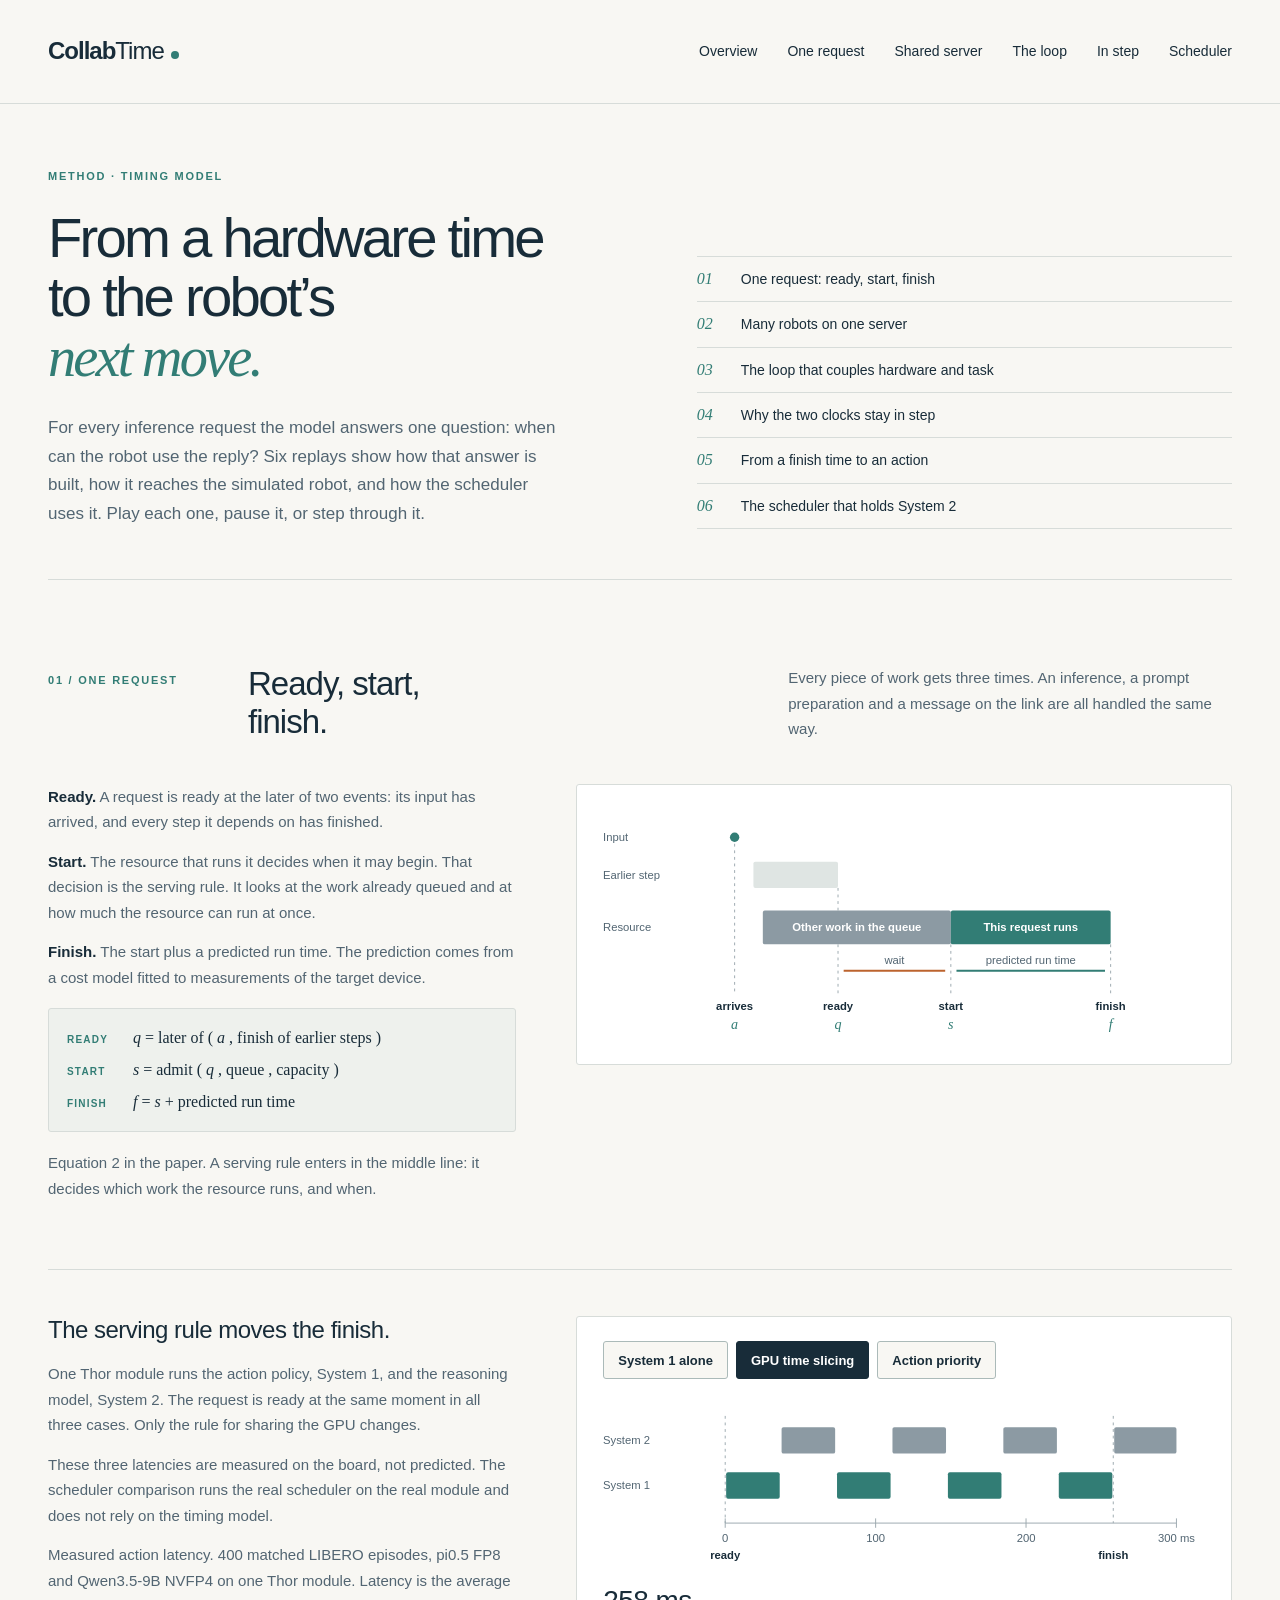
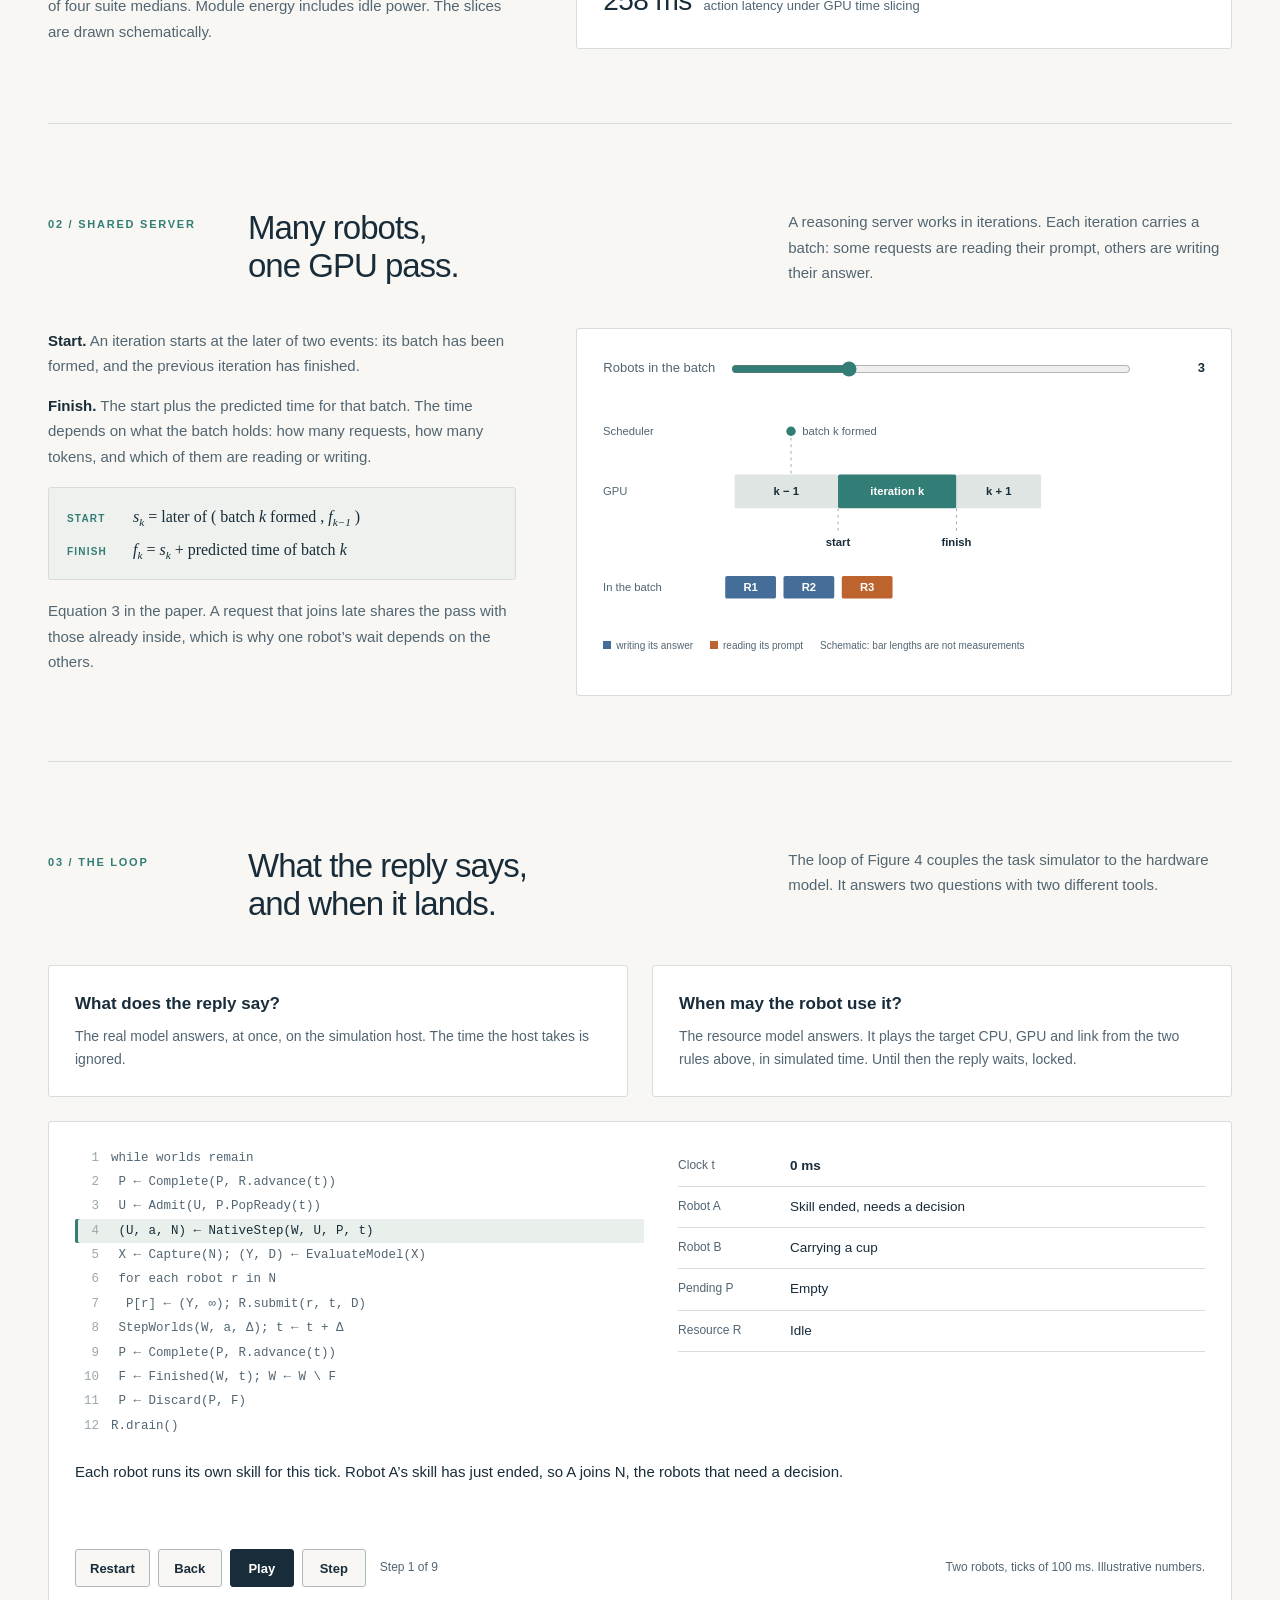
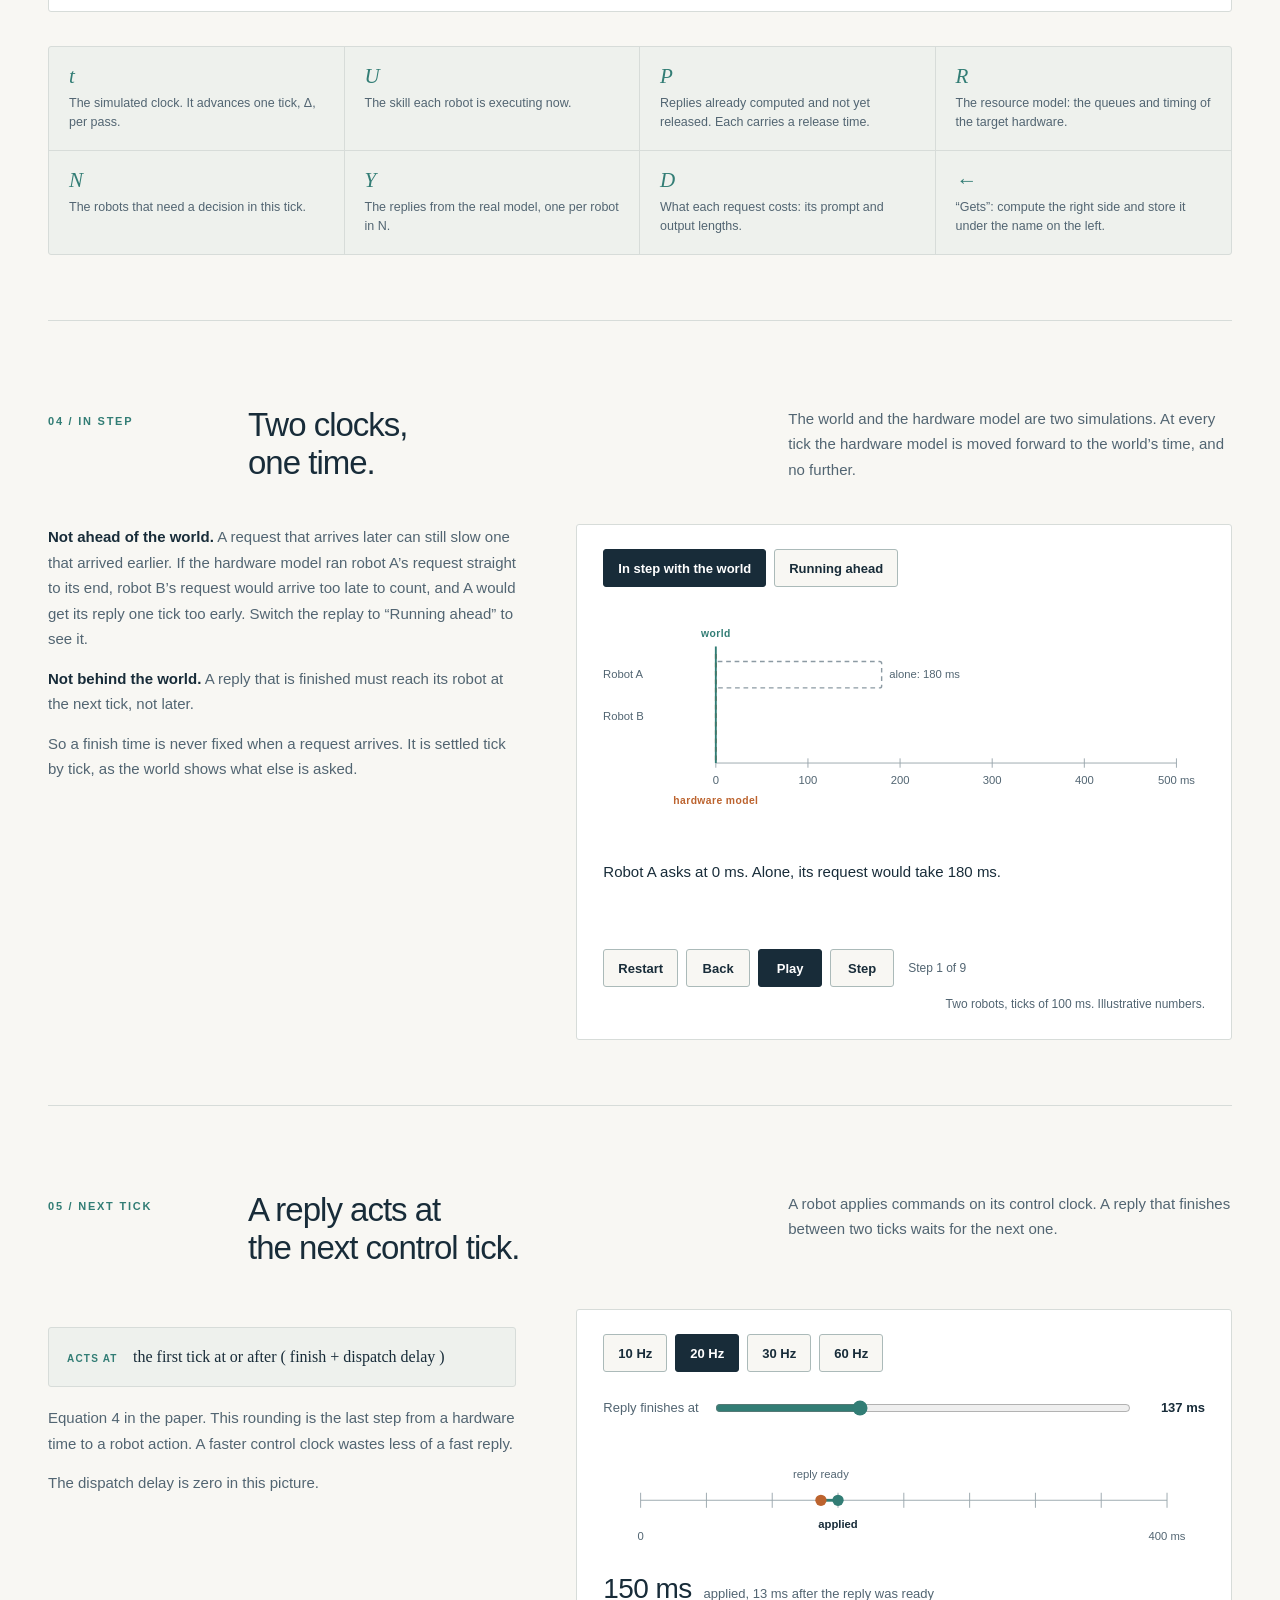
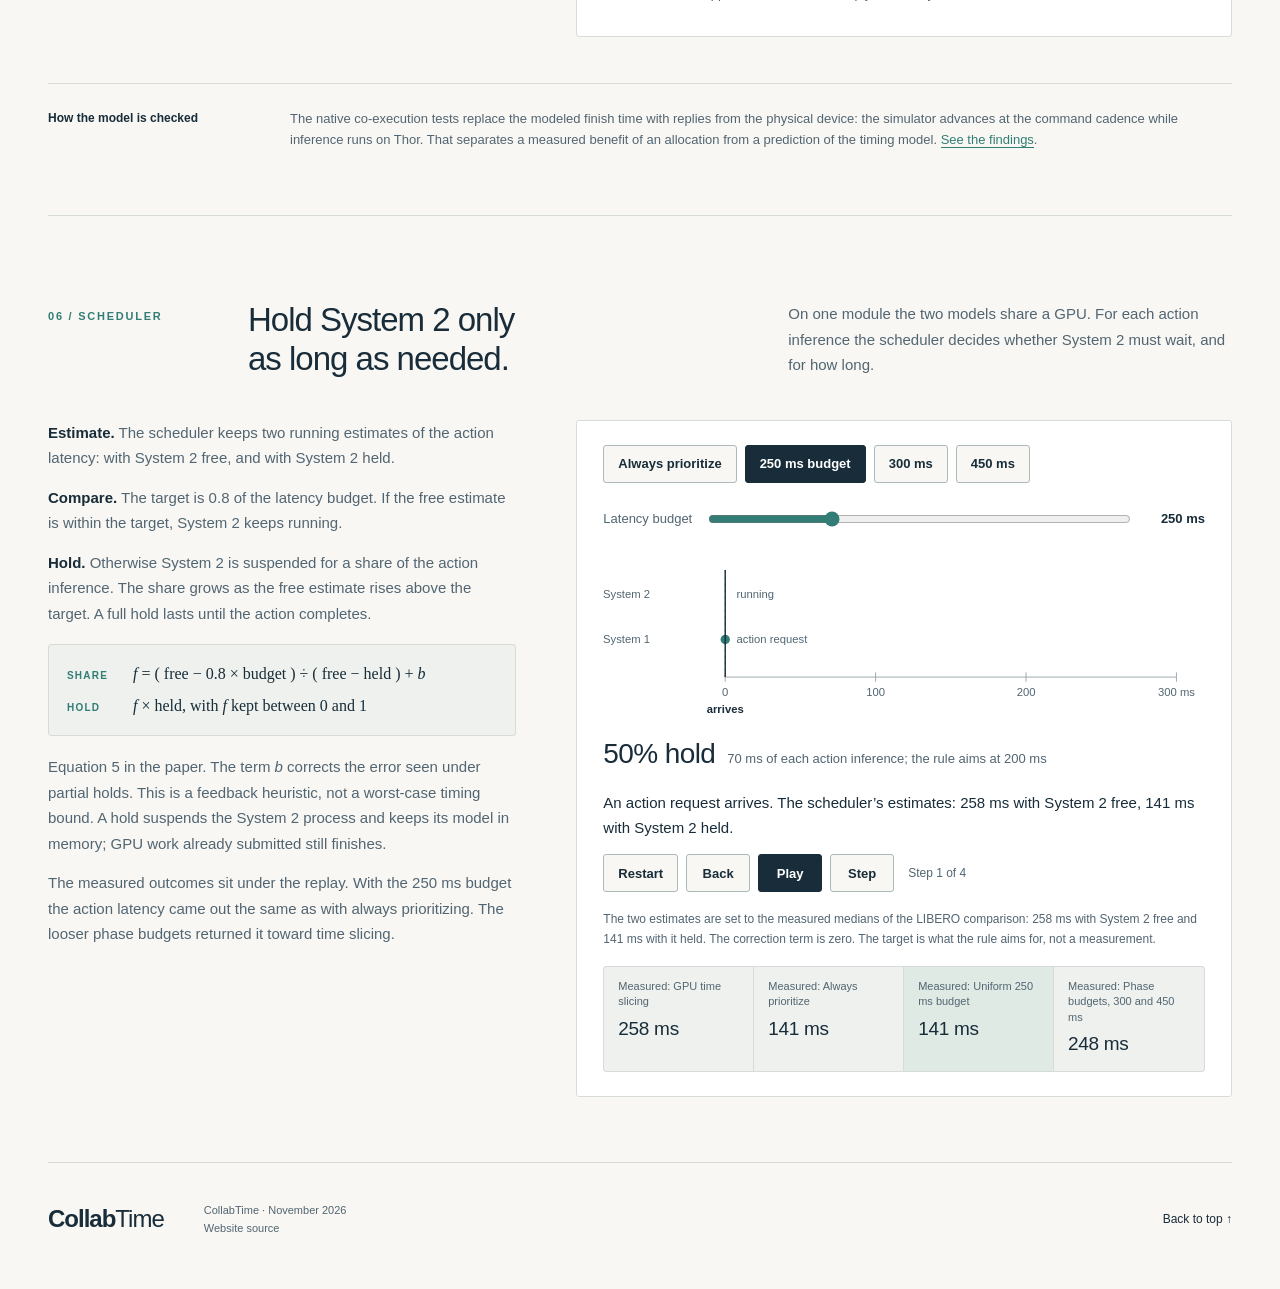
==== model.html @ 49582f73 "Publish action delay responsiveness and updated workload demonstrations" ====
<!doctype html>
<html lang="en">
<head>
  <meta charset="utf-8">
  <meta name="viewport" content="width=device-width,initial-scale=1">
  <meta name="description" content="How the CollabTime timing model turns a hardware time into the moment a robot can act.">
  <title>Timing model · CollabTime</title>
  <link rel="stylesheet" href="style.css">
  <link rel="stylesheet" href="model.css">
  <script src="model.js" defer></script>
</head>
<body>
<a class="skip" href="#main">Skip to content</a>
<header class="masthead"><a class="wordmark" href="index.html">Collab<span>Time</span><i aria-hidden="true"></i></a><nav aria-label="Main navigation"><a href="index.html">Overview</a><a href="#request">One request</a><a href="#shared">Shared server</a><a href="#loop">The loop</a><a href="#step">In step</a><a href="#scheduler">Scheduler</a></nav></header>
<main id="main">
<section class="page-hero">
  <div><p class="eyebrow">Method · Timing model</p><h1>From a hardware time<br>to the robot’s<br><em>next move.</em></h1><p class="lead">For every inference request the model answers one question: when can the robot use the reply? Six replays show how that answer is built, how it reaches the simulated robot, and how the scheduler uses it. Play each one, pause it, or step through it.</p></div>
  <ol class="toc" aria-label="On this page"><li><a href="#request"><span>01</span>One request: ready, start, finish</a></li><li><a href="#shared"><span>02</span>Many robots on one server</a></li><li><a href="#loop"><span>03</span>The loop that couples hardware and task</a></li><li><a href="#step"><span>04</span>Why the two clocks stay in step</a></li><li><a href="#tick"><span>05</span>From a finish time to an action</a></li><li><a href="#scheduler"><span>06</span>The scheduler that holds System 2</a></li></ol>
</section>

<section id="request" class="section">
  <div class="section-heading"><p class="eyebrow">01 / One request</p><h2>Ready, start,<br>finish.</h2><p>Every piece of work gets three times. An inference, a prompt preparation and a message on the link are all handled the same way.</p></div>
  <div class="explain">
    <div class="prose">
      <p><strong>Ready.</strong> A request is ready at the later of two events: its input has arrived, and every step it depends on has finished.</p>
      <p><strong>Start.</strong> The resource that runs it decides when it may begin. That decision is the serving rule. It looks at the work already queued and at how much the resource can run at once.</p>
      <p><strong>Finish.</strong> The start plus a predicted run time. The prediction comes from a cost model fitted to measurements of the target device.</p>
      <div class="eq" role="group" aria-label="Equation 2 in words">
        <div><span class="lab">ready</span> <var>q</var> = later of ( <var>a</var> , finish of earlier steps )</div>
        <div><span class="lab">start</span> <var>s</var> = admit ( <var>q</var> , queue , capacity )</div>
        <div><span class="lab">finish</span> <var>f</var> = <var>s</var> + predicted run time</div>
      </div>
      <p class="note">Equation 2 in the paper. A serving rule enters in the middle line: it decides which work the resource runs, and when.</p>
    </div>
    <figure class="panel">
      <svg viewBox="0 0 640 246" role="img"><title>One request on a timeline: its input arrives, an earlier step finishes and makes it ready, it waits while the resource does other work, then it starts, runs and finishes.</title>
        <text class="d-lab" x="0" y="34">Input</text><circle cx="140" cy="30" r="5" fill="var(--teal)"/>
        <text class="d-lab" x="0" y="74">Earlier step</text><rect class="f-old" x="160" y="56" width="90" height="28" rx="2"/>
        <text class="d-lab" x="0" y="130">Resource</text>
        <rect class="f-s2" x="170" y="108" width="200" height="36" rx="2"/><text class="d-in" x="270" y="130" text-anchor="middle">Other work in the queue</text>
        <rect class="f-s1" x="370" y="108" width="170" height="36" rx="2"/><text class="d-in" x="455" y="130" text-anchor="middle">This request runs</text>
        <line class="d-guide" x1="140" y1="37" x2="140" y2="196"/><line class="d-guide" x1="250" y1="84" x2="250" y2="108"/><line class="d-guide" x1="250" y1="144" x2="250" y2="196"/><line class="d-guide" x1="370" y1="144" x2="370" y2="196"/><line class="d-guide" x1="540" y1="144" x2="540" y2="196"/>
        <line x1="256" y1="172" x2="364" y2="172" stroke="var(--orange)" stroke-width="2"/><text class="d-lab" x="310" y="165" text-anchor="middle">wait</text>
        <line x1="376" y1="172" x2="534" y2="172" stroke="var(--teal)" stroke-width="2"/><text class="d-lab" x="455" y="165" text-anchor="middle">predicted run time</text>
        <text class="d-strong" x="140" y="214" text-anchor="middle">arrives</text><text class="d-sym" x="140" y="234" text-anchor="middle">a</text>
        <text class="d-strong" x="250" y="214" text-anchor="middle">ready</text><text class="d-sym" x="250" y="234" text-anchor="middle">q</text>
        <text class="d-strong" x="370" y="214" text-anchor="middle">start</text><text class="d-sym" x="370" y="234" text-anchor="middle">s</text>
        <text class="d-strong" x="540" y="214" text-anchor="middle">finish</text><text class="d-sym" x="540" y="234" text-anchor="middle">f</text>
      </svg>
    </figure>
  </div>
  <div class="explain second">
    <div class="prose">
      <h3>The serving rule moves the finish.</h3>
      <p>One Thor module runs the action policy, System 1, and the reasoning model, System 2. The request is ready at the same moment in all three cases. Only the rule for sharing the GPU changes.</p>
      <p>These three latencies are measured on the board, not predicted. The scheduler comparison runs the real scheduler on the real module and does not rely on the timing model.</p>
      <p class="note" id="rule-scope">Measured action latency in the LIBERO comparison on one Thor module. The slices are drawn schematically.</p>
    </div>
    <div class="panel">
      <div class="seg" role="group" aria-label="Serving rule">
        <button type="button" data-rule="solo" aria-pressed="false">System 1 alone</button>
        <button type="button" data-rule="timeslicing" aria-pressed="true">GPU time slicing</button>
        <button type="button" data-rule="priority" aria-pressed="false">Action priority</button>
      </div>
      <svg id="rule-svg" viewBox="0 0 640 176" role="img" aria-labelledby="rule-title"><title id="rule-title">Timeline of one action request under the selected serving rule.</title>
        <text class="d-lab" x="0" y="48">System 2</text><text class="d-lab" x="0" y="96">System 1</text>
        <g id="rule-marks"></g>
        <line class="d-axis" x1="130" y1="132" x2="610" y2="132"/>
        <g id="rule-axis"></g>
      </svg>
      <p class="readout" aria-live="polite"><strong id="rule-ms">258 ms</strong><span id="rule-text">action latency under GPU time slicing</span></p>
    </div>
  </div>
</section>

<section id="shared" class="section">
  <div class="section-heading"><p class="eyebrow">02 / Shared server</p><h2>Many robots,<br>one GPU pass.</h2><p>A reasoning server works in iterations. Each iteration carries a batch: some requests are reading their prompt, others are writing their answer.</p></div>
  <div class="explain">
    <div class="prose">
      <p><strong>Start.</strong> An iteration starts at the later of two events: its batch has been formed, and the previous iteration has finished.</p>
      <p><strong>Finish.</strong> The start plus the predicted time for that batch. The time depends on what the batch holds: how many requests, how many tokens, and which of them are reading or writing.</p>
      <div class="eq" role="group" aria-label="Equation 3 in words">
        <div><span class="lab">start</span> <var>s<sub>k</sub></var> = later of ( batch <var>k</var> formed , <var>f<sub>k−1</sub></var> )</div>
        <div><span class="lab">finish</span> <var>f<sub>k</sub></var> = <var>s<sub>k</sub></var> + predicted time of batch <var>k</var></div>
      </div>
      <p class="note">Equation 3 in the paper. A request that joins late shares the pass with those already inside, which is why one robot’s wait depends on the others.</p>
    </div>
    <div class="panel">
      <label class="slider" for="robots"><span>Robots in the batch</span><input id="robots" type="range" min="1" max="8" step="1" value="3"><output id="robots-out" for="robots">3</output></label>
      <svg id="batch-svg" viewBox="0 0 640 232" role="img" aria-labelledby="batch-title"><title id="batch-title">Three GPU iterations in a row. The middle one grows with the number of robots in its batch.</title>
        <text class="d-lab" x="0" y="34">Scheduler</text><circle cx="200" cy="30" r="5" fill="var(--teal)"/><text class="d-lab" x="212" y="34">batch k formed</text>
        <text class="d-lab" x="0" y="98">GPU</text>
        <rect class="f-old" x="140" y="76" width="110" height="36" rx="2"/><text class="d-strong" x="195" y="98" text-anchor="middle">k − 1</text>
        <rect id="it-k" class="f-s1" x="250" y="76" width="126" height="36" rx="2"/><text id="it-k-t" class="d-in" x="313" y="98" text-anchor="middle">iteration k</text>
        <rect id="it-n" class="f-old" x="376" y="76" width="90" height="36" rx="2"/><text id="it-n-t" class="d-strong" x="421" y="98" text-anchor="middle">k + 1</text>
        <line class="d-guide" x1="200" y1="37" x2="200" y2="76"/><line class="d-guide" x1="250" y1="112" x2="250" y2="136"/><line id="it-end" class="d-guide" x1="376" y1="112" x2="376" y2="136"/>
        <text class="d-strong" x="250" y="152" text-anchor="middle">start</text><text id="it-end-t" class="d-strong" x="376" y="152" text-anchor="middle">finish</text>
        <text class="d-lab" x="0" y="200">In the batch</text><g id="chips"></g>
      </svg>
      <p class="chart-key"><span><i class="base-dot" style="background:var(--blue)"></i>writing its answer</span><span><i class="base-dot" style="background:var(--orange)"></i>reading its prompt</span><span>Schematic: bar lengths are not measurements</span></p>
    </div>
  </div>
</section>

<section id="loop" class="section">
  <div class="section-heading"><p class="eyebrow">03 / The loop</p><h2>What the reply says,<br>and when it lands.</h2><p>The loop of Figure 4 couples the task simulator to the hardware model. It answers two questions with two different tools.</p></div>
  <div class="two">
    <div class="panel"><h3>What does the reply say?</h3><p>The real model answers, at once, on the simulation host. The time the host takes is ignored.</p></div>
    <div class="panel"><h3>When may the robot use it?</h3><p>The resource model answers. It plays the target CPU, GPU and link from the two rules above, in simulated time. Until then the reply waits, locked.</p></div>
  </div>
  <div class="panel">
    <div class="stepper">
      <ol class="code" id="code" aria-label="Pseudocode of the loop">
        <li>while worlds remain</li>
        <li> P ← Complete(P, R.advance(t))</li>
        <li> U ← Admit(U, P.PopReady(t))</li>
        <li class="on"> (U, a, N) ← NativeStep(W, U, P, t)</li>
        <li> X ← Capture(N); (Y, D) ← EvaluateModel(X)</li>
        <li> for each robot r in N</li>
        <li>  P[r] ← (Y, ∞); R.submit(r, t, D)</li>
        <li> StepWorlds(W, a, Δ); t ← t + Δ</li>
        <li> P ← Complete(P, R.advance(t))</li>
        <li> F ← Finished(W, t); W ← W \ F</li>
        <li> P ← Discard(P, F)</li>
        <li>R.drain()</li>
      </ol>
      <dl class="state">
        <div><dt>Clock t</dt><dd id="s-t"><strong>0 ms</strong></dd></div>
        <div><dt>Robot A</dt><dd id="s-a">Skill ended, needs a decision</dd></div>
        <div><dt>Robot B</dt><dd id="s-b">Carrying a cup</dd></div>
        <div><dt>Pending P</dt><dd id="s-p">Empty</dd></div>
        <div><dt>Resource R</dt><dd id="s-r">Idle</dd></div>
      </dl>
    </div>
    <p class="step-note" id="step-note" aria-live="polite">Each robot runs its own skill for this tick. Robot A’s skill has just ended, so A joins N, the robots that need a decision.</p>
    <div class="replay" id="loop-replay"><button type="button" data-act="restart">Restart</button><button type="button" data-act="back">Back</button><button type="button" data-act="play" class="primary">Play</button><button type="button" data-act="next">Step</button><span class="replay-pos">Step 1 of 9</span><span class="illus">Two robots, ticks of 100 ms. Illustrative numbers.</span></div>
  </div>
  <dl class="glossary">
    <div><dt>t</dt><dd>The simulated clock. It advances one tick, Δ, per pass.</dd></div>
    <div><dt>U</dt><dd>The skill each robot is executing now.</dd></div>
    <div><dt>P</dt><dd>Replies already computed and not yet released. Each carries a release time.</dd></div>
    <div><dt>R</dt><dd>The resource model: the queues and timing of the target hardware.</dd></div>
    <div><dt>N</dt><dd>The robots that need a decision in this tick.</dd></div>
    <div><dt>Y</dt><dd>The replies from the real model, one per robot in N.</dd></div>
    <div><dt>D</dt><dd>What each request costs: its prompt and output lengths.</dd></div>
    <div><dt>←</dt><dd>“Gets”: compute the right side and store it under the name on the left.</dd></div>
  </dl>
</section>

<section id="step" class="section">
  <div class="section-heading"><p class="eyebrow">04 / In step</p><h2>Two clocks,<br>one time.</h2><p>The world and the hardware model are two simulations. At every tick the hardware model is moved forward to the world’s time, and no further.</p></div>
  <div class="explain">
    <div class="prose">
      <p><strong>Not ahead of the world.</strong> A request that arrives later can still slow one that arrived earlier. If the hardware model ran robot A’s request straight to its end, robot B’s request would arrive too late to count, and A would get its reply one tick too early. Switch the replay to “Running ahead” to see it.</p>
      <p><strong>Not behind the world.</strong> A reply that is finished must reach its robot at the next tick, not later.</p>
      <p>So a finish time is never fixed when a request arrives. It is settled tick by tick, as the world shows what else is asked.</p>
    </div>
    <div class="panel">
      <div class="seg" role="group" aria-label="How the hardware model is driven">
        <button type="button" data-mode="step" aria-pressed="true">In step with the world</button>
        <button type="button" data-mode="ahead" aria-pressed="false">Running ahead</button>
      </div>
      <svg id="sync-svg" viewBox="0 0 640 246" role="img" aria-labelledby="sync-title"><title id="sync-title">Replay of two requests on a shared GPU, with the world clock and the hardware model clock.</title>
        <text class="d-lab" x="0" y="76">Robot A</text><text class="d-lab" x="0" y="120">Robot B</text>
        <rect id="a-proj" class="f-proj" x="120" y="58" width="176" height="28" rx="2"/>
        <rect id="a-done" class="f-s1 grow" x="120" y="58" width="490" height="28"/>
        <text id="a-end" class="d-lab halo" x="304" y="76">alone: 180 ms</text>
        <rect id="b-proj" class="f-proj" x="218" y="102" width="245" height="28" rx="2"/>
        <rect id="b-done" class="f-s1 grow" x="218" y="102" width="392" height="28"/>
        <text id="b-end" class="d-lab halo" x="471" y="120">350 ms</text>
        <line class="d-axis" x1="120" y1="166" x2="610" y2="166"/><g id="sync-axis"></g>
        <g id="clock-model" class="slide"><line x1="0" y1="50" x2="0" y2="166" stroke="var(--orange)" stroke-width="2" stroke-dasharray="5 4"/><text x="0" y="210" text-anchor="middle" class="d-clock" fill="var(--orange)">hardware model</text></g>
        <g id="clock-world" class="slide"><line x1="0" y1="42" x2="0" y2="166" stroke="var(--teal)" stroke-width="2"/><text x="0" y="32" text-anchor="middle" class="d-clock" fill="var(--teal)">world</text></g>
        <g id="sync-released"></g>
      </svg>
      <p class="step-note" id="sync-note" aria-live="polite">Robot A asks at 0 ms. Alone, its request would take 180 ms.</p>
      <div class="replay" id="sync-replay"><button type="button" data-act="restart">Restart</button><button type="button" data-act="back">Back</button><button type="button" data-act="play" class="primary">Play</button><button type="button" data-act="next">Step</button><span class="replay-pos">Step 1 of 9</span><span class="illus">Two robots, ticks of 100 ms. Illustrative numbers.</span></div>
    </div>
  </div>
</section>

<section id="tick" class="section">
  <div class="section-heading"><p class="eyebrow">05 / Next tick</p><h2>A reply acts at<br>the next control tick.</h2><p>A robot applies commands on its control clock. A reply that finishes between two ticks waits for the next one.</p></div>
  <div class="explain">
    <div class="prose">
      <div class="eq" role="group" aria-label="Equation 4 in words">
        <div><span class="lab">acts at</span> the first tick at or after ( finish + dispatch delay )</div>
      </div>
      <p>Equation 4 in the paper. This rounding is the last step from a hardware time to a robot action. A faster control clock wastes less of a fast reply.</p>
      <p class="note">The dispatch delay is zero in this picture.</p>
    </div>
    <div class="panel">
      <div class="seg" role="group" aria-label="Control rate">
        <button type="button" data-hz="10" aria-pressed="false">10 Hz</button>
        <button type="button" data-hz="20" aria-pressed="true">20 Hz</button>
        <button type="button" data-hz="30" aria-pressed="false">30 Hz</button>
        <button type="button" data-hz="60" aria-pressed="false">60 Hz</button>
      </div>
      <label class="slider" for="finish"><span>Reply finishes at</span><input id="finish" type="range" min="0" max="400" step="1" value="137"><output id="finish-out" for="finish">137 ms</output></label>
      <svg id="tick-svg" viewBox="0 0 640 118" role="img" aria-labelledby="tick-title"><title id="tick-title">A time axis with control ticks. The reply finishes between two ticks and is applied at the next one.</title>
        <line class="d-axis" x1="40" y1="62" x2="600" y2="62"/><g id="tick-marks"></g>
        <text class="d-lab" x="40" y="104" text-anchor="middle">0</text><text class="d-lab" x="600" y="104" text-anchor="middle">400 ms</text>
      </svg>
      <p class="readout" aria-live="polite"><strong id="tick-ms">150 ms</strong><span id="tick-text">applied, 13 ms after the reply was ready</span></p>
    </div>
  </div>
  <aside class="interpretation"><strong>How the model is checked</strong><p>The native co-execution tests replace the modeled finish time with replies from the physical device: the simulator advances at the command cadence while inference runs on Thor. That separates a measured benefit of an allocation from a prediction of the timing model. <a class="inline" href="index.html#findings">See the findings</a>.</p></aside>
</section>
<section id="scheduler" class="section">
  <div class="section-heading"><p class="eyebrow">06 / Scheduler</p><h2>Hold System 2 only<br>as long as needed.</h2><p>On one module the two models share a GPU. For each action inference the scheduler decides whether System 2 must wait, and for how long.</p></div>
  <div class="explain">
    <div class="prose">
      <p><strong>Estimate.</strong> The scheduler keeps two running estimates of the action latency: with System 2 free, and with System 2 held.</p>
      <p><strong>Compare.</strong> The target is 0.8 of the latency budget. If the free estimate is within the target, System 2 keeps running.</p>
      <p><strong>Hold.</strong> Otherwise System 2 is suspended for a share of the action inference. The share grows as the free estimate rises above the target. A full hold lasts until the action completes.</p>
      <div class="eq" role="group" aria-label="Equation 5 in words">
        <div><span class="lab">share</span> <var>f</var> = ( free − 0.8 × budget ) ÷ ( free − held ) + <var>b</var></div>
        <div><span class="lab">hold</span> <var>f</var> × held, with <var>f</var> kept between 0 and 1</div>
      </div>
      <p class="note">Equation 5 in the paper. The term <var>b</var> corrects the error seen under partial holds. This is a feedback heuristic, not a worst-case timing bound. A hold suspends the System 2 process and keeps its model in memory; GPU work already submitted still finishes.</p>
      <p>The measured outcomes sit under the replay. With the 250 ms budget the action latency came out the same as with always prioritizing. The looser phase budgets returned it toward time slicing.</p>
    </div>
    <div class="panel">
      <div class="seg" role="group" aria-label="Budget">
        <button type="button" data-budget="always" aria-pressed="false">Always prioritize</button>
        <button type="button" data-budget="250" aria-pressed="true">250 ms budget</button>
        <button type="button" data-budget="300" aria-pressed="false">300 ms</button>
        <button type="button" data-budget="450" aria-pressed="false">450 ms</button>
      </div>
      <label class="slider" for="budget"><span>Latency budget</span><input id="budget" type="range" min="150" max="500" step="5" value="250"><output id="budget-out" for="budget">250 ms</output></label>
      <svg id="sched-svg" viewBox="0 0 640 176" role="img" aria-labelledby="sched-title"><title id="sched-title">Replay of one action inference under the scheduler.</title>
        <text class="d-lab" x="0" y="48">System 2</text><text class="d-lab" x="0" y="96">System 1</text>
        <g id="sched-marks"></g>
        <line class="d-axis" x1="130" y1="132" x2="610" y2="132"/><g id="sched-axis"></g>
        <g id="sched-head" class="slide"><line x1="0" y1="18" x2="0" y2="132" stroke="var(--ink)" stroke-width="1.5"/></g>
      </svg>
      <p class="readout" aria-live="polite"><strong id="sched-f">50% hold</strong><span id="sched-text">70 ms of each action inference; the rule aims at 200 ms</span></p>
      <p class="step-note short" id="sched-note" aria-live="polite">An action request arrives.</p>
      <div class="replay" id="sched-replay"><button type="button" data-act="restart">Restart</button><button type="button" data-act="back">Back</button><button type="button" data-act="play" class="primary">Play</button><button type="button" data-act="next">Step</button><span class="replay-pos">Step 1 of 4</span></div>
      <p class="note" id="sched-scope">The two estimates are set to the measured medians of the LIBERO comparison, and the correction term is zero. The target is what the rule aims for, not a measurement.</p>
      <dl class="measured" id="sched-measured" aria-label="Measured action latency in the LIBERO comparison"></dl>
    </div>
  </div>
</section>
<footer><a class="wordmark" href="index.html">Collab<span>Time</span></a><p>CollabTime · November 2026<br><a href="https://github.com/edge-inference/collabtime">Website source</a></p><a href="#main">Back to top ↑</a></footer>
</main>
</body></html>
---- style.css ----
:root{--ink:#182c39;--muted:#526572;--blue:#446e97;--teal:#327d75;--orange:#bc632e;--paper:#f8f7f3;--line:#d7dcd9}*{box-sizing:border-box}html{scroll-behavior:smooth;scroll-padding-top:35px}body{margin:0;background:var(--paper);color:var(--ink);font-family:Arial,Helvetica,sans-serif;font-size:16px;line-height:1.6}a{color:inherit;text-decoration:none}a:focus-visible,select:focus-visible,summary:focus-visible{outline:3px solid var(--orange);outline-offset:5px}.skip{position:absolute;left:12px;top:-80px;background:white;padding:8px;z-index:10}.skip:focus{top:12px}.masthead,main{max-width:1280px;margin:auto;padding:0 48px}.masthead{height:104px;display:flex;align-items:center;gap:30px;border-bottom:1px solid var(--line)}.wordmark{font-size:24px;letter-spacing:-1px;font-weight:700;white-space:nowrap}.wordmark span{font-weight:400}.wordmark i{display:inline-block;background:var(--teal);width:8px;height:8px;border-radius:50%;margin-left:7px}nav{display:flex;gap:30px;margin-left:auto;font-size:14px}nav a:hover,footer a:hover{color:var(--teal)}.private{font-size:11px;letter-spacing:.08em;text-transform:uppercase;border:1px solid #b9c9c0;padding:5px 10px;color:#3c6654;border-radius:3px}.hero{display:grid;grid-template-columns:1fr 1.12fr;gap:55px;padding:72px 0 54px;align-items:center}.eyebrow{font-size:11px;text-transform:uppercase;letter-spacing:.16em;font-weight:700;color:var(--teal);margin:0 0 22px}h1,h2,h3,p,figure{margin:0}h1{font-size:clamp(44px,4.4vw,65px);font-weight:500;letter-spacing:-2.8px;line-height:1.06}h1 em{font-family:Georgia,serif;font-weight:400;color:var(--teal)}.lead{color:var(--muted);font-size:17px;max-width:430px;line-height:1.7;margin:26px 0}.button{display:inline-flex;align-items:center;gap:42px;padding:12px 19px;background:var(--ink);color:white;font-size:13px;border-radius:2px}.button:hover{background:var(--teal)}.button span{font-size:21px}.hero-image{position:relative}.hero-image img{width:100%;height:430px;object-fit:cover;border-radius:2px;display:block}.hero-image figcaption{display:flex;justify-content:space-between;gap:15px;margin-top:13px;font-size:10px;letter-spacing:.02em;color:var(--muted)}.hero-image figcaption span:first-child{font-weight:700;color:var(--ink)}.intro-band{display:flex;align-items:center;border-top:1px solid var(--line);border-bottom:1px solid var(--line);padding:24px 0;gap:28px}.intro-band p{font-size:13px;color:var(--muted)}.intro-band strong{font-size:15px;color:var(--ink)}.join{color:var(--teal);font-size:25px}.band-rule{width:1px;align-self:stretch;background:var(--line);margin:0 24px}.band-question{font-family:Georgia,serif;font-size:20px!important;line-height:1.4}.section{padding:85px 0 65px;border-bottom:1px solid var(--line)}.section-heading{display:grid;grid-template-columns:170px 1.15fr 1fr;gap:30px;align-items:start;margin-bottom:42px}.section-heading .eyebrow{padding-top:7px}.section-heading h2{font-size:33px;line-height:1.16;letter-spacing:-1px;font-weight:500}.section-heading>p:last-child{color:var(--muted);font-size:15px;line-height:1.7}.flow{list-style:none;display:grid;grid-template-columns:repeat(4,1fr);gap:0;padding:0;margin:20px 0 0;background:#eef1ed;border:1px solid var(--line);border-radius:3px}.flow li{padding:25px 23px 26px;position:relative}.flow li+li{border-left:1px solid var(--line)}.step{font:italic 23px Georgia,serif;color:var(--teal);display:block;margin-bottom:17px}.flow h3{font-size:16px;font-weight:600;margin-bottom:9px}.flow p{font-size:13px;line-height:1.65;color:var(--muted)}.flow-foot{text-align:center;font-size:11px;letter-spacing:.03em;margin:16px;color:var(--muted)}.finding{display:grid;grid-template-columns:1fr 1.13fr;gap:85px;padding:35px 0 45px}.finding+.finding{border-top:1px solid var(--line);padding-top:45px}.number{font:italic 23px Georgia,serif;color:var(--teal);border-bottom:1px solid var(--teal);display:inline-block;margin-bottom:15px}.finding h3{font-size:29px;font-weight:500;line-height:1.2;letter-spacing:-.6px;margin-bottom:18px}.finding p{font-size:15px;color:var(--muted);line-height:1.7}.finding .note,.note{font-size:12px;color:var(--muted);line-height:1.65;margin-top:18px}.loss-chart{align-self:center;padding:28px;background:white;border:1px solid var(--line);border-radius:3px}.loss-chart figcaption{font-size:14px;font-weight:600;margin-bottom:28px}.loss-chart figcaption span{display:block;color:var(--muted);font-size:11px;font-weight:400}.loss-row{margin:19px 0}.loss-row>span{display:block;font-size:13px;margin-bottom:6px}.loss-track{height:38px;width:100%;border-bottom:1px solid var(--line)}.loss-track>div{height:100%;min-width:45px;color:white;text-align:right;padding:5px 9px;font-size:16px}.replay-bar{background:var(--blue)}.closed-bar{background:var(--orange)}.chart-foot{font-size:11px!important;margin-top:25px}.comparison{background:white;padding:25px 28px;border:1px solid var(--line);border-radius:3px}.comparison label{display:block;font-size:12px;margin-bottom:8px;color:var(--muted)}select{font:600 14px Arial,sans-serif;color:var(--ink);background:var(--paper);border:1px solid #abbab9;border-radius:3px;width:100%;padding:12px 10px}.chart-key{display:flex;gap:17px;font-size:10px;line-height:1.4;color:var(--muted);margin:18px 0}.chart-key i{display:inline-block;width:8px;height:8px;margin-right:5px}.base-dot{background:#a8b4bb}.selected-dot{background:var(--teal)}.metric{margin:16px 0 24px}.metric-label{font-size:12px;display:flex;justify-content:space-between;margin-bottom:7px}.metric-label strong{color:var(--teal);font-size:11px}.metric-bar{height:25px;display:flex;align-items:center;margin:4px 0;gap:9px}.metric-bar .bar{height:20px;min-width:3px;background:#a8b4bb;flex-shrink:0}.metric-bar.selected .bar{background:var(--teal)}.metric-bar .value{font-size:12px;white-space:nowrap;color:var(--ink)}.data-details{border-top:1px solid var(--line);border-bottom:1px solid var(--line);padding:16px 0}summary{cursor:pointer;font-size:14px;font-weight:600}.table-scroll{overflow-x:auto}table{border-collapse:collapse;width:100%;margin:16px 0;font-size:12px;text-align:right}caption{text-align:left;font-size:11px;color:var(--muted);padding:10px 0}td,th{padding:11px;border-bottom:1px solid var(--line)}th:first-child,td:first-child{text-align:left}th{font-weight:600}tr.highlight{background:#e9f0eb}.interpretation{display:grid;grid-template-columns:210px 1fr;gap:32px;padding:25px 0 0;font-size:13px}.interpretation p{color:var(--muted)}.interpretation strong{font-size:12px}.workload-grid{display:grid;grid-template-columns:repeat(3,1fr);gap:24px}.workload-grid img{display:block;width:100%;aspect-ratio:1.6;object-fit:cover;border-radius:2px}.workload-grid figcaption{padding-top:14px}.workload-grid h3{font-size:17px;font-weight:600}.workload-grid p{font-size:12px;color:var(--muted)}.workload-note{max-width:760px;font-size:12px;color:var(--muted);margin:28px 0 0}footer{display:flex;align-items:center;gap:40px;padding:37px 0 50px}footer p{font-size:11px;color:var(--muted)}footer>a:last-child{font-size:12px;margin-left:auto}@media(min-width:1500px){.hero{gap:75px}}@media(max-width:900px){.masthead,main{padding-left:25px;padding-right:25px}.hero{gap:25px;grid-template-columns:1fr 1fr}.hero-image img{height:365px}h1{font-size:47px}.section-heading{grid-template-columns:125px 1fr}.section-heading>p:last-child{grid-column:2}.finding{gap:35px}.flow{grid-template-columns:repeat(2,1fr)}.flow li:nth-child(3){border-left:0;border-top:1px solid var(--line)}.flow li:nth-child(4){border-top:1px solid var(--line)}.hero-image figcaption{display:block}}@media(max-width:600px){.masthead{height:78px;gap:12px}.wordmark{font-size:22px}nav{display:none}.private{margin-left:auto;font-size:10px}.hero{grid-template-columns:1fr;padding:40px 0 30px;gap:30px}h1{font-size:52px;letter-spacing:-2px}.lead{font-size:16px}.hero-image img{height:310px}.hero-image figcaption{display:flex}.intro-band{flex-wrap:wrap;gap:20px;padding:22px 0}.band-rule{display:none}.band-question{flex-basis:100%;padding-top:7px;font-size:19px!important}.section{padding:48px 0 40px}.section-heading{display:block;margin-bottom:25px}.section-heading .eyebrow{margin-bottom:14px}.section-heading h2{font-size:30px;margin-bottom:20px}.flow li{padding:20px 17px}.flow h3{font-size:15px}.flow-foot{line-height:1.6}.finding{grid-template-columns:1fr;gap:26px;padding-top:15px}.finding h3{font-size:27px}.comparison,.loss-chart{padding:22px}.interpretation{grid-template-columns:1fr;gap:10px}.workload-grid{grid-template-columns:1fr;gap:30px}.workload-grid img{aspect-ratio:1.65}.workload-note{margin-top:20px}footer{flex-wrap:wrap;gap:20px}footer p{flex-basis:100%;order:2}footer>a:last-child{margin-left:auto}}@media(prefers-reduced-motion:reduce){html{scroll-behavior:auto}}

.paper-header{text-align:center;padding:65px 0 55px;border-bottom:1px solid var(--line)}.review-status{display:inline-block;border:1px solid #b9c9c0;border-radius:30px;padding:5px 15px;font-size:11px;letter-spacing:.12em;text-transform:uppercase;color:var(--teal)}.project-name{font-size:clamp(50px,7vw,90px);font-weight:700;letter-spacing:-4px;line-height:1.2;margin:22px 0;color:var(--teal)}.paper-header h1{font-size:clamp(26px,3vw,40px);letter-spacing:-1px;line-height:1.2;max-width:1000px;margin:auto;font-weight:600}.authors{list-style:none;padding:0;display:flex;justify-content:center;flex-wrap:wrap;gap:14px 30px;margin:28px 0 12px;font-size:18px;font-weight:600}sup{font-size:.65em;margin-left:3px;color:var(--muted)}.affiliations{display:flex;justify-content:center;flex-wrap:wrap;gap:8px 25px;color:var(--muted);font-size:14px}.paper-links{display:flex;flex-wrap:wrap;justify-content:center;gap:12px;margin-top:25px}.secondary{background:transparent;color:var(--ink);border:1px solid var(--line)}.secondary:hover{color:white}.hero-copy h2{font-size:clamp(38px,4.1vw,58px);font-weight:500;letter-spacing:-2px;line-height:1.08}.hero-copy h2 em{font-family:Georgia,serif;font-weight:400;color:var(--teal)}.video-grid{display:grid;grid-template-columns:1fr 1fr;gap:28px}.featured-video{grid-column:1/-1}.video-card{min-width:0;background:white;border:1px solid var(--line);border-radius:3px;overflow:hidden}.video-card video{display:block;width:100%;aspect-ratio:16/9;background:#14212b;object-fit:contain}.featured-video video{max-height:520px}.video-card figcaption{padding:20px 24px}.video-card h3{font-size:18px;margin-bottom:8px}.video-card p,.video-card a{font-size:13px;color:var(--muted);line-height:1.6}.video-card a{display:inline-block;margin-top:10px;text-decoration:none}video:focus-visible{outline:3px solid var(--orange);outline-offset:-3px}@media(max-width:650px){.paper-header{padding:35px 0}.project-name{letter-spacing:-2px}.authors{font-size:16px;gap:10px 20px}.affiliations{font-size:13px}.video-grid{grid-template-columns:1fr}.featured-video{grid-column:auto}.hero-copy h2{font-size:42px}.video-card figcaption{padding:18px}}
.more{color:var(--teal);border-bottom:1px solid currentColor;font-size:13px;letter-spacing:0}

.paper-header .review-status{margin-bottom:26px}





/* Resource links use official brand assets and accessible text labels. */
.button{gap:10px}.brand-icon,.link-icon{width:20px;height:20px;flex-shrink:0;vertical-align:middle}.link-icon{fill:none;stroke:currentColor;stroke-width:1.8;stroke-linecap:round;stroke-linejoin:round}.video-card a .brand-icon{margin-right:7px}

.video-card:not(.featured-video) video{width:100%;height:auto;aspect-ratio:16/9;max-height:none}.playback-control{display:flex;align-items:center;flex-wrap:wrap;gap:10px;margin-top:15px;font-size:14px}.playback-control select{font:inherit;padding:7px 10px;border:1px solid var(--line);border-radius:3px;background:white;color:var(--ink)}

/* Compact humanoid: visor, tapered torso and articulated limbs. */
.wordmark .humanoid-icon{display:inline-block;width:29px;height:36px;margin-left:10px;vertical-align:-8px;fill:none;stroke:none}
.humanoid-icon .robot-shell{fill:var(--teal)}
.humanoid-icon .robot-visor{fill:var(--ink)}
.humanoid-icon .robot-chest{stroke:var(--paper);stroke-width:1.5;stroke-linecap:round}
.humanoid-icon .robot-limb{stroke:var(--teal);stroke-width:4;stroke-linecap:round;stroke-linejoin:round}
.humanoid-icon .robot-joint{fill:var(--ink)}
.humanoid-icon .robot-neck{stroke:var(--ink);stroke-width:2;stroke-linecap:round}

/* The manuscript figure keeps its original axes and values at a readable size. */
.tolerance-finding{border-top:1px solid var(--line);border-bottom:1px solid var(--line);padding:45px 0;margin-bottom:10px;scroll-margin-top:30px}
.tolerance-heading{display:grid;grid-template-columns:1fr 1.13fr;gap:85px;align-items:center;margin-bottom:28px}
.tolerance-heading h3{font-size:29px;font-weight:500;line-height:1.2;letter-spacing:-.6px}
.tolerance-heading p{font-size:15px;line-height:1.7;color:var(--muted)}
.tolerance-chart{background:#fff;border:1px solid var(--line);border-radius:3px;padding:24px 20px 18px}
.tolerance-scroll{overflow-x:auto}.tolerance-scroll a{display:block;min-width:880px}.tolerance-scroll img{display:block;width:100%;height:auto}
.tolerance-scroll:focus-visible{outline:3px solid var(--orange);outline-offset:3px}
.tolerance-chart figcaption{margin:18px 4px 0;font-size:12px;line-height:1.7;color:var(--muted)}
.tolerance-chart figcaption strong{color:var(--ink)}.tolerance-chart figcaption a{color:var(--teal);white-space:nowrap;margin-left:6px}
.tolerance-details{padding-top:16px;font-size:12px;color:var(--muted)}.tolerance-details summary{font-size:12px;color:var(--ink)}.tolerance-details p{margin-top:10px;max-width:950px;line-height:1.7}
@media(max-width:900px){.tolerance-heading{gap:35px}.tolerance-chart{padding:20px 12px}}
@media(max-width:600px){.tolerance-heading{grid-template-columns:1fr;gap:18px}.tolerance-finding{padding:30px 0}.tolerance-chart figcaption{margin-top:14px}}

.figure-scroll-hint{display:none}@media(max-width:900px){.figure-scroll-hint{display:block;font-size:12px;color:var(--muted);margin:0 4px 14px}}
---- model.css ----
/* Timing-model page. Loaded after style.css and uses its colour variables. */
.page-hero{display:grid;grid-template-columns:1.1fr 1fr;gap:60px;align-items:end;padding:64px 0 50px;border-bottom:1px solid var(--line)}
.page-hero .lead{max-width:520px;margin-bottom:0}
.toc{list-style:none;margin:0;padding:0;border-top:1px solid var(--line)}
.toc li{border-bottom:1px solid var(--line)}
.toc a{display:flex;gap:18px;align-items:baseline;padding:11px 0;font-size:14px}
.toc a:hover{color:var(--teal)}
.toc span{font:italic 16px Georgia,serif;color:var(--teal);min-width:26px}

.explain{display:grid;grid-template-columns:1fr 1.4fr;gap:60px;align-items:start}
.explain.second{margin-top:54px;padding-top:46px;border-top:1px solid var(--line)}
.prose p{font-size:15px;color:var(--muted);line-height:1.7;margin-bottom:14px}
.prose p strong{color:var(--ink)}
.prose h3{font-size:24px;font-weight:500;letter-spacing:-.5px;line-height:1.2;margin-bottom:16px}
.prose .note{margin-top:0}

.panel{background:white;border:1px solid var(--line);border-radius:3px;padding:24px 26px}
.panel svg{display:block;width:100%;height:auto;overflow:visible}
figure.panel figcaption{margin-top:12px}

.eq{font-family:Georgia,serif;font-size:16px;line-height:2;margin:18px 0;padding:13px 18px;background:#eef1ed;border:1px solid var(--line);border-radius:3px;color:var(--ink)}
.eq .lab{font:700 10px Arial,Helvetica,sans-serif;color:var(--teal);letter-spacing:.12em;text-transform:uppercase;display:inline-block;min-width:62px}
.eq var{font-style:italic}
.eq sub{font-size:.7em}

.seg{display:flex;flex-wrap:wrap;gap:8px;margin-bottom:20px}
.seg button,.step-controls button{font:600 13px Arial,Helvetica,sans-serif;color:var(--ink);background:var(--paper);border:1px solid #abbab9;border-radius:3px;padding:9px 14px;min-block-size:38px;cursor:pointer}
.seg button:hover,.step-controls button:hover{border-color:var(--teal);color:var(--teal)}
.seg button[aria-pressed="true"]{background:var(--ink);border-color:var(--ink);color:white}
button:focus-visible,input:focus-visible{outline:3px solid var(--orange);outline-offset:3px}

.slider{display:flex;align-items:center;gap:14px;margin:0 0 18px;font-size:13px;color:var(--muted)}
.slider input{flex:1;min-block-size:28px;accent-color:var(--teal)}
.slider output{font-weight:700;color:var(--ink);min-width:58px;text-align:right}

.readout{display:flex;align-items:baseline;gap:12px;margin-top:14px;font-size:13px;color:var(--muted)}
.readout strong{font-size:28px;font-weight:500;letter-spacing:-.6px;color:var(--ink);white-space:nowrap}

.d-lab{font:12px Arial,Helvetica,sans-serif;fill:var(--muted)}
.d-strong{font:700 12px Arial,Helvetica,sans-serif;fill:var(--ink)}
.d-in{font:700 12px Arial,Helvetica,sans-serif;fill:white}
.d-sym{font:italic 15px Georgia,serif;fill:var(--teal)}
.d-axis{stroke:#9aa7ad;stroke-width:1}
.d-guide{stroke:#9aa7ad;stroke-width:1;stroke-dasharray:3 4}
.f-s1{fill:var(--teal)}
.f-s2{fill:#8c9aa3}
.f-old{fill:#dfe5e3}
.f-held{fill:none;stroke:#8c9aa3;stroke-width:1.5;stroke-dasharray:5 4}

.two{display:grid;grid-template-columns:1fr 1fr;gap:24px;margin-bottom:24px}
.two h3{font-size:17px;font-weight:600;margin-bottom:8px}
.two p{font-size:14px;color:var(--muted);line-height:1.65}

.stepper{display:grid;grid-template-columns:1.08fr 1fr;gap:34px;align-items:start}
.code{list-style:none;margin:0;padding:0;counter-reset:ln;font:12.5px/1.95 ui-monospace,SFMono-Regular,Menlo,Consolas,monospace;overflow-x:auto}
.code li{counter-increment:ln;white-space:pre;color:var(--muted);padding-right:10px;border-radius:2px}
.code li::before{content:counter(ln);display:inline-block;width:24px;margin-right:12px;text-align:right;color:#9aa7ad}
.code li.on{background:#e9f0eb;color:var(--ink);box-shadow:inset 3px 0 0 var(--teal)}
.state{margin:0}
.state div{display:grid;grid-template-columns:100px 1fr;gap:12px;padding:10px 0;border-bottom:1px solid var(--line);font-size:13.5px;line-height:1.5}
.state dt{font-size:12px;color:var(--muted)}
.state dd{margin:0}
.step-note{font-size:15px;line-height:1.65;min-height:5em;margin:22px 0 14px;max-width:820px}
.step-controls{display:flex;flex-wrap:wrap;align-items:center;gap:12px;font-size:12px;color:var(--muted)}
.step-controls .illus{margin-left:auto}

.glossary{display:grid;grid-template-columns:repeat(4,1fr);margin:34px 0 0;background:#eef1ed;border:1px solid var(--line);border-radius:3px}
.glossary div{padding:17px 20px;border-right:1px solid var(--line);border-bottom:1px solid var(--line)}
.glossary div:nth-child(4n){border-right:0}
.glossary div:nth-last-child(-n+4){border-bottom:0}
.glossary dt{font:italic 21px Georgia,serif;color:var(--teal)}
.glossary dd{margin:5px 0 0;font-size:12.5px;line-height:1.55;color:var(--muted)}

a.inline{color:var(--teal);border-bottom:1px solid currentColor}
#tick .interpretation{margin-top:46px;border-top:1px solid var(--line)}

@media(max-width:900px){
  .page-hero,.explain,.stepper{grid-template-columns:1fr;gap:28px}
  .glossary{grid-template-columns:repeat(2,1fr)}
  .glossary div:nth-child(4n){border-right:1px solid var(--line)}
  .glossary div:nth-child(2n){border-right:0}
  .glossary div:nth-last-child(-n+4){border-bottom:1px solid var(--line)}
  .glossary div:nth-last-child(-n+2){border-bottom:0}
}
@media(max-width:600px){
  .page-hero{padding:40px 0 34px}
  .two{grid-template-columns:1fr}
  .panel{padding:18px;overflow-x:auto}
  .panel svg{min-width:540px}
  .readout{flex-wrap:wrap;gap:4px 12px}
  .step-controls .illus{margin-left:0;flex-basis:100%}
}
@media(pointer:coarse){.seg button,.step-controls button{min-block-size:44px}}

/* Replays: play, pause and step. */
.replay{display:flex;flex-wrap:wrap;align-items:center;gap:8px;font-size:12px;color:var(--muted)}
.replay button{font:600 13px Arial,Helvetica,sans-serif;color:var(--ink);background:var(--paper);border:1px solid #abbab9;border-radius:3px;padding:9px 14px;min-block-size:38px;min-inline-size:64px;cursor:pointer}
.replay button:hover{border-color:var(--teal);color:var(--teal)}
.replay button.primary{background:var(--ink);border-color:var(--ink);color:white}
.replay button.primary:hover{background:var(--teal);border-color:var(--teal);color:white}
.replay .replay-pos{margin-left:6px}
.replay .illus{margin-left:auto}
.step-note.short{min-height:3.4em;margin:14px 0 12px}
.f-proj{fill:none;stroke:#8c9aa3;stroke-width:1.5;stroke-dasharray:5 4}
.d-clock{font:700 11px Arial,Helvetica,sans-serif;letter-spacing:.04em}
.grow{transform-box:fill-box;transform-origin:left center}
.measured{display:grid;grid-template-columns:repeat(4,1fr);margin:16px 0 0;border:1px solid var(--line);border-radius:3px;background:#eef1ed}
.measured div{padding:12px 14px;border-right:1px solid var(--line)}
.measured div:last-child{border-right:0}
.measured dt{font-size:11px;color:var(--muted);line-height:1.4}
.measured dd{margin:4px 0 0;font-size:19px;font-weight:500;letter-spacing:-.3px}
.measured div.on{background:#dfeae4}
@media(prefers-reduced-motion:no-preference){.slide{transition:transform .45s ease}.grow{transition:transform .45s ease}}
@media(max-width:600px){.replay .illus{margin-left:0;flex-basis:100%}.measured{grid-template-columns:repeat(2,1fr)}.measured div:nth-child(2n){border-right:0}.measured div:nth-child(-n+2){border-bottom:1px solid var(--line)}}
@media(pointer:coarse){.replay button{min-block-size:44px}}
.halo{paint-order:stroke;stroke:white;stroke-width:5px;stroke-linejoin:round}
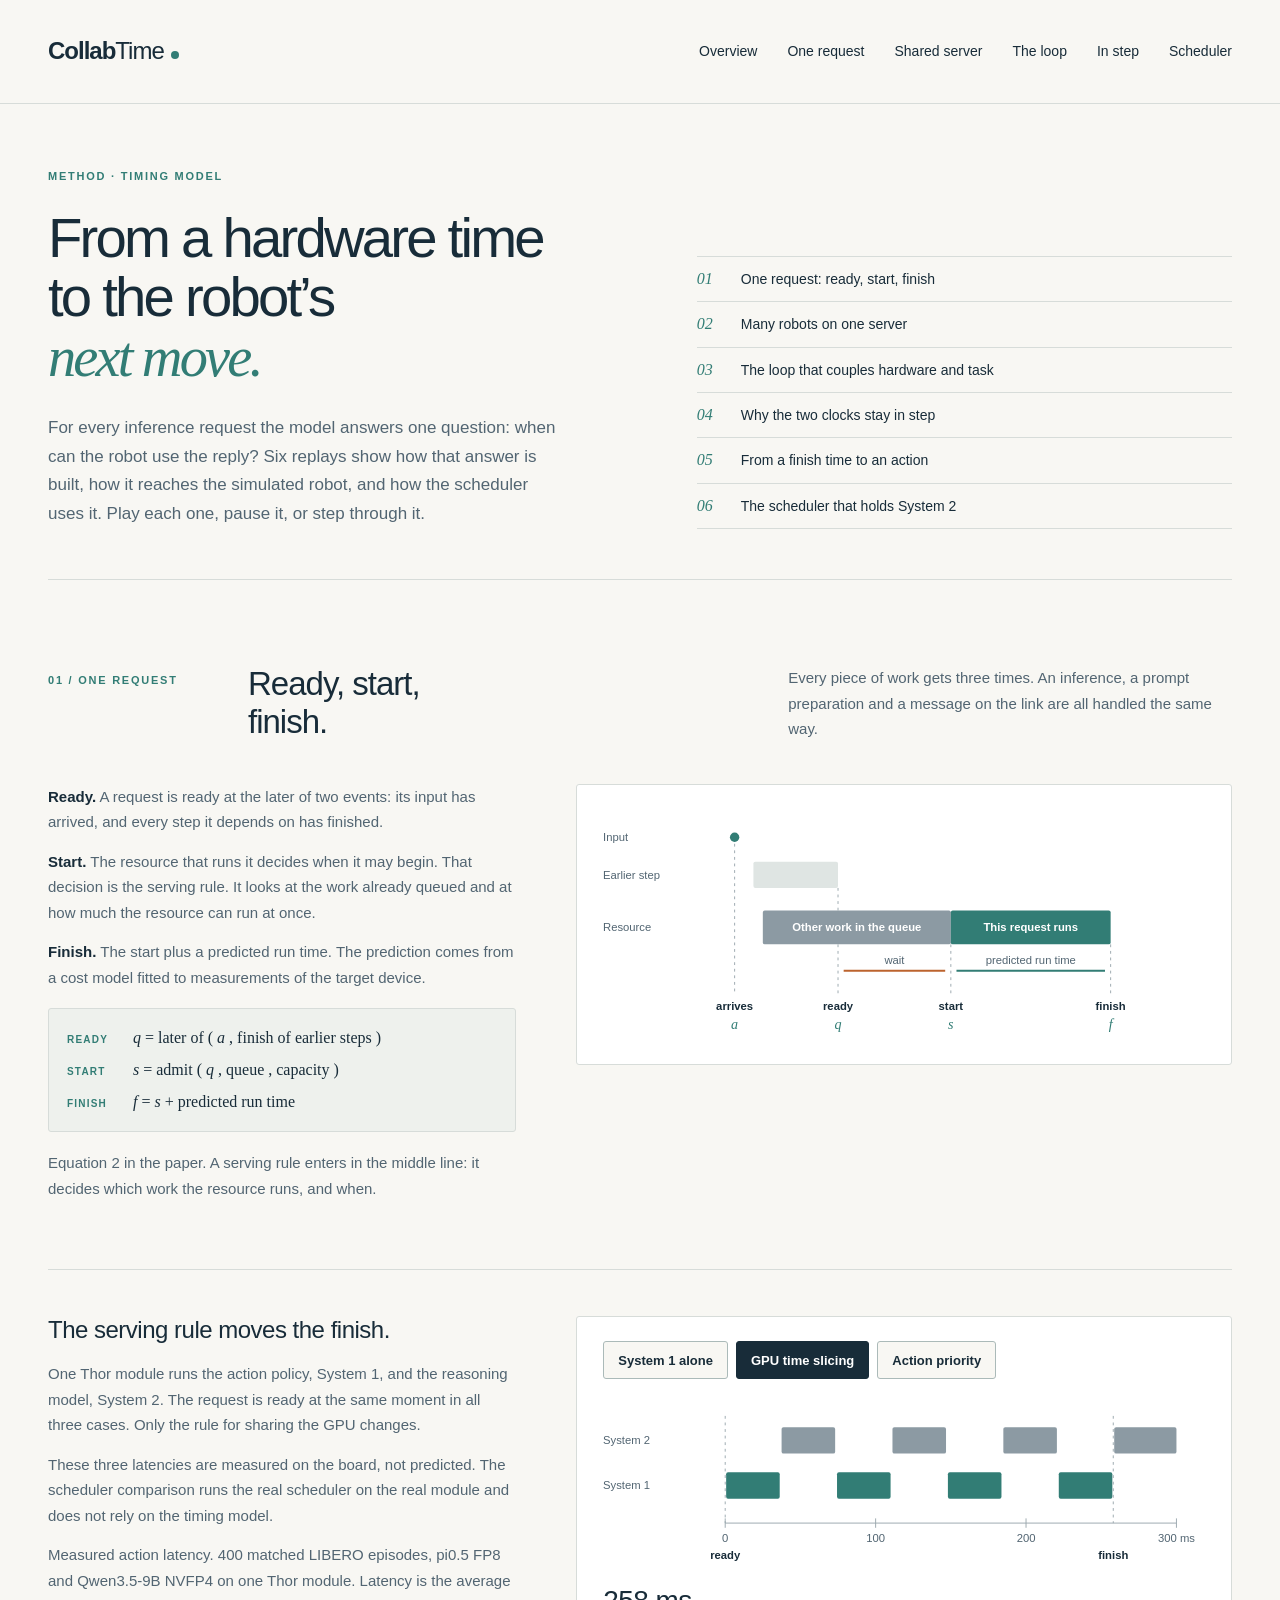
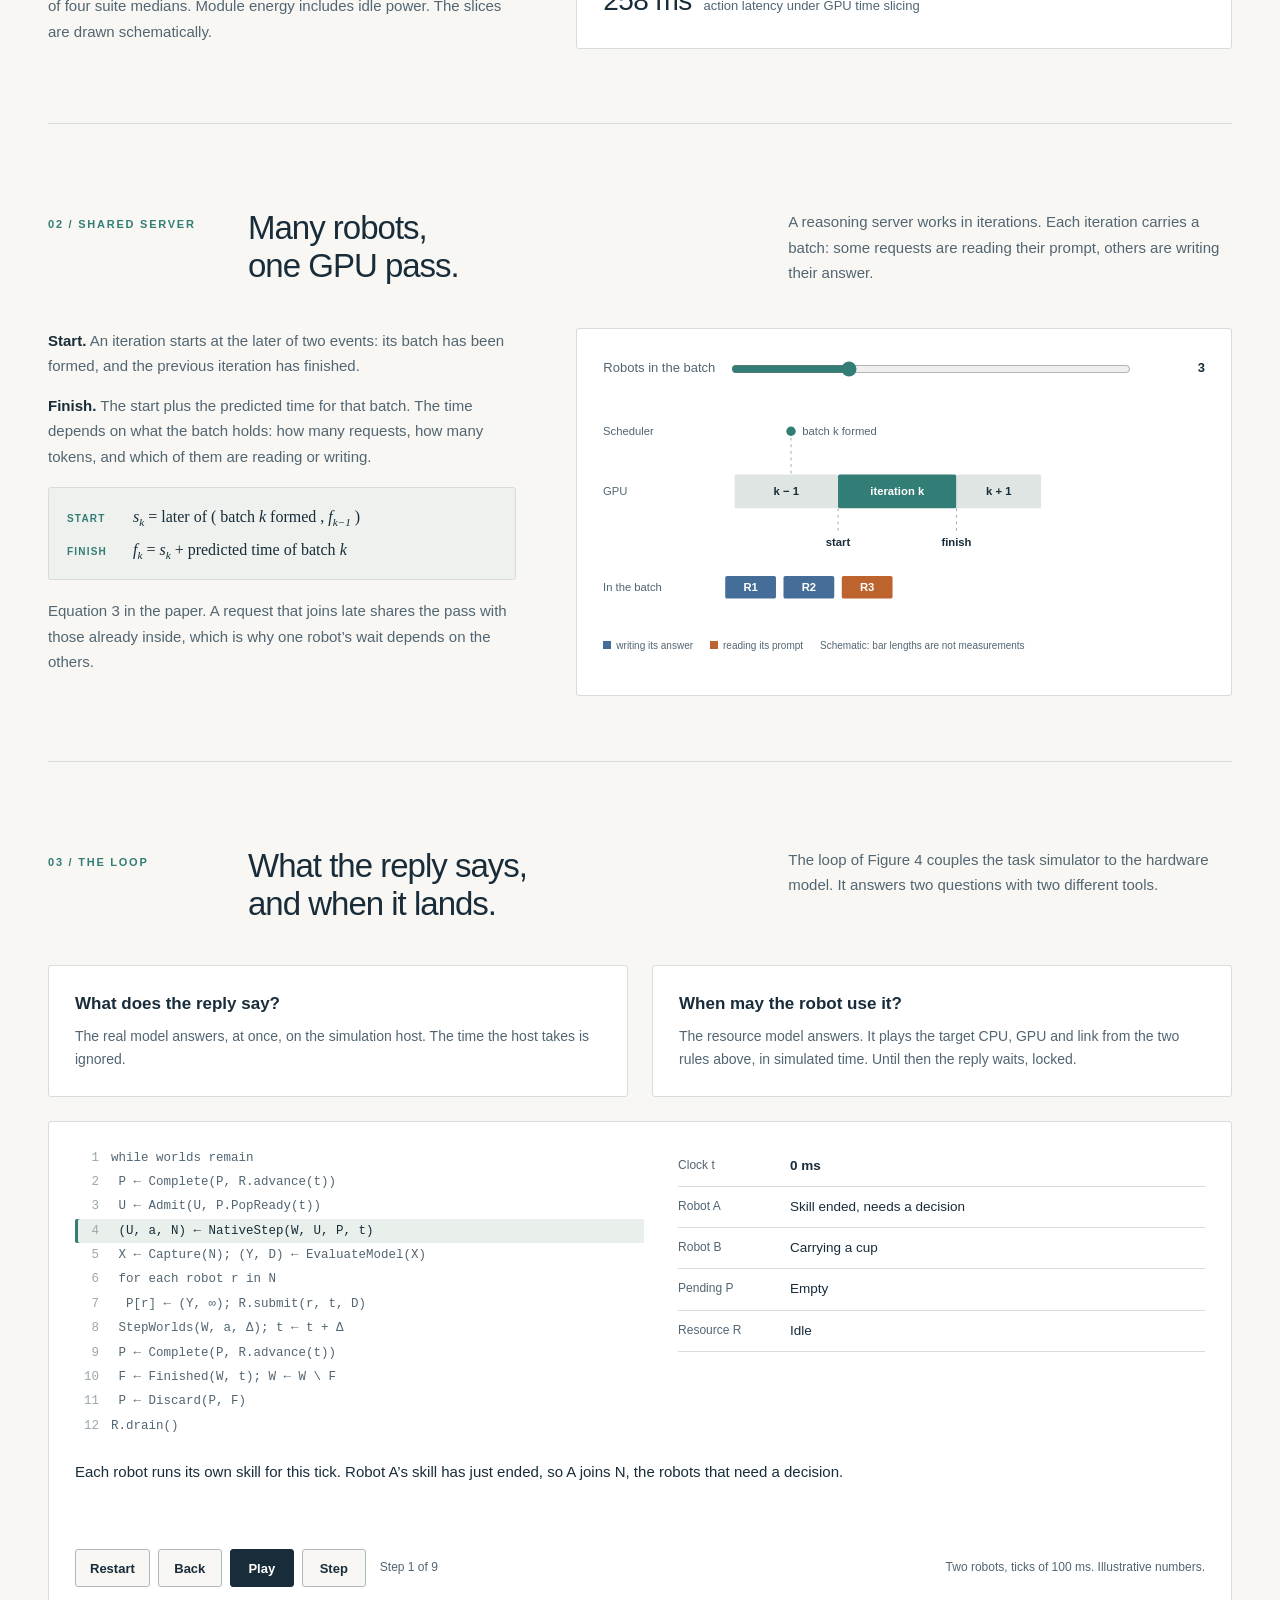
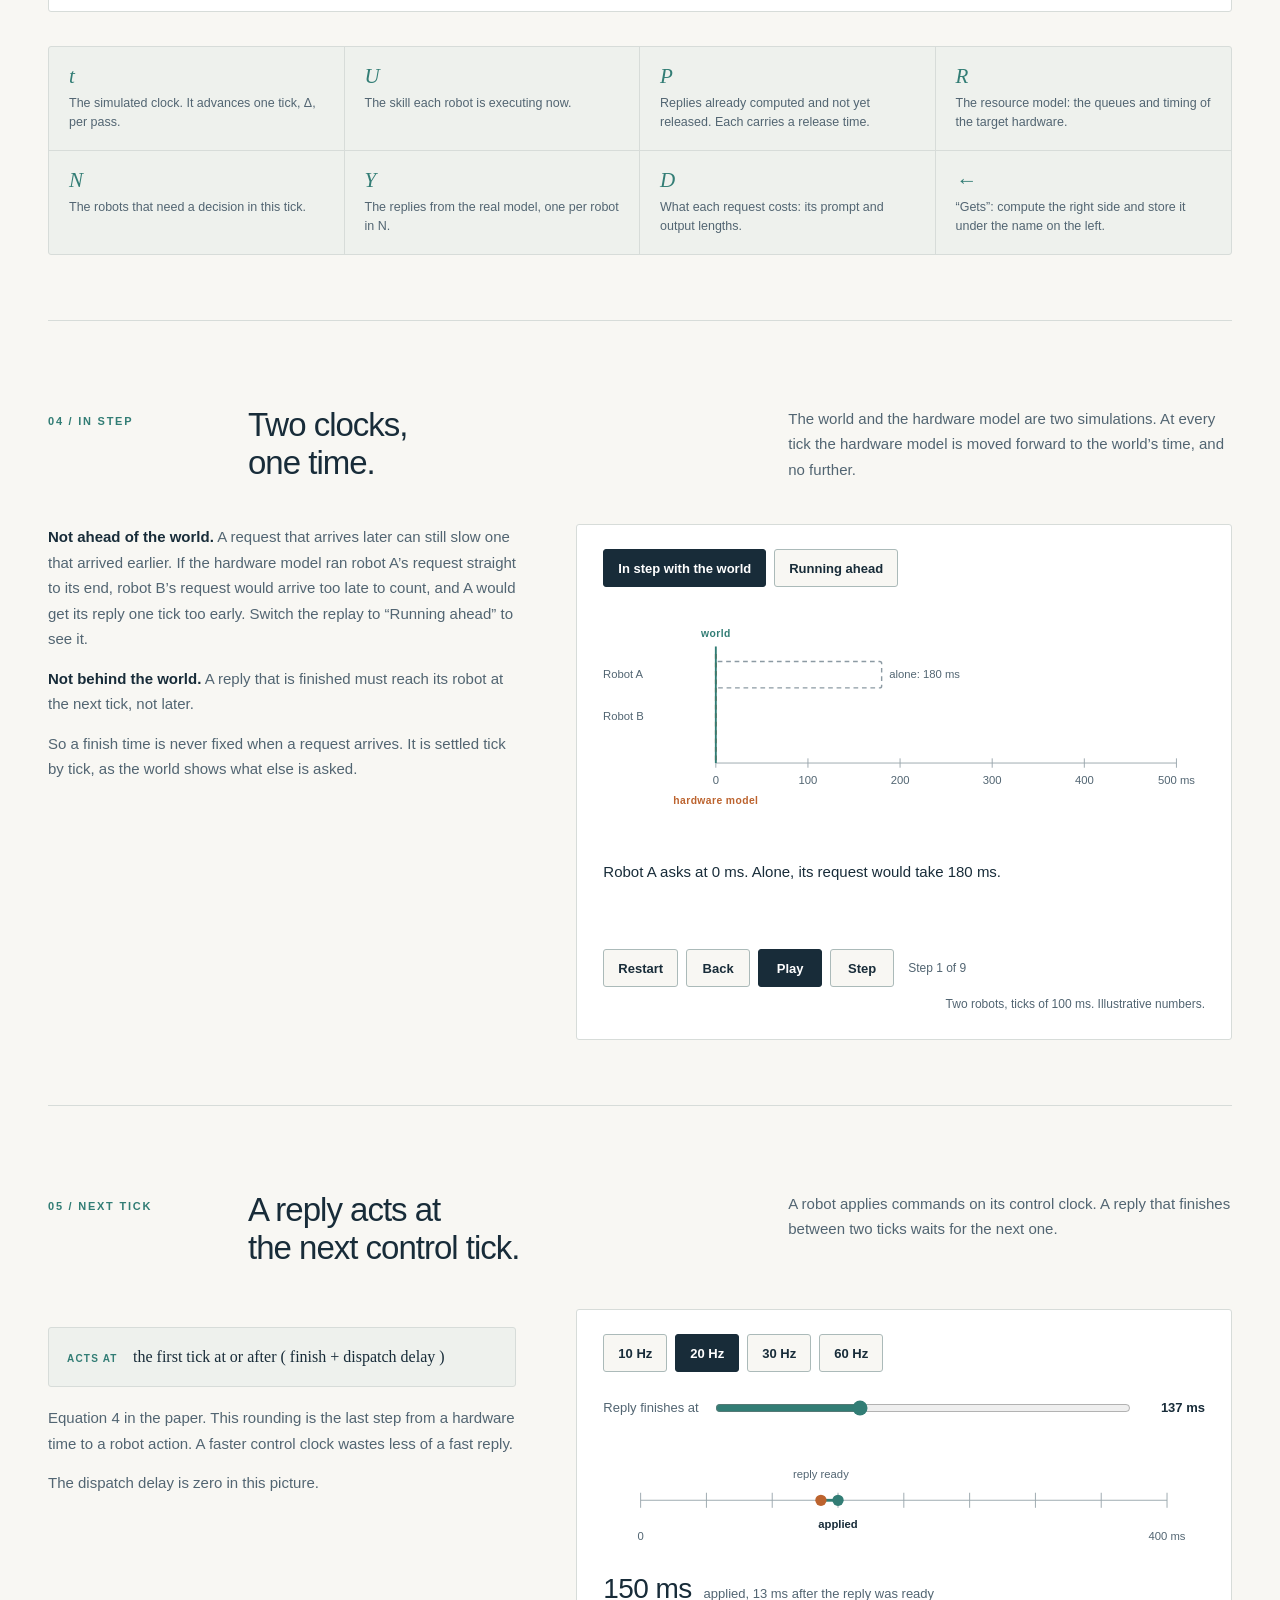
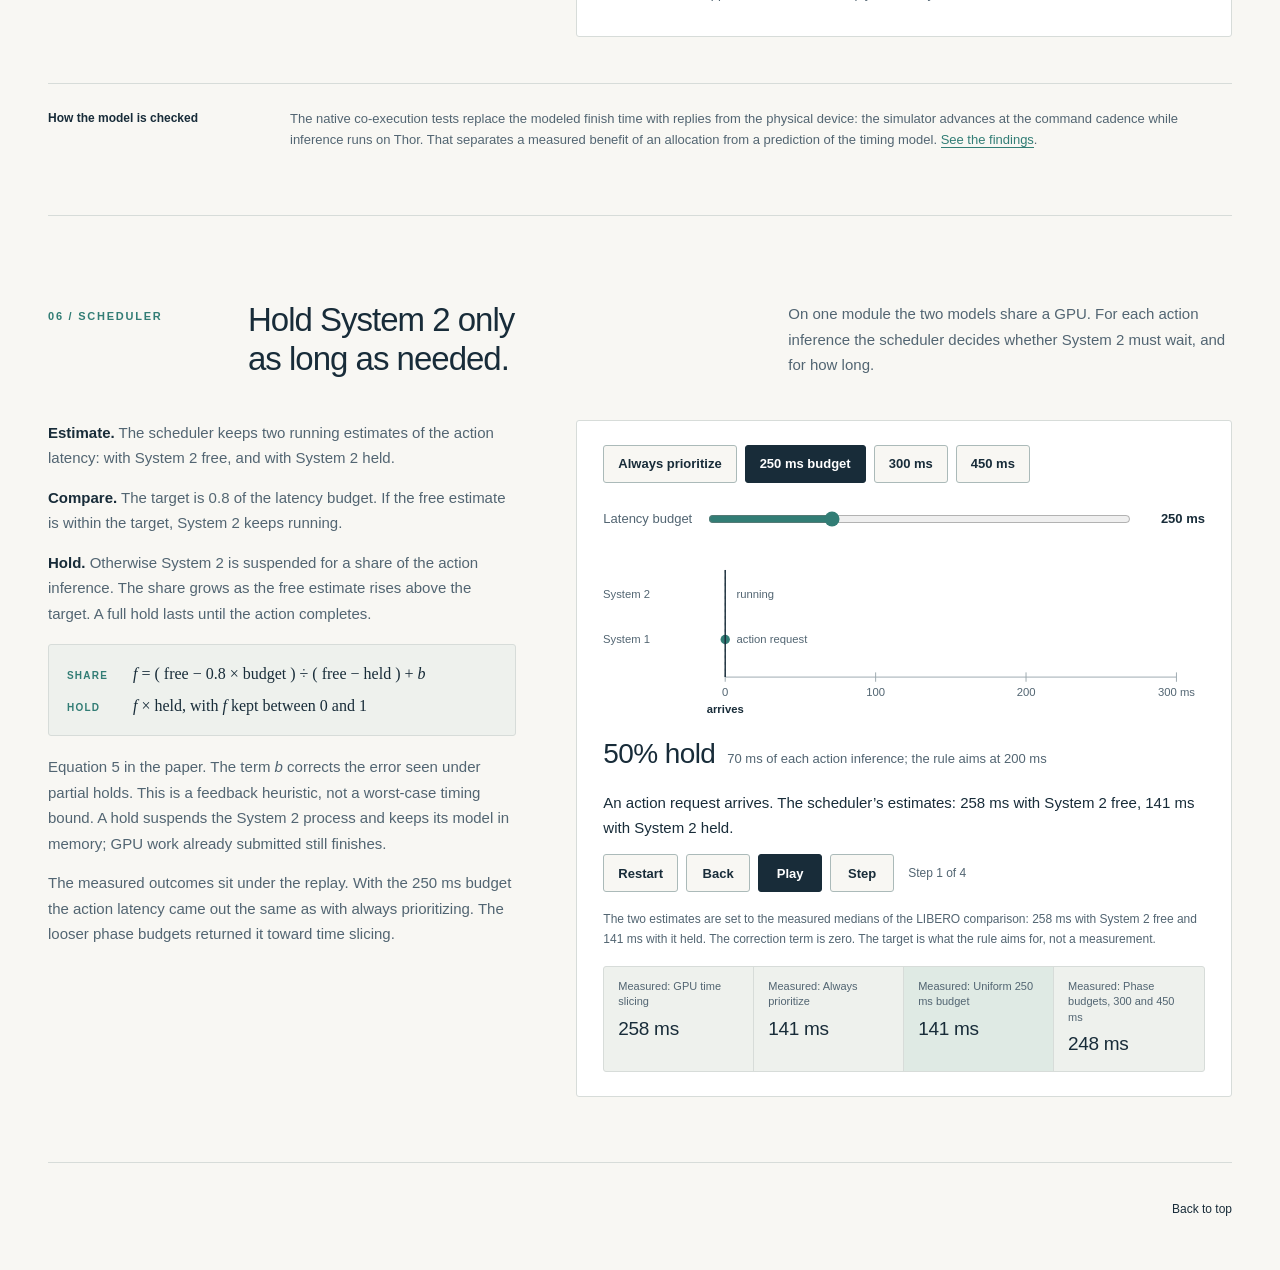
==== commit 105a6b3b: "Publish action delay responsiveness and updated workload demonstrations" ====
--- a/model.html
+++ b/model.html
@@ -242,6 +242,6 @@
     </div>
   </div>
 </section>
-<footer><a class="wordmark" href="index.html">Collab<span>Time</span></a><p>CollabTime · November 2026<br><a href="https://github.com/edge-inference/collabtime">Website source</a></p><a href="#main">Back to top ↑</a></footer>
+<footer><a href="#main">Back to top</a></footer>
 </main>
 </body></html>
--- a/style.css
+++ b/style.css
@@ -1,4 +1,4 @@
-:root{--ink:#182c39;--muted:#526572;--blue:#446e97;--teal:#327d75;--orange:#bc632e;--paper:#f8f7f3;--line:#d7dcd9}*{box-sizing:border-box}html{scroll-behavior:smooth;scroll-padding-top:35px}body{margin:0;background:var(--paper);color:var(--ink);font-family:Arial,Helvetica,sans-serif;font-size:16px;line-height:1.6}a{color:inherit;text-decoration:none}a:focus-visible,select:focus-visible,summary:focus-visible{outline:3px solid var(--orange);outline-offset:5px}.skip{position:absolute;left:12px;top:-80px;background:white;padding:8px;z-index:10}.skip:focus{top:12px}.masthead,main{max-width:1280px;margin:auto;padding:0 48px}.masthead{height:104px;display:flex;align-items:center;gap:30px;border-bottom:1px solid var(--line)}.wordmark{font-size:24px;letter-spacing:-1px;font-weight:700;white-space:nowrap}.wordmark span{font-weight:400}.wordmark i{display:inline-block;background:var(--teal);width:8px;height:8px;border-radius:50%;margin-left:7px}nav{display:flex;gap:30px;margin-left:auto;font-size:14px}nav a:hover,footer a:hover{color:var(--teal)}.private{font-size:11px;letter-spacing:.08em;text-transform:uppercase;border:1px solid #b9c9c0;padding:5px 10px;color:#3c6654;border-radius:3px}.hero{display:grid;grid-template-columns:1fr 1.12fr;gap:55px;padding:72px 0 54px;align-items:center}.eyebrow{font-size:11px;text-transform:uppercase;letter-spacing:.16em;font-weight:700;color:var(--teal);margin:0 0 22px}h1,h2,h3,p,figure{margin:0}h1{font-size:clamp(44px,4.4vw,65px);font-weight:500;letter-spacing:-2.8px;line-height:1.06}h1 em{font-family:Georgia,serif;font-weight:400;color:var(--teal)}.lead{color:var(--muted);font-size:17px;max-width:430px;line-height:1.7;margin:26px 0}.button{display:inline-flex;align-items:center;gap:42px;padding:12px 19px;background:var(--ink);color:white;font-size:13px;border-radius:2px}.button:hover{background:var(--teal)}.button span{font-size:21px}.hero-image{position:relative}.hero-image img{width:100%;height:430px;object-fit:cover;border-radius:2px;display:block}.hero-image figcaption{display:flex;justify-content:space-between;gap:15px;margin-top:13px;font-size:10px;letter-spacing:.02em;color:var(--muted)}.hero-image figcaption span:first-child{font-weight:700;color:var(--ink)}.intro-band{display:flex;align-items:center;border-top:1px solid var(--line);border-bottom:1px solid var(--line);padding:24px 0;gap:28px}.intro-band p{font-size:13px;color:var(--muted)}.intro-band strong{font-size:15px;color:var(--ink)}.join{color:var(--teal);font-size:25px}.band-rule{width:1px;align-self:stretch;background:var(--line);margin:0 24px}.band-question{font-family:Georgia,serif;font-size:20px!important;line-height:1.4}.section{padding:85px 0 65px;border-bottom:1px solid var(--line)}.section-heading{display:grid;grid-template-columns:170px 1.15fr 1fr;gap:30px;align-items:start;margin-bottom:42px}.section-heading .eyebrow{padding-top:7px}.section-heading h2{font-size:33px;line-height:1.16;letter-spacing:-1px;font-weight:500}.section-heading>p:last-child{color:var(--muted);font-size:15px;line-height:1.7}.flow{list-style:none;display:grid;grid-template-columns:repeat(4,1fr);gap:0;padding:0;margin:20px 0 0;background:#eef1ed;border:1px solid var(--line);border-radius:3px}.flow li{padding:25px 23px 26px;position:relative}.flow li+li{border-left:1px solid var(--line)}.step{font:italic 23px Georgia,serif;color:var(--teal);display:block;margin-bottom:17px}.flow h3{font-size:16px;font-weight:600;margin-bottom:9px}.flow p{font-size:13px;line-height:1.65;color:var(--muted)}.flow-foot{text-align:center;font-size:11px;letter-spacing:.03em;margin:16px;color:var(--muted)}.finding{display:grid;grid-template-columns:1fr 1.13fr;gap:85px;padding:35px 0 45px}.finding+.finding{border-top:1px solid var(--line);padding-top:45px}.number{font:italic 23px Georgia,serif;color:var(--teal);border-bottom:1px solid var(--teal);display:inline-block;margin-bottom:15px}.finding h3{font-size:29px;font-weight:500;line-height:1.2;letter-spacing:-.6px;margin-bottom:18px}.finding p{font-size:15px;color:var(--muted);line-height:1.7}.finding .note,.note{font-size:12px;color:var(--muted);line-height:1.65;margin-top:18px}.loss-chart{align-self:center;padding:28px;background:white;border:1px solid var(--line);border-radius:3px}.loss-chart figcaption{font-size:14px;font-weight:600;margin-bottom:28px}.loss-chart figcaption span{display:block;color:var(--muted);font-size:11px;font-weight:400}.loss-row{margin:19px 0}.loss-row>span{display:block;font-size:13px;margin-bottom:6px}.loss-track{height:38px;width:100%;border-bottom:1px solid var(--line)}.loss-track>div{height:100%;min-width:45px;color:white;text-align:right;padding:5px 9px;font-size:16px}.replay-bar{background:var(--blue)}.closed-bar{background:var(--orange)}.chart-foot{font-size:11px!important;margin-top:25px}.comparison{background:white;padding:25px 28px;border:1px solid var(--line);border-radius:3px}.comparison label{display:block;font-size:12px;margin-bottom:8px;color:var(--muted)}select{font:600 14px Arial,sans-serif;color:var(--ink);background:var(--paper);border:1px solid #abbab9;border-radius:3px;width:100%;padding:12px 10px}.chart-key{display:flex;gap:17px;font-size:10px;line-height:1.4;color:var(--muted);margin:18px 0}.chart-key i{display:inline-block;width:8px;height:8px;margin-right:5px}.base-dot{background:#a8b4bb}.selected-dot{background:var(--teal)}.metric{margin:16px 0 24px}.metric-label{font-size:12px;display:flex;justify-content:space-between;margin-bottom:7px}.metric-label strong{color:var(--teal);font-size:11px}.metric-bar{height:25px;display:flex;align-items:center;margin:4px 0;gap:9px}.metric-bar .bar{height:20px;min-width:3px;background:#a8b4bb;flex-shrink:0}.metric-bar.selected .bar{background:var(--teal)}.metric-bar .value{font-size:12px;white-space:nowrap;color:var(--ink)}.data-details{border-top:1px solid var(--line);border-bottom:1px solid var(--line);padding:16px 0}summary{cursor:pointer;font-size:14px;font-weight:600}.table-scroll{overflow-x:auto}table{border-collapse:collapse;width:100%;margin:16px 0;font-size:12px;text-align:right}caption{text-align:left;font-size:11px;color:var(--muted);padding:10px 0}td,th{padding:11px;border-bottom:1px solid var(--line)}th:first-child,td:first-child{text-align:left}th{font-weight:600}tr.highlight{background:#e9f0eb}.interpretation{display:grid;grid-template-columns:210px 1fr;gap:32px;padding:25px 0 0;font-size:13px}.interpretation p{color:var(--muted)}.interpretation strong{font-size:12px}.workload-grid{display:grid;grid-template-columns:repeat(3,1fr);gap:24px}.workload-grid img{display:block;width:100%;aspect-ratio:1.6;object-fit:cover;border-radius:2px}.workload-grid figcaption{padding-top:14px}.workload-grid h3{font-size:17px;font-weight:600}.workload-grid p{font-size:12px;color:var(--muted)}.workload-note{max-width:760px;font-size:12px;color:var(--muted);margin:28px 0 0}footer{display:flex;align-items:center;gap:40px;padding:37px 0 50px}footer p{font-size:11px;color:var(--muted)}footer>a:last-child{font-size:12px;margin-left:auto}@media(min-width:1500px){.hero{gap:75px}}@media(max-width:900px){.masthead,main{padding-left:25px;padding-right:25px}.hero{gap:25px;grid-template-columns:1fr 1fr}.hero-image img{height:365px}h1{font-size:47px}.section-heading{grid-template-columns:125px 1fr}.section-heading>p:last-child{grid-column:2}.finding{gap:35px}.flow{grid-template-columns:repeat(2,1fr)}.flow li:nth-child(3){border-left:0;border-top:1px solid var(--line)}.flow li:nth-child(4){border-top:1px solid var(--line)}.hero-image figcaption{display:block}}@media(max-width:600px){.masthead{height:78px;gap:12px}.wordmark{font-size:22px}nav{display:none}.private{margin-left:auto;font-size:10px}.hero{grid-template-columns:1fr;padding:40px 0 30px;gap:30px}h1{font-size:52px;letter-spacing:-2px}.lead{font-size:16px}.hero-image img{height:310px}.hero-image figcaption{display:flex}.intro-band{flex-wrap:wrap;gap:20px;padding:22px 0}.band-rule{display:none}.band-question{flex-basis:100%;padding-top:7px;font-size:19px!important}.section{padding:48px 0 40px}.section-heading{display:block;margin-bottom:25px}.section-heading .eyebrow{margin-bottom:14px}.section-heading h2{font-size:30px;margin-bottom:20px}.flow li{padding:20px 17px}.flow h3{font-size:15px}.flow-foot{line-height:1.6}.finding{grid-template-columns:1fr;gap:26px;padding-top:15px}.finding h3{font-size:27px}.comparison,.loss-chart{padding:22px}.interpretation{grid-template-columns:1fr;gap:10px}.workload-grid{grid-template-columns:1fr;gap:30px}.workload-grid img{aspect-ratio:1.65}.workload-note{margin-top:20px}footer{flex-wrap:wrap;gap:20px}footer p{flex-basis:100%;order:2}footer>a:last-child{margin-left:auto}}@media(prefers-reduced-motion:reduce){html{scroll-behavior:auto}}
+:root{--ink:#182c39;--muted:#526572;--blue:#446e97;--teal:#327d75;--orange:#bc632e;--paper:#f8f7f3;--line:#d7dcd9}*{box-sizing:border-box}html{scroll-behavior:smooth;scroll-padding-top:35px}body{margin:0;background:var(--paper);color:var(--ink);font-family:Arial,Helvetica,sans-serif;font-size:16px;line-height:1.6}a{color:inherit;text-decoration:none}a:focus-visible,button:focus-visible,select:focus-visible,summary:focus-visible{outline:3px solid var(--orange);outline-offset:5px}.skip{position:absolute;left:12px;top:-80px;background:white;padding:8px;z-index:10}.skip:focus{top:12px}.masthead,main{max-width:1280px;margin:auto;padding:0 48px}.masthead{height:104px;display:flex;align-items:center;gap:30px;border-bottom:1px solid var(--line)}.wordmark{font-size:24px;letter-spacing:-1px;font-weight:700;white-space:nowrap}.wordmark span{font-weight:400}.wordmark i{display:inline-block;background:var(--teal);width:8px;height:8px;border-radius:50%;margin-left:7px}nav{display:flex;gap:30px;margin-left:auto;font-size:14px}nav a:hover,footer a:hover{color:var(--teal)}.private{font-size:11px;letter-spacing:.08em;text-transform:uppercase;border:1px solid #b9c9c0;padding:5px 10px;color:#3c6654;border-radius:3px}.hero{display:grid;grid-template-columns:1fr 1.12fr;gap:55px;padding:72px 0 54px;align-items:center}.eyebrow{font-size:11px;text-transform:uppercase;letter-spacing:.16em;font-weight:700;color:var(--teal);margin:0 0 22px}h1,h2,h3,p,figure{margin:0}h1{font-size:clamp(44px,4.4vw,65px);font-weight:500;letter-spacing:-2.8px;line-height:1.06}h1 em{font-family:Georgia,serif;font-weight:400;color:var(--teal)}.lead{color:var(--muted);font-size:17px;max-width:430px;line-height:1.7;margin:26px 0}.button{display:inline-flex;align-items:center;gap:42px;padding:12px 19px;background:var(--ink);color:white;font-size:13px;border-radius:2px}.button:hover{background:var(--teal)}.button span{font-size:21px}.hero-image{position:relative}.hero-image img{width:100%;height:430px;object-fit:cover;border-radius:2px;display:block}.hero-image figcaption{display:flex;justify-content:space-between;gap:15px;margin-top:13px;font-size:10px;letter-spacing:.02em;color:var(--muted)}.hero-image figcaption span:first-child{font-weight:700;color:var(--ink)}.intro-band{display:flex;align-items:center;border-top:1px solid var(--line);border-bottom:1px solid var(--line);padding:24px 0;gap:28px}.intro-band p{font-size:13px;color:var(--muted)}.intro-band strong{font-size:15px;color:var(--ink)}.join{color:var(--teal);font-size:25px}.band-rule{width:1px;align-self:stretch;background:var(--line);margin:0 24px}.band-question{font-family:Georgia,serif;font-size:20px!important;line-height:1.4}.section{padding:85px 0 65px;border-bottom:1px solid var(--line)}.section-heading{display:grid;grid-template-columns:170px 1.15fr 1fr;gap:30px;align-items:start;margin-bottom:42px}.section-heading .eyebrow{padding-top:7px}.section-heading h2{font-size:33px;line-height:1.16;letter-spacing:-1px;font-weight:500}.section-heading>p:last-child{color:var(--muted);font-size:15px;line-height:1.7}.flow{list-style:none;display:grid;grid-template-columns:repeat(4,1fr);gap:0;padding:0;margin:20px 0 0;background:#eef1ed;border:1px solid var(--line);border-radius:3px}.flow li{padding:25px 23px 26px;position:relative}.flow li+li{border-left:1px solid var(--line)}.step{font:italic 23px Georgia,serif;color:var(--teal);display:block;margin-bottom:17px}.flow h3{font-size:16px;font-weight:600;margin-bottom:9px}.flow p{font-size:13px;line-height:1.65;color:var(--muted)}.flow-foot{text-align:center;font-size:11px;letter-spacing:.03em;margin:16px;color:var(--muted)}.finding{display:grid;grid-template-columns:1fr 1.13fr;gap:85px;padding:35px 0 45px}.finding+.finding{border-top:1px solid var(--line);padding-top:45px}.number{font:italic 23px Georgia,serif;color:var(--teal);border-bottom:1px solid var(--teal);display:inline-block;margin-bottom:15px}.finding h3{font-size:29px;font-weight:500;line-height:1.2;letter-spacing:-.6px;margin-bottom:18px}.finding p{font-size:15px;color:var(--muted);line-height:1.7}.finding .note,.note{font-size:12px;color:var(--muted);line-height:1.65;margin-top:18px}.loss-chart{align-self:center;padding:28px;background:white;border:1px solid var(--line);border-radius:3px}.loss-chart figcaption{font-size:14px;font-weight:600;margin-bottom:28px}.loss-chart figcaption span{display:block;color:var(--muted);font-size:11px;font-weight:400}.loss-row{margin:19px 0}.loss-row>span{display:block;font-size:13px;margin-bottom:6px}.loss-track{height:38px;width:100%;border-bottom:1px solid var(--line)}.loss-track>div{height:100%;min-width:45px;color:white;text-align:right;padding:5px 9px;font-size:16px}.replay-bar{background:var(--blue)}.closed-bar{background:var(--orange)}.chart-foot{font-size:11px!important;margin-top:25px}.comparison{background:white;padding:25px 28px;border:1px solid var(--line);border-radius:3px}.comparison label{display:block;font-size:12px;margin-bottom:8px;color:var(--muted)}select{font:600 14px Arial,sans-serif;color:var(--ink);background:var(--paper);border:1px solid #abbab9;border-radius:3px;width:100%;padding:12px 10px}.chart-key{display:flex;gap:17px;font-size:10px;line-height:1.4;color:var(--muted);margin:18px 0}.chart-key i{display:inline-block;width:8px;height:8px;margin-right:5px}.base-dot{background:#a8b4bb}.selected-dot{background:var(--teal)}.metric{margin:16px 0 24px}.metric-label{font-size:12px;display:flex;justify-content:space-between;margin-bottom:7px}.metric-label strong{color:var(--teal);font-size:11px}.metric-bar{height:25px;display:flex;align-items:center;margin:4px 0;gap:9px}.metric-bar .bar{height:20px;min-width:3px;background:#a8b4bb;flex-shrink:0}.metric-bar.selected .bar{background:var(--teal)}.metric-bar .value{font-size:12px;white-space:nowrap;color:var(--ink)}.data-details{border-top:1px solid var(--line);border-bottom:1px solid var(--line);padding:16px 0}summary{cursor:pointer;font-size:14px;font-weight:600}.table-scroll{overflow-x:auto}table{border-collapse:collapse;width:100%;margin:16px 0;font-size:12px;text-align:right}caption{text-align:left;font-size:11px;color:var(--muted);padding:10px 0}td,th{padding:11px;border-bottom:1px solid var(--line)}th:first-child,td:first-child{text-align:left}th{font-weight:600}tr.highlight{background:#e9f0eb}.interpretation{display:grid;grid-template-columns:210px 1fr;gap:32px;padding:25px 0 0;font-size:13px}.interpretation p{color:var(--muted)}.interpretation strong{font-size:12px}.workload-grid{display:grid;grid-template-columns:repeat(3,1fr);gap:24px}.workload-grid img{display:block;width:100%;aspect-ratio:1.6;object-fit:cover;border-radius:2px}.workload-grid figcaption{padding-top:14px}.workload-grid h3{font-size:17px;font-weight:600}.workload-grid p{font-size:12px;color:var(--muted)}.workload-note{max-width:760px;font-size:12px;color:var(--muted);margin:28px 0 0}footer{display:flex;align-items:center;gap:40px;padding:37px 0 50px}footer p{font-size:11px;color:var(--muted)}footer>a:last-child{font-size:12px;margin-left:auto}@media(min-width:1500px){.hero{gap:75px}}@media(max-width:900px){.masthead,main{padding-left:25px;padding-right:25px}.hero{gap:25px;grid-template-columns:1fr 1fr}.hero-image img{height:365px}h1{font-size:47px}.section-heading{grid-template-columns:125px 1fr}.section-heading>p:last-child{grid-column:2}.finding{gap:35px}.flow{grid-template-columns:repeat(2,1fr)}.flow li:nth-child(3){border-left:0;border-top:1px solid var(--line)}.flow li:nth-child(4){border-top:1px solid var(--line)}.hero-image figcaption{display:block}}@media(max-width:600px){.masthead{height:78px;gap:12px}.wordmark{font-size:22px}nav{display:none}.private{margin-left:auto;font-size:10px}.hero{grid-template-columns:1fr;padding:40px 0 30px;gap:30px}h1{font-size:52px;letter-spacing:-2px}.lead{font-size:16px}.hero-image img{height:310px}.hero-image figcaption{display:flex}.intro-band{flex-wrap:wrap;gap:20px;padding:22px 0}.band-rule{display:none}.band-question{flex-basis:100%;padding-top:7px;font-size:19px!important}.section{padding:48px 0 40px}.section-heading{display:block;margin-bottom:25px}.section-heading .eyebrow{margin-bottom:14px}.section-heading h2{font-size:30px;margin-bottom:20px}.flow li{padding:20px 17px}.flow h3{font-size:15px}.flow-foot{line-height:1.6}.finding{grid-template-columns:1fr;gap:26px;padding-top:15px}.finding h3{font-size:27px}.comparison,.loss-chart{padding:22px}.interpretation{grid-template-columns:1fr;gap:10px}.workload-grid{grid-template-columns:1fr;gap:30px}.workload-grid img{aspect-ratio:1.65}.workload-note{margin-top:20px}footer{flex-wrap:wrap;gap:20px}footer p{flex-basis:100%;order:2}footer>a:last-child{margin-left:auto}}@media(prefers-reduced-motion:reduce){html{scroll-behavior:auto}}
 
 .paper-header{text-align:center;padding:65px 0 55px;border-bottom:1px solid var(--line)}.review-status{display:inline-block;border:1px solid #b9c9c0;border-radius:30px;padding:5px 15px;font-size:11px;letter-spacing:.12em;text-transform:uppercase;color:var(--teal)}.project-name{font-size:clamp(50px,7vw,90px);font-weight:700;letter-spacing:-4px;line-height:1.2;margin:22px 0;color:var(--teal)}.paper-header h1{font-size:clamp(26px,3vw,40px);letter-spacing:-1px;line-height:1.2;max-width:1000px;margin:auto;font-weight:600}.authors{list-style:none;padding:0;display:flex;justify-content:center;flex-wrap:wrap;gap:14px 30px;margin:28px 0 12px;font-size:18px;font-weight:600}sup{font-size:.65em;margin-left:3px;color:var(--muted)}.affiliations{display:flex;justify-content:center;flex-wrap:wrap;gap:8px 25px;color:var(--muted);font-size:14px}.paper-links{display:flex;flex-wrap:wrap;justify-content:center;gap:12px;margin-top:25px}.secondary{background:transparent;color:var(--ink);border:1px solid var(--line)}.secondary:hover{color:white}.hero-copy h2{font-size:clamp(38px,4.1vw,58px);font-weight:500;letter-spacing:-2px;line-height:1.08}.hero-copy h2 em{font-family:Georgia,serif;font-weight:400;color:var(--teal)}.video-grid{display:grid;grid-template-columns:1fr 1fr;gap:28px}.featured-video{grid-column:1/-1}.video-card{min-width:0;background:white;border:1px solid var(--line);border-radius:3px;overflow:hidden}.video-card video{display:block;width:100%;aspect-ratio:16/9;background:#14212b;object-fit:contain}.featured-video video{max-height:520px}.video-card figcaption{padding:20px 24px}.video-card h3{font-size:18px;margin-bottom:8px}.video-card p,.video-card a{font-size:13px;color:var(--muted);line-height:1.6}.video-card a{display:inline-block;margin-top:10px;text-decoration:none}video:focus-visible{outline:3px solid var(--orange);outline-offset:-3px}@media(max-width:650px){.paper-header{padding:35px 0}.project-name{letter-spacing:-2px}.authors{font-size:16px;gap:10px 20px}.affiliations{font-size:13px}.video-grid{grid-template-columns:1fr}.featured-video{grid-column:auto}.hero-copy h2{font-size:42px}.video-card figcaption{padding:18px}}
 .more{color:var(--teal);border-bottom:1px solid currentColor;font-size:13px;letter-spacing:0}
@@ -38,3 +38,12 @@
 @media(max-width:600px){.tolerance-heading{grid-template-columns:1fr;gap:18px}.tolerance-finding{padding:30px 0}.tolerance-chart figcaption{margin-top:14px}}
 
 .figure-scroll-hint{display:none}@media(max-width:900px){.figure-scroll-hint{display:block;font-size:12px;color:var(--muted);margin:0 4px 14px}}
+
+/* Inline choices keep every configuration visible. */
+.choice-control{border:0;padding:0;margin:0;min-width:0}
+.choice-control legend{padding:0;margin-bottom:10px;font-size:12px;line-height:1.5;color:var(--muted)}
+.choice-buttons{display:flex;flex-wrap:wrap;gap:8px}
+.choice-buttons button{font:600 13px/1.4 Arial,Helvetica,sans-serif;min-height:40px;max-width:100%;padding:8px 12px;border:1px solid #abbab9;border-radius:4px;background:var(--paper);color:var(--ink);cursor:pointer}
+.choice-buttons button:hover{border-color:var(--teal);background:#edf3f1}
+.choice-buttons button[aria-pressed="true"]{background:var(--teal);border-color:var(--teal);color:white}
+.choice-control.playback-control{display:block;margin-top:15px}
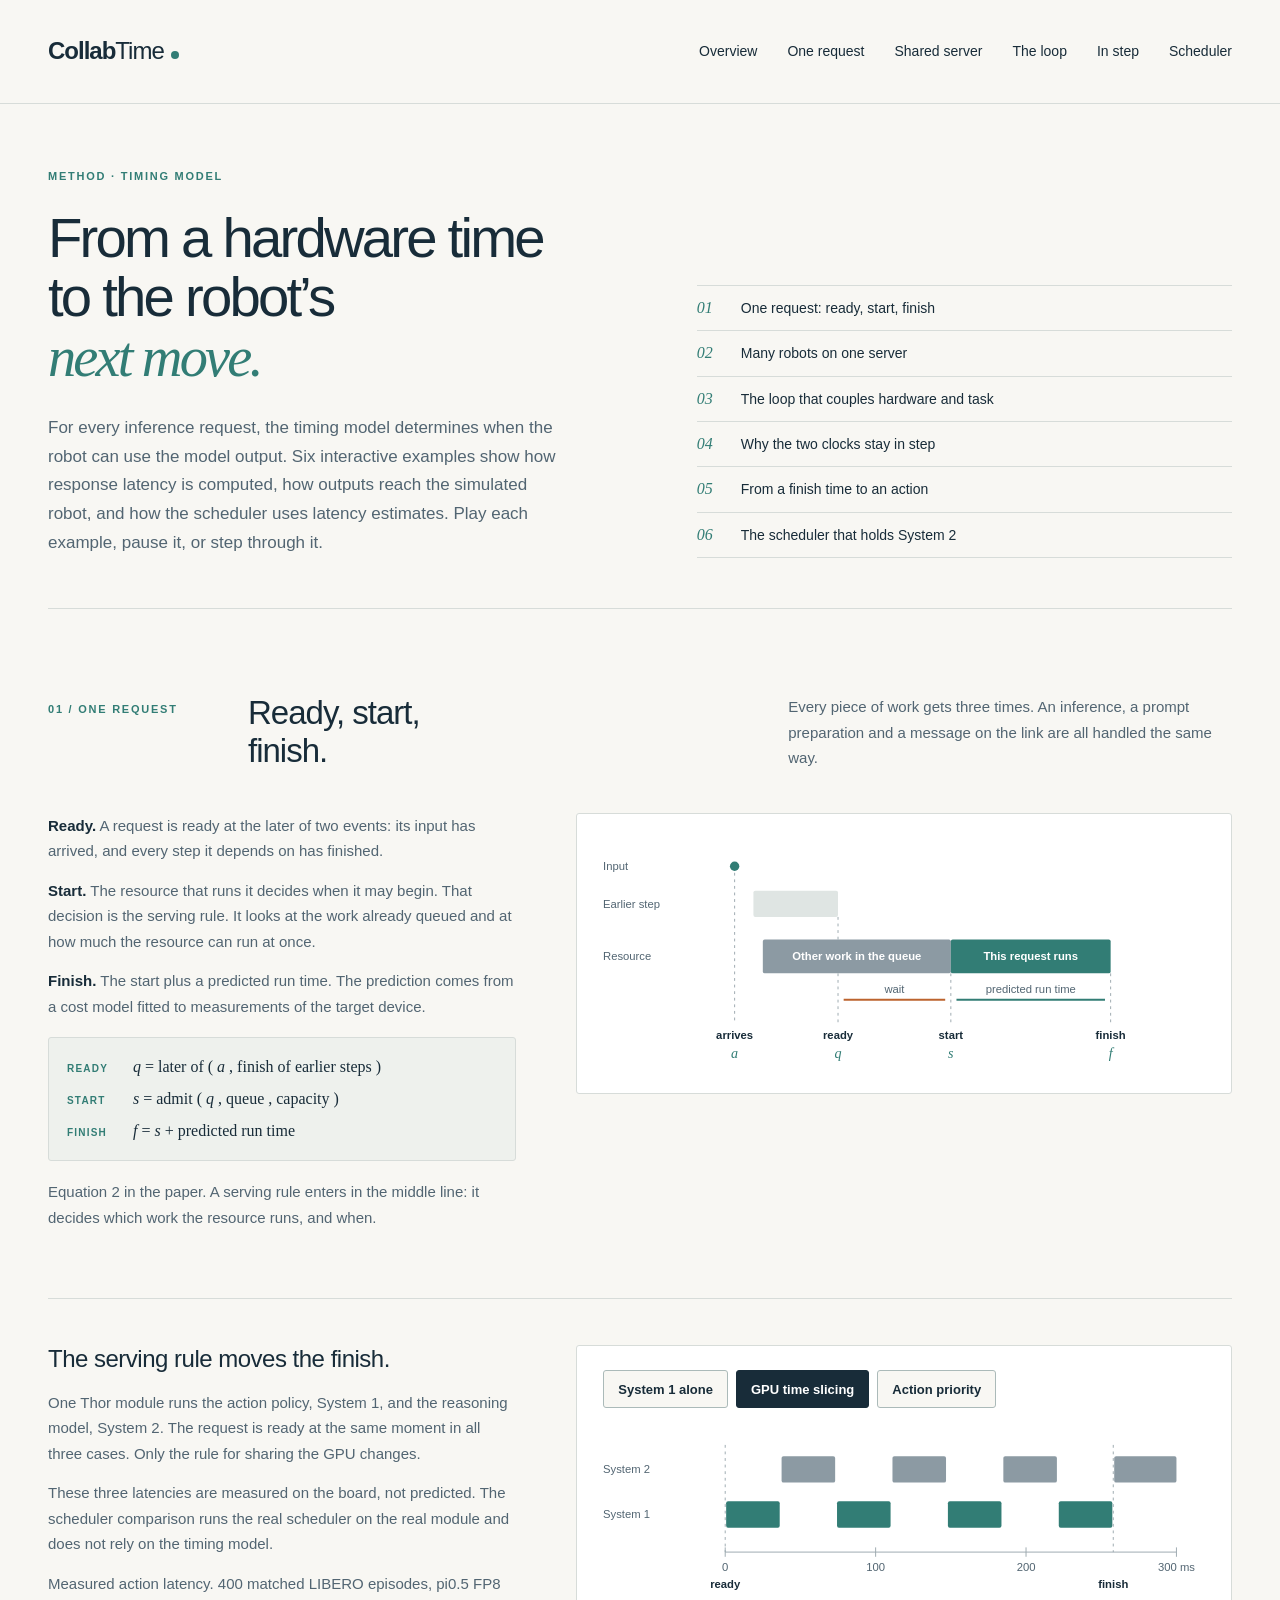
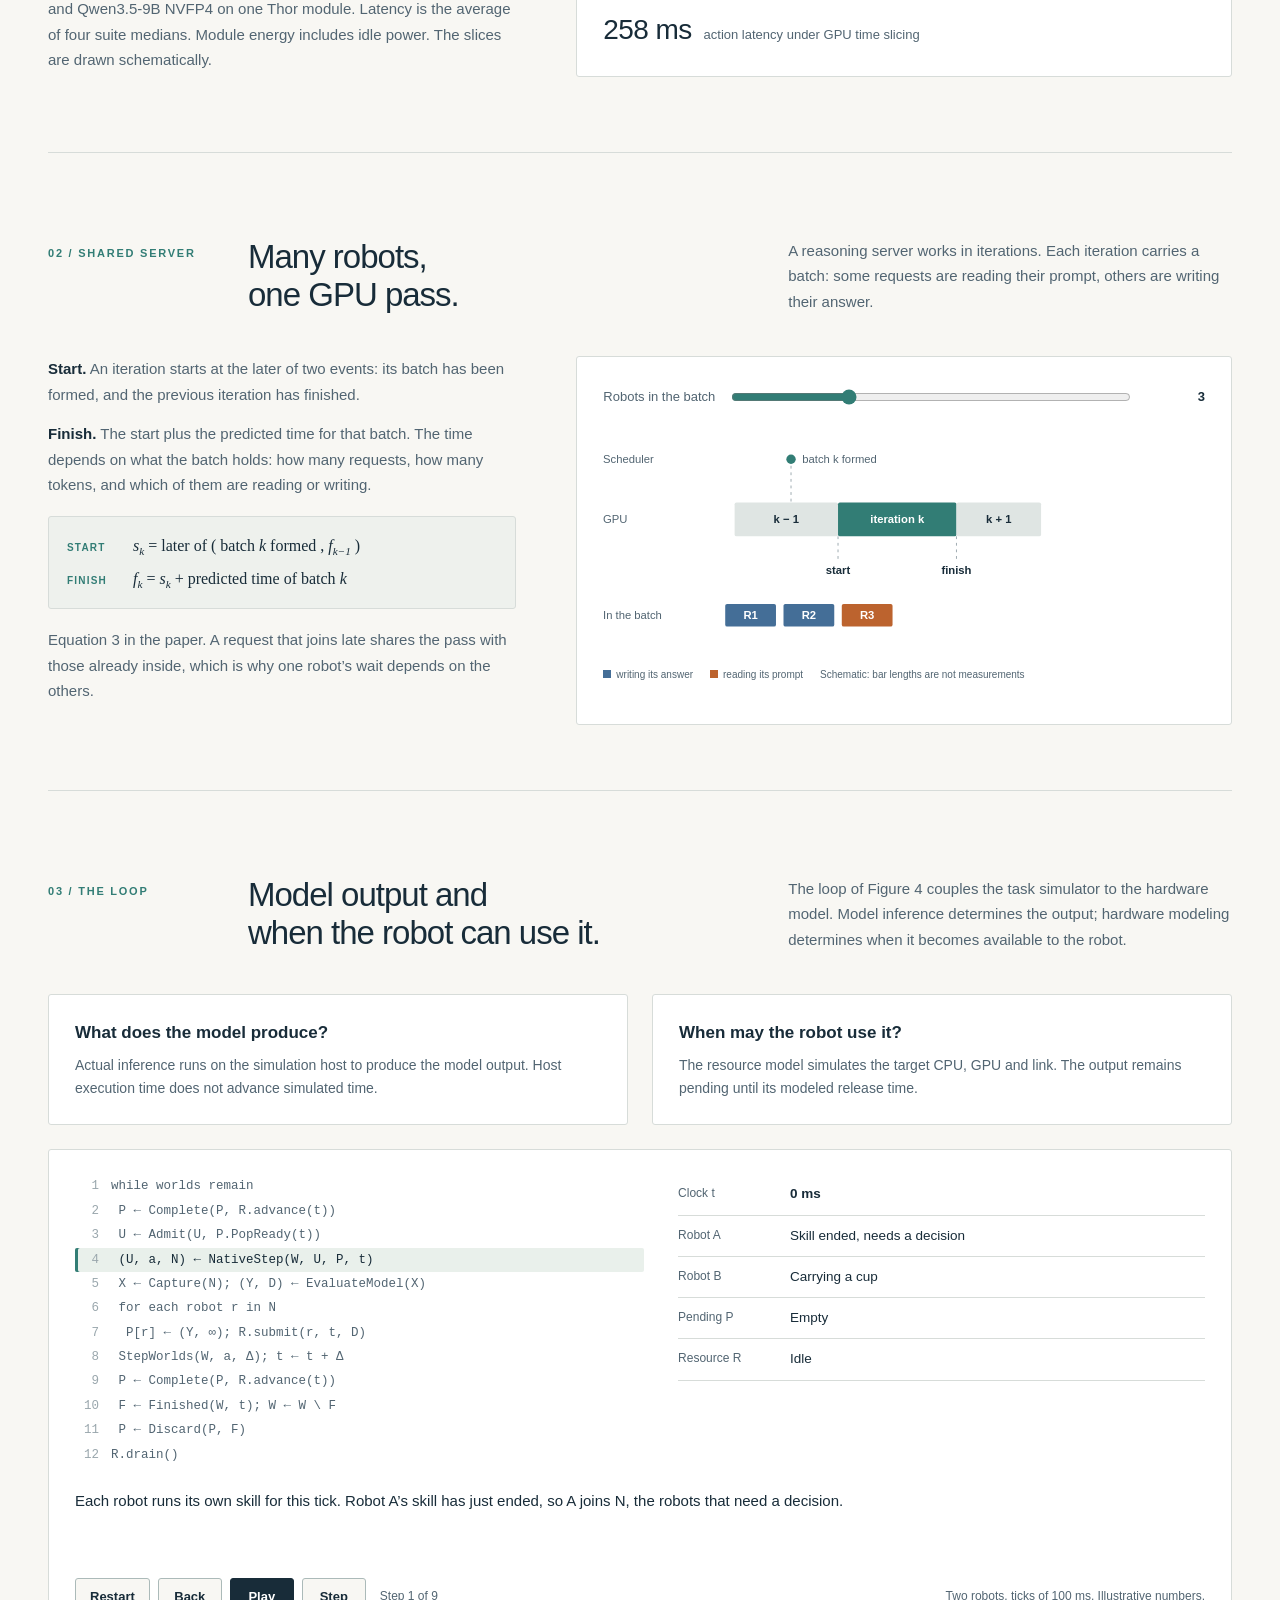
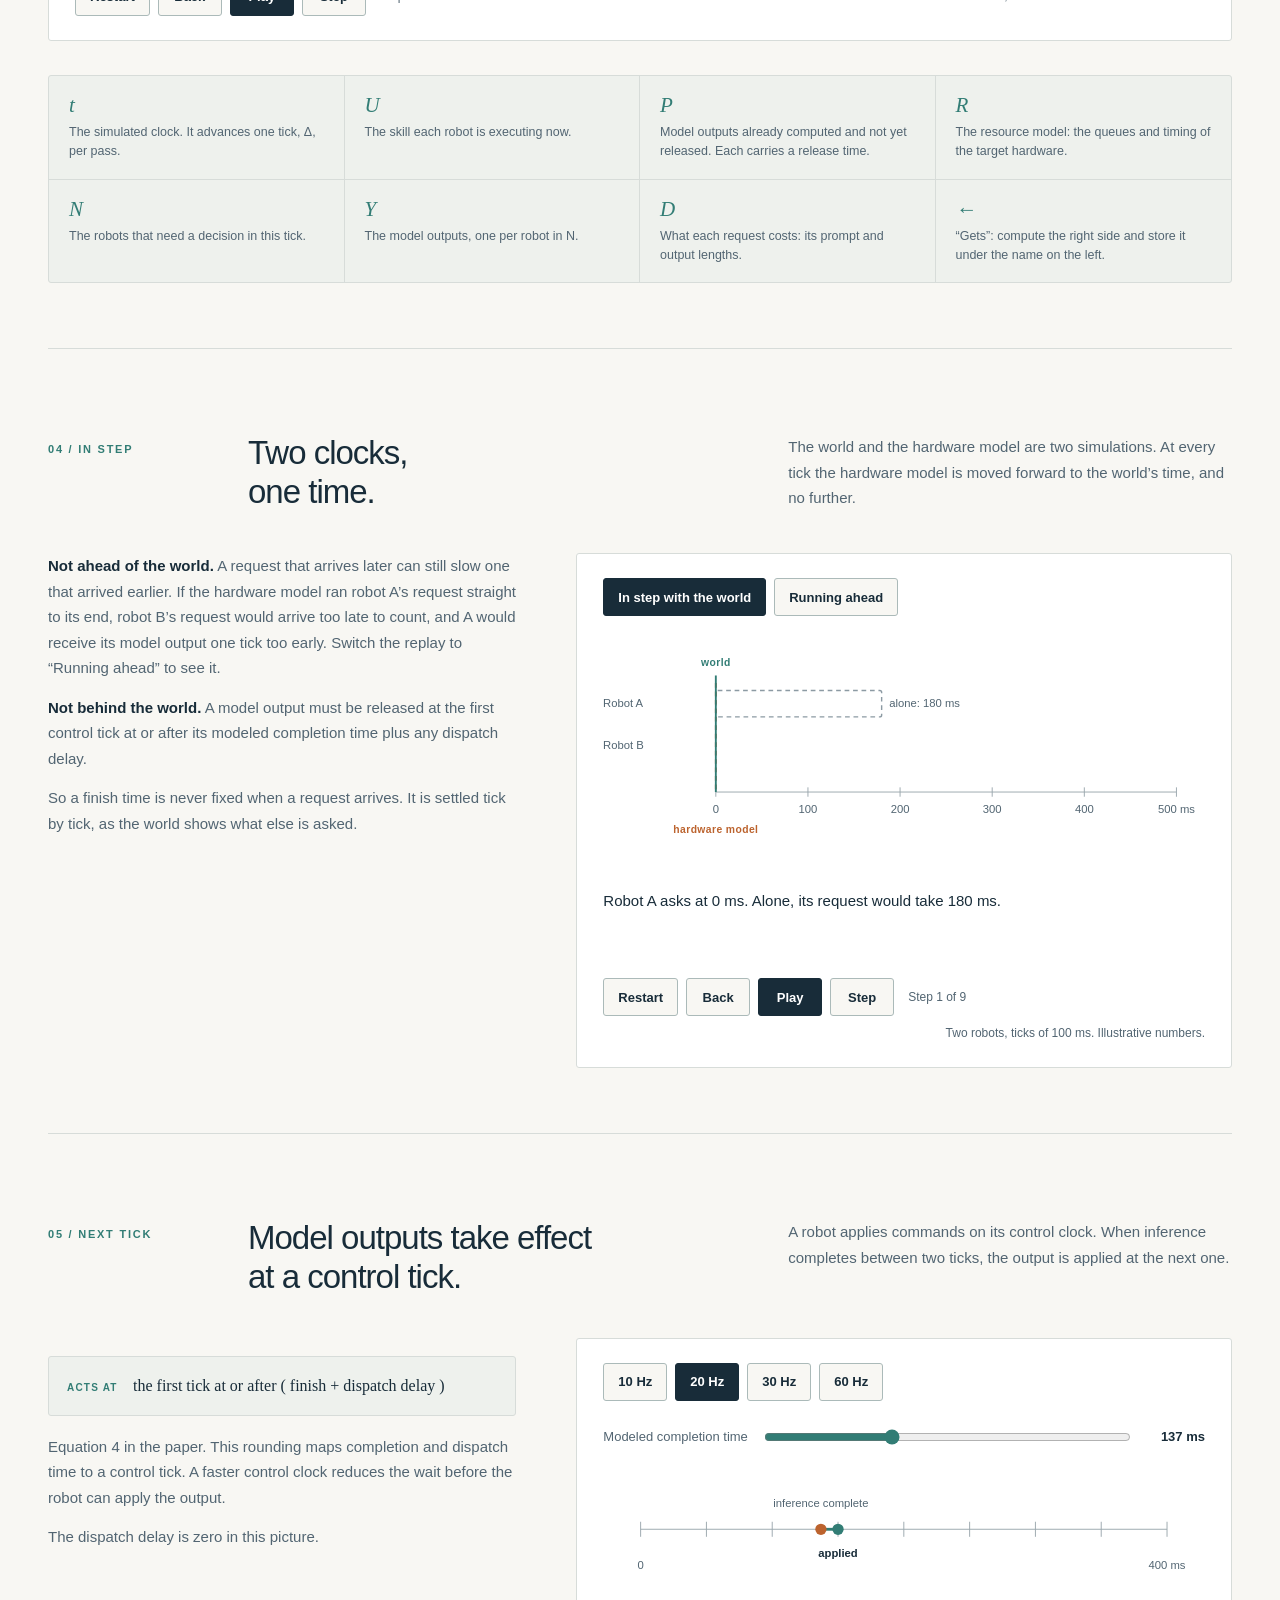
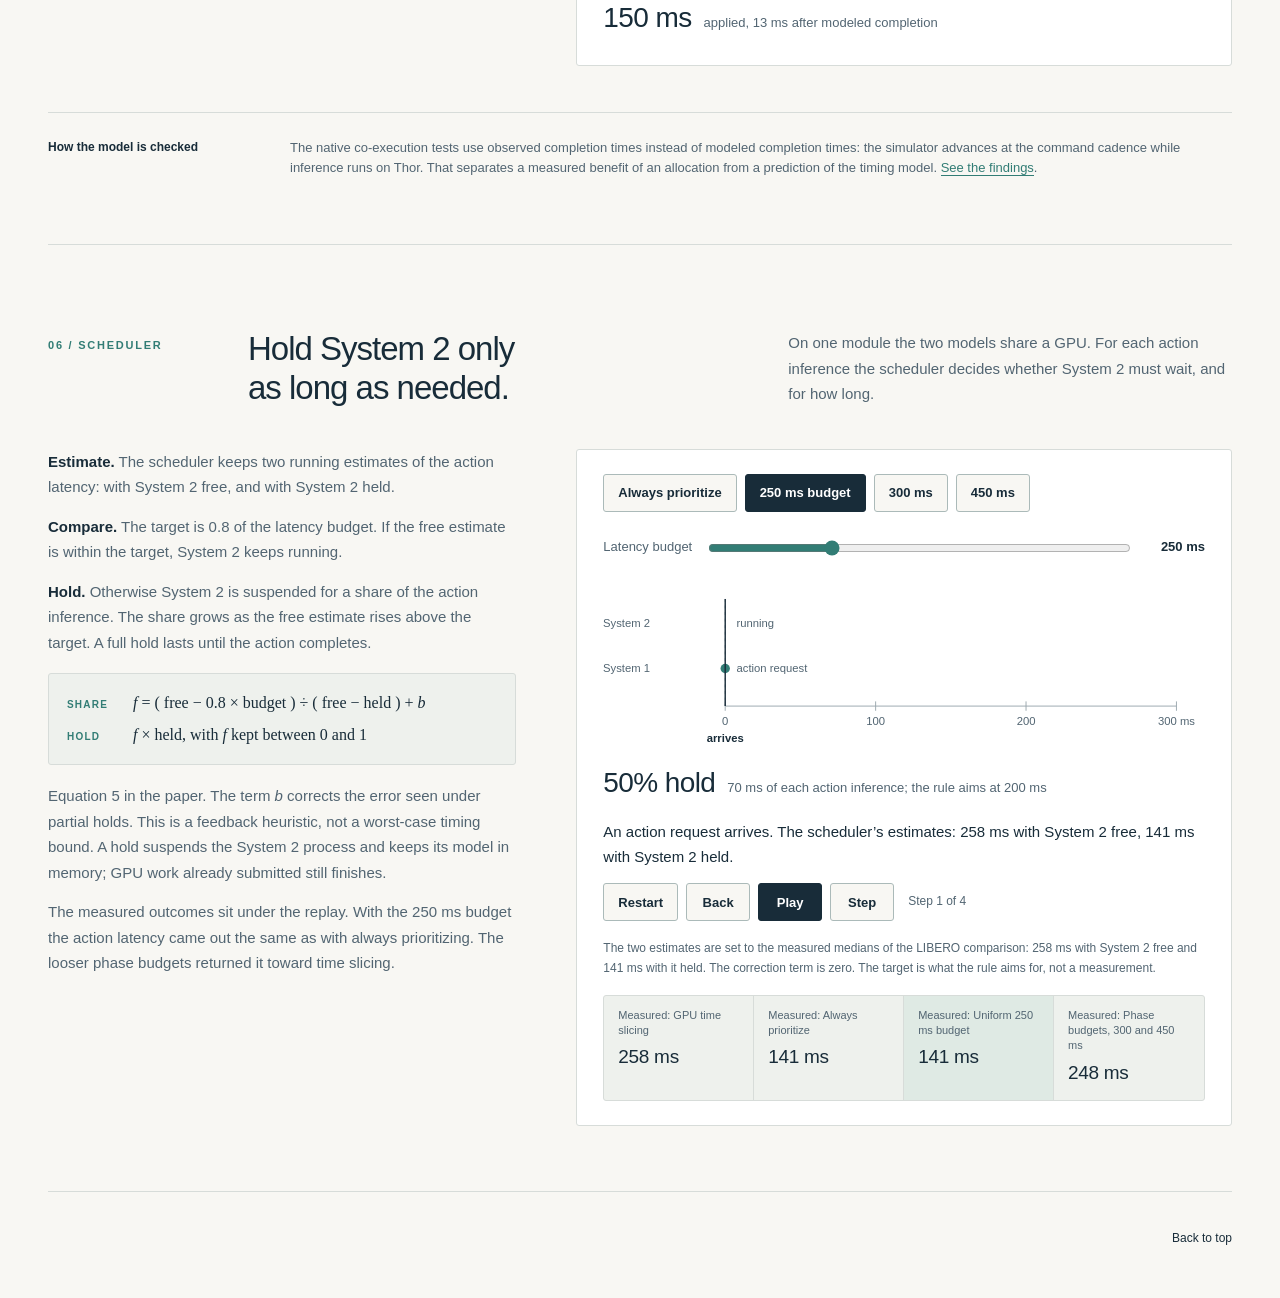
==== commit 1233dd3b: "Publish action delay responsiveness and updated workload demonstrations" ====
--- a/model.html
+++ b/model.html
@@ -14,7 +14,7 @@
 <header class="masthead"><a class="wordmark" href="index.html">Collab<span>Time</span><i aria-hidden="true"></i></a><nav aria-label="Main navigation"><a href="index.html">Overview</a><a href="#request">One request</a><a href="#shared">Shared server</a><a href="#loop">The loop</a><a href="#step">In step</a><a href="#scheduler">Scheduler</a></nav></header>
 <main id="main">
 <section class="page-hero">
-  <div><p class="eyebrow">Method · Timing model</p><h1>From a hardware time<br>to the robot’s<br><em>next move.</em></h1><p class="lead">For every inference request the model answers one question: when can the robot use the reply? Six replays show how that answer is built, how it reaches the simulated robot, and how the scheduler uses it. Play each one, pause it, or step through it.</p></div>
+  <div><p class="eyebrow">Method · Timing model</p><h1>From a hardware time<br>to the robot’s<br><em>next move.</em></h1><p class="lead">For every inference request, the timing model determines when the robot can use the model output. Six interactive examples show how response latency is computed, how outputs reach the simulated robot, and how the scheduler uses latency estimates. Play each example, pause it, or step through it.</p></div>
   <ol class="toc" aria-label="On this page"><li><a href="#request"><span>01</span>One request: ready, start, finish</a></li><li><a href="#shared"><span>02</span>Many robots on one server</a></li><li><a href="#loop"><span>03</span>The loop that couples hardware and task</a></li><li><a href="#step"><span>04</span>Why the two clocks stay in step</a></li><li><a href="#tick"><span>05</span>From a finish time to an action</a></li><li><a href="#scheduler"><span>06</span>The scheduler that holds System 2</a></li></ol>
 </section>
 
@@ -103,10 +103,10 @@
 </section>
 
 <section id="loop" class="section">
-  <div class="section-heading"><p class="eyebrow">03 / The loop</p><h2>What the reply says,<br>and when it lands.</h2><p>The loop of Figure 4 couples the task simulator to the hardware model. It answers two questions with two different tools.</p></div>
+  <div class="section-heading"><p class="eyebrow">03 / The loop</p><h2>Model output and<br>when the robot can use it.</h2><p>The loop of Figure 4 couples the task simulator to the hardware model. Model inference determines the output; hardware modeling determines when it becomes available to the robot.</p></div>
   <div class="two">
-    <div class="panel"><h3>What does the reply say?</h3><p>The real model answers, at once, on the simulation host. The time the host takes is ignored.</p></div>
-    <div class="panel"><h3>When may the robot use it?</h3><p>The resource model answers. It plays the target CPU, GPU and link from the two rules above, in simulated time. Until then the reply waits, locked.</p></div>
+    <div class="panel"><h3>What does the model produce?</h3><p>Actual inference runs on the simulation host to produce the model output. Host execution time does not advance simulated time.</p></div>
+    <div class="panel"><h3>When may the robot use it?</h3><p>The resource model simulates the target CPU, GPU and link. The output remains pending until its modeled release time.</p></div>
   </div>
   <div class="panel">
     <div class="stepper">
@@ -138,10 +138,10 @@
   <dl class="glossary">
     <div><dt>t</dt><dd>The simulated clock. It advances one tick, Δ, per pass.</dd></div>
     <div><dt>U</dt><dd>The skill each robot is executing now.</dd></div>
-    <div><dt>P</dt><dd>Replies already computed and not yet released. Each carries a release time.</dd></div>
+    <div><dt>P</dt><dd>Model outputs already computed and not yet released. Each carries a release time.</dd></div>
     <div><dt>R</dt><dd>The resource model: the queues and timing of the target hardware.</dd></div>
     <div><dt>N</dt><dd>The robots that need a decision in this tick.</dd></div>
-    <div><dt>Y</dt><dd>The replies from the real model, one per robot in N.</dd></div>
+    <div><dt>Y</dt><dd>The model outputs, one per robot in N.</dd></div>
     <div><dt>D</dt><dd>What each request costs: its prompt and output lengths.</dd></div>
     <div><dt>←</dt><dd>“Gets”: compute the right side and store it under the name on the left.</dd></div>
   </dl>
@@ -151,8 +151,8 @@
   <div class="section-heading"><p class="eyebrow">04 / In step</p><h2>Two clocks,<br>one time.</h2><p>The world and the hardware model are two simulations. At every tick the hardware model is moved forward to the world’s time, and no further.</p></div>
   <div class="explain">
     <div class="prose">
-      <p><strong>Not ahead of the world.</strong> A request that arrives later can still slow one that arrived earlier. If the hardware model ran robot A’s request straight to its end, robot B’s request would arrive too late to count, and A would get its reply one tick too early. Switch the replay to “Running ahead” to see it.</p>
-      <p><strong>Not behind the world.</strong> A reply that is finished must reach its robot at the next tick, not later.</p>
+      <p><strong>Not ahead of the world.</strong> A request that arrives later can still slow one that arrived earlier. If the hardware model ran robot A’s request straight to its end, robot B’s request would arrive too late to count, and A would receive its model output one tick too early. Switch the replay to “Running ahead” to see it.</p>
+      <p><strong>Not behind the world.</strong> A model output must be released at the first control tick at or after its modeled completion time plus any dispatch delay.</p>
       <p>So a finish time is never fixed when a request arrives. It is settled tick by tick, as the world shows what else is asked.</p>
     </div>
     <div class="panel">
@@ -180,13 +180,13 @@
 </section>
 
 <section id="tick" class="section">
-  <div class="section-heading"><p class="eyebrow">05 / Next tick</p><h2>A reply acts at<br>the next control tick.</h2><p>A robot applies commands on its control clock. A reply that finishes between two ticks waits for the next one.</p></div>
+  <div class="section-heading"><p class="eyebrow">05 / Next tick</p><h2>Model outputs take effect<br>at a control tick.</h2><p>A robot applies commands on its control clock. When inference completes between two ticks, the output is applied at the next one.</p></div>
   <div class="explain">
     <div class="prose">
       <div class="eq" role="group" aria-label="Equation 4 in words">
         <div><span class="lab">acts at</span> the first tick at or after ( finish + dispatch delay )</div>
       </div>
-      <p>Equation 4 in the paper. This rounding is the last step from a hardware time to a robot action. A faster control clock wastes less of a fast reply.</p>
+      <p>Equation 4 in the paper. This rounding maps completion and dispatch time to a control tick. A faster control clock reduces the wait before the robot can apply the output.</p>
       <p class="note">The dispatch delay is zero in this picture.</p>
     </div>
     <div class="panel">
@@ -196,15 +196,15 @@
         <button type="button" data-hz="30" aria-pressed="false">30 Hz</button>
         <button type="button" data-hz="60" aria-pressed="false">60 Hz</button>
       </div>
-      <label class="slider" for="finish"><span>Reply finishes at</span><input id="finish" type="range" min="0" max="400" step="1" value="137"><output id="finish-out" for="finish">137 ms</output></label>
-      <svg id="tick-svg" viewBox="0 0 640 118" role="img" aria-labelledby="tick-title"><title id="tick-title">A time axis with control ticks. The reply finishes between two ticks and is applied at the next one.</title>
+      <label class="slider" for="finish"><span>Modeled completion time</span><input id="finish" type="range" min="0" max="400" step="1" value="137"><output id="finish-out" for="finish">137 ms</output></label>
+      <svg id="tick-svg" viewBox="0 0 640 118" role="img" aria-labelledby="tick-title"><title id="tick-title">A time axis with control ticks. Modeled inference completes between two ticks; the output is applied at the next one.</title>
         <line class="d-axis" x1="40" y1="62" x2="600" y2="62"/><g id="tick-marks"></g>
         <text class="d-lab" x="40" y="104" text-anchor="middle">0</text><text class="d-lab" x="600" y="104" text-anchor="middle">400 ms</text>
       </svg>
-      <p class="readout" aria-live="polite"><strong id="tick-ms">150 ms</strong><span id="tick-text">applied, 13 ms after the reply was ready</span></p>
-    </div>
-  </div>
-  <aside class="interpretation"><strong>How the model is checked</strong><p>The native co-execution tests replace the modeled finish time with replies from the physical device: the simulator advances at the command cadence while inference runs on Thor. That separates a measured benefit of an allocation from a prediction of the timing model. <a class="inline" href="index.html#findings">See the findings</a>.</p></aside>
+      <p class="readout" aria-live="polite"><strong id="tick-ms">150 ms</strong><span id="tick-text">applied, 13 ms after modeled completion</span></p>
+    </div>
+  </div>
+  <aside class="interpretation"><strong>How the model is checked</strong><p>The native co-execution tests use observed completion times instead of modeled completion times: the simulator advances at the command cadence while inference runs on Thor. That separates a measured benefit of an allocation from a prediction of the timing model. <a class="inline" href="index.html#findings">See the findings</a>.</p></aside>
 </section>
 <section id="scheduler" class="section">
   <div class="section-heading"><p class="eyebrow">06 / Scheduler</p><h2>Hold System 2 only<br>as long as needed.</h2><p>On one module the two models share a GPU. For each action inference the scheduler decides whether System 2 must wait, and for how long.</p></div>
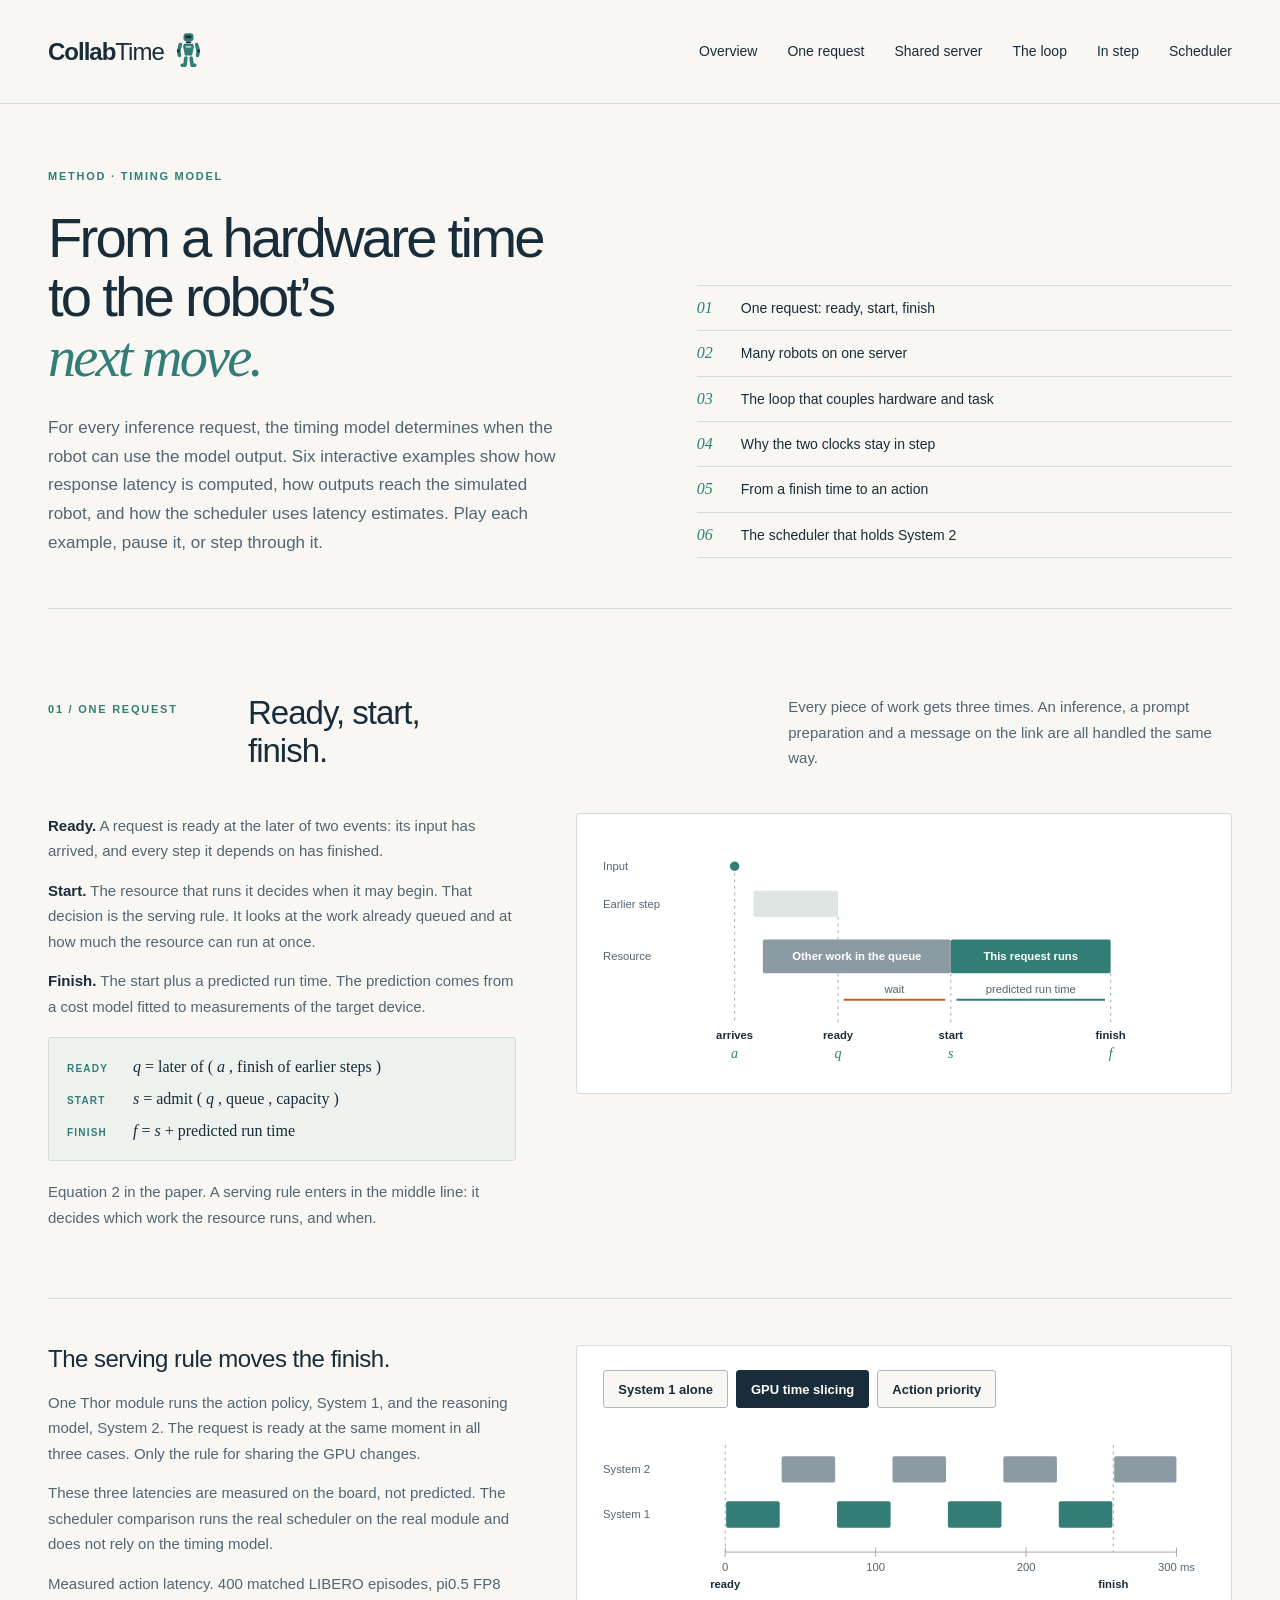
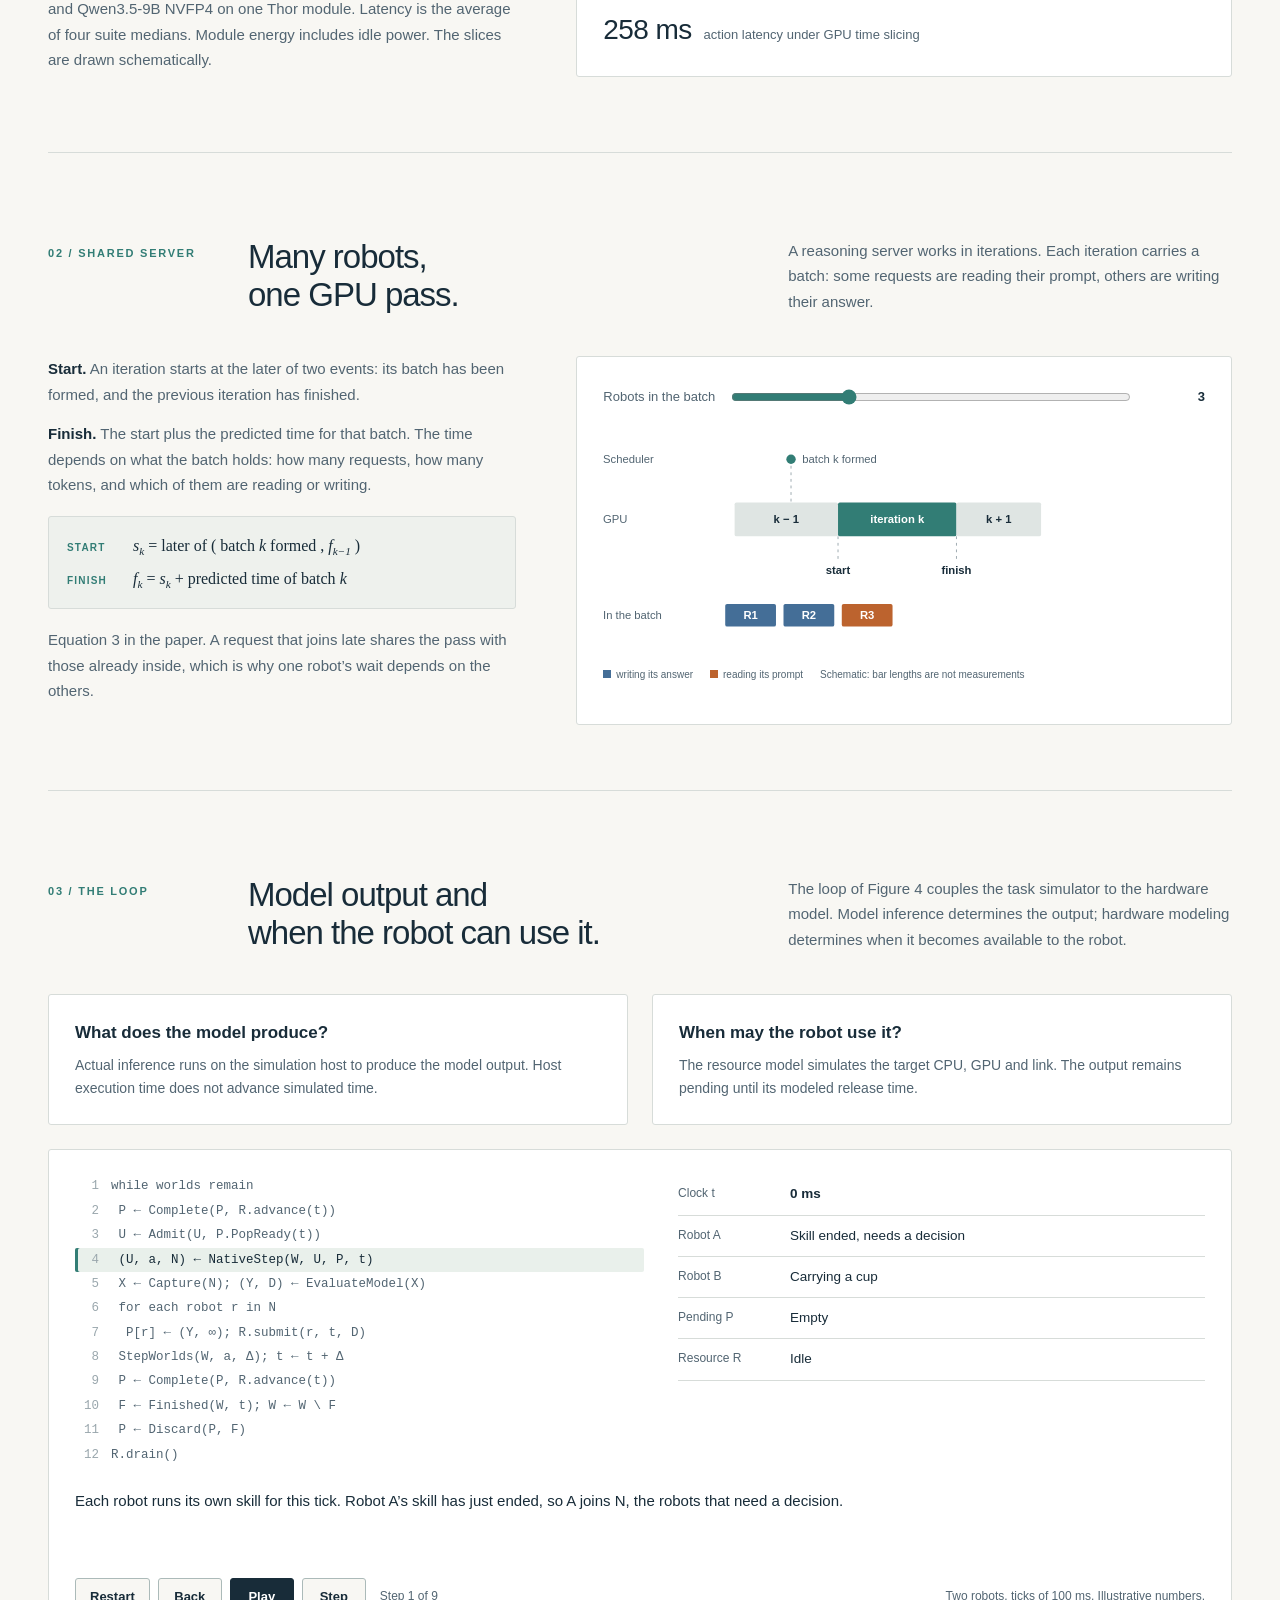
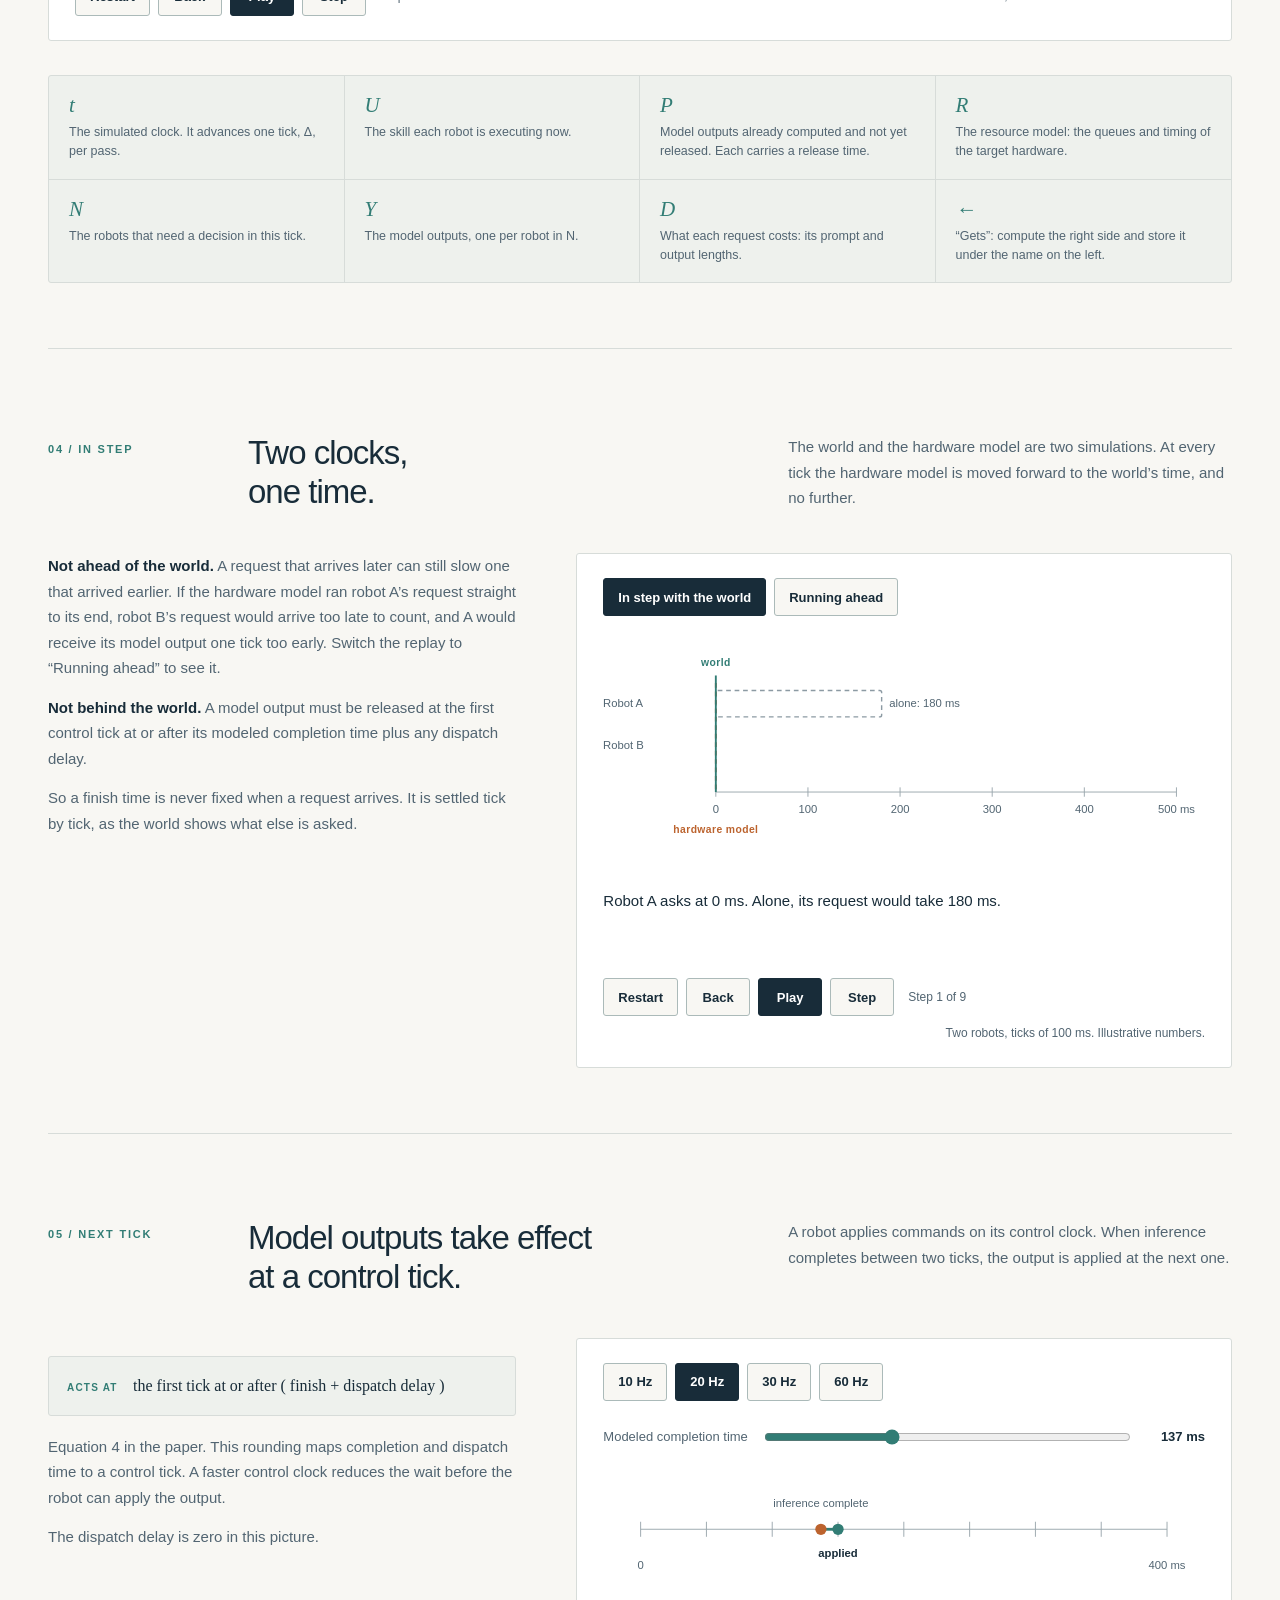
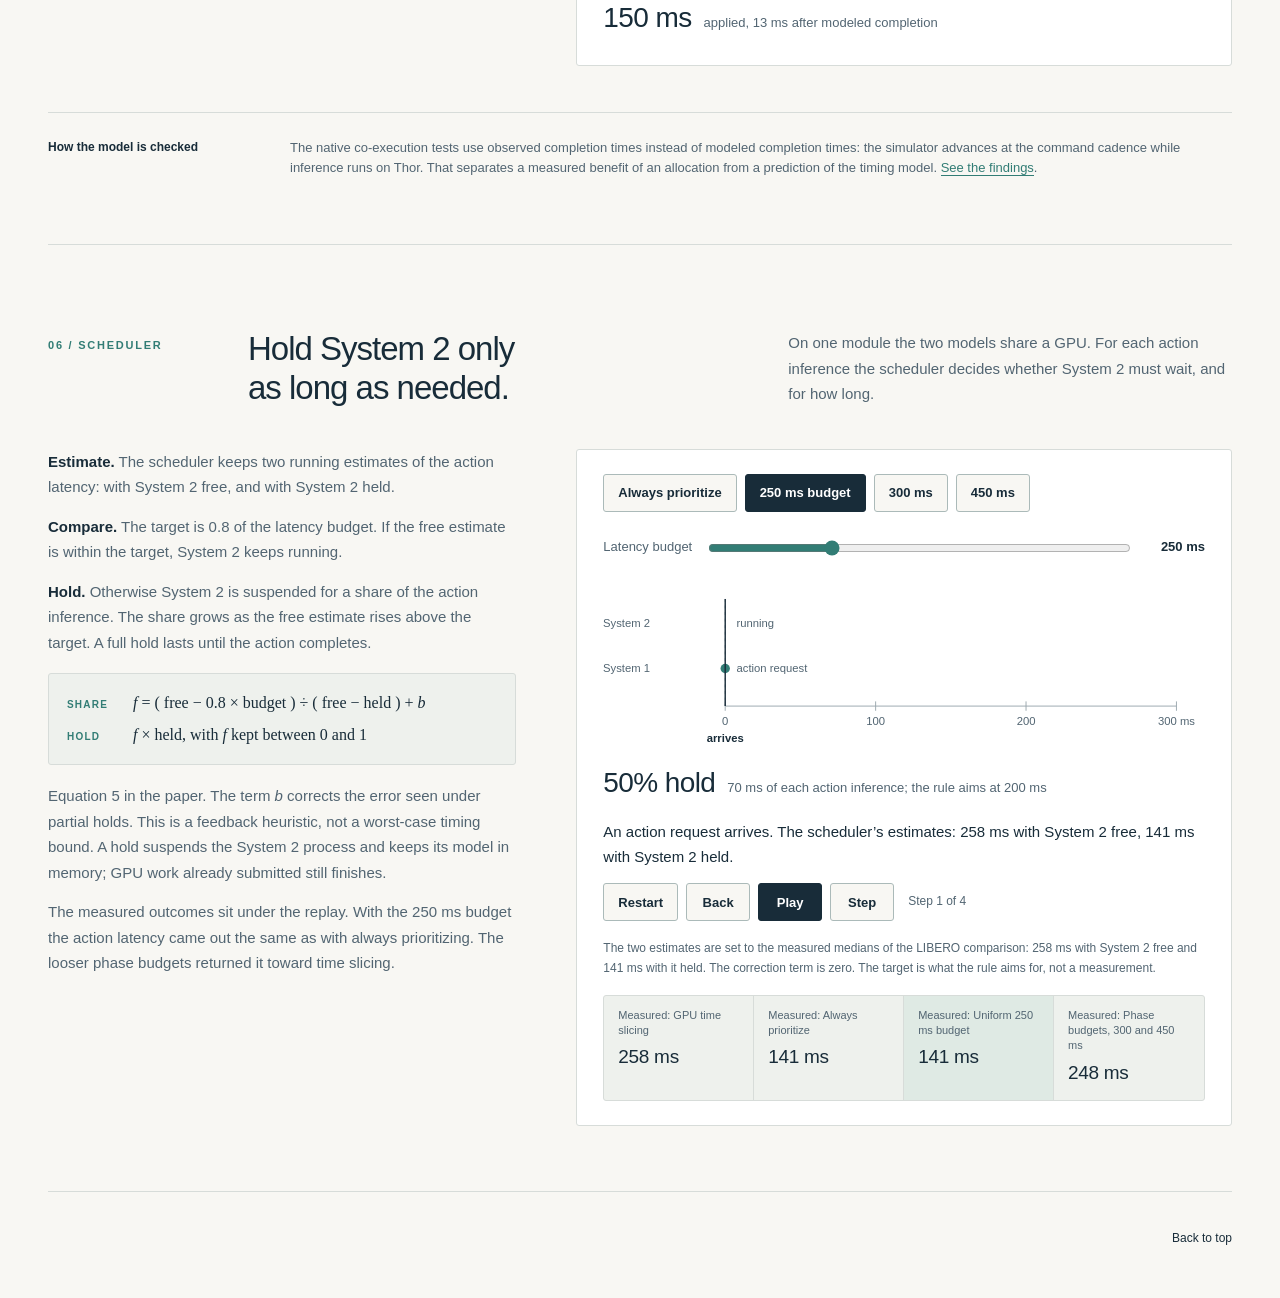
==== commit 5fa1d265: "Publish action delay responsiveness and updated workload demonstrations" ====
--- a/model.html
+++ b/model.html
@@ -11,7 +11,7 @@
 </head>
 <body>
 <a class="skip" href="#main">Skip to content</a>
-<header class="masthead"><a class="wordmark" href="index.html">Collab<span>Time</span><i aria-hidden="true"></i></a><nav aria-label="Main navigation"><a href="index.html">Overview</a><a href="#request">One request</a><a href="#shared">Shared server</a><a href="#loop">The loop</a><a href="#step">In step</a><a href="#scheduler">Scheduler</a></nav></header>
+<header class="masthead"><a class="wordmark" href="index.html">Collab<span>Time</span><svg class="bot-icon humanoid-icon" viewBox="0 0 32 40" aria-hidden="true" focusable="false"><rect class="robot-shell" x="10.5" y="1.5" width="11" height="9" rx="3.5"/><rect class="robot-visor" x="12.5" y="4" width="7" height="3" rx="1.5"/><path class="robot-shell" d="M11 13h10l1 3-2 10h-8l-2-10z"/><path class="robot-chest" d="M13.5 16.5h5"/><path class="robot-limb" d="m7 14-2 7 1 5m19-12 2 7-1 5M13 29l-1 8H9m10-8 1 8h3"/><circle class="robot-joint" cx="5" cy="21" r="1.6"/><circle class="robot-joint" cx="27" cy="21" r="1.6"/><path class="robot-neck" d="M14 11.5h4"/></svg></a><nav aria-label="Main navigation"><a href="index.html">Overview</a><a href="#request">One request</a><a href="#shared">Shared server</a><a href="#loop">The loop</a><a href="#step">In step</a><a href="#scheduler">Scheduler</a></nav></header>
 <main id="main">
 <section class="page-hero">
   <div><p class="eyebrow">Method · Timing model</p><h1>From a hardware time<br>to the robot’s<br><em>next move.</em></h1><p class="lead">For every inference request, the timing model determines when the robot can use the model output. Six interactive examples show how response latency is computed, how outputs reach the simulated robot, and how the scheduler uses latency estimates. Play each example, pause it, or step through it.</p></div>
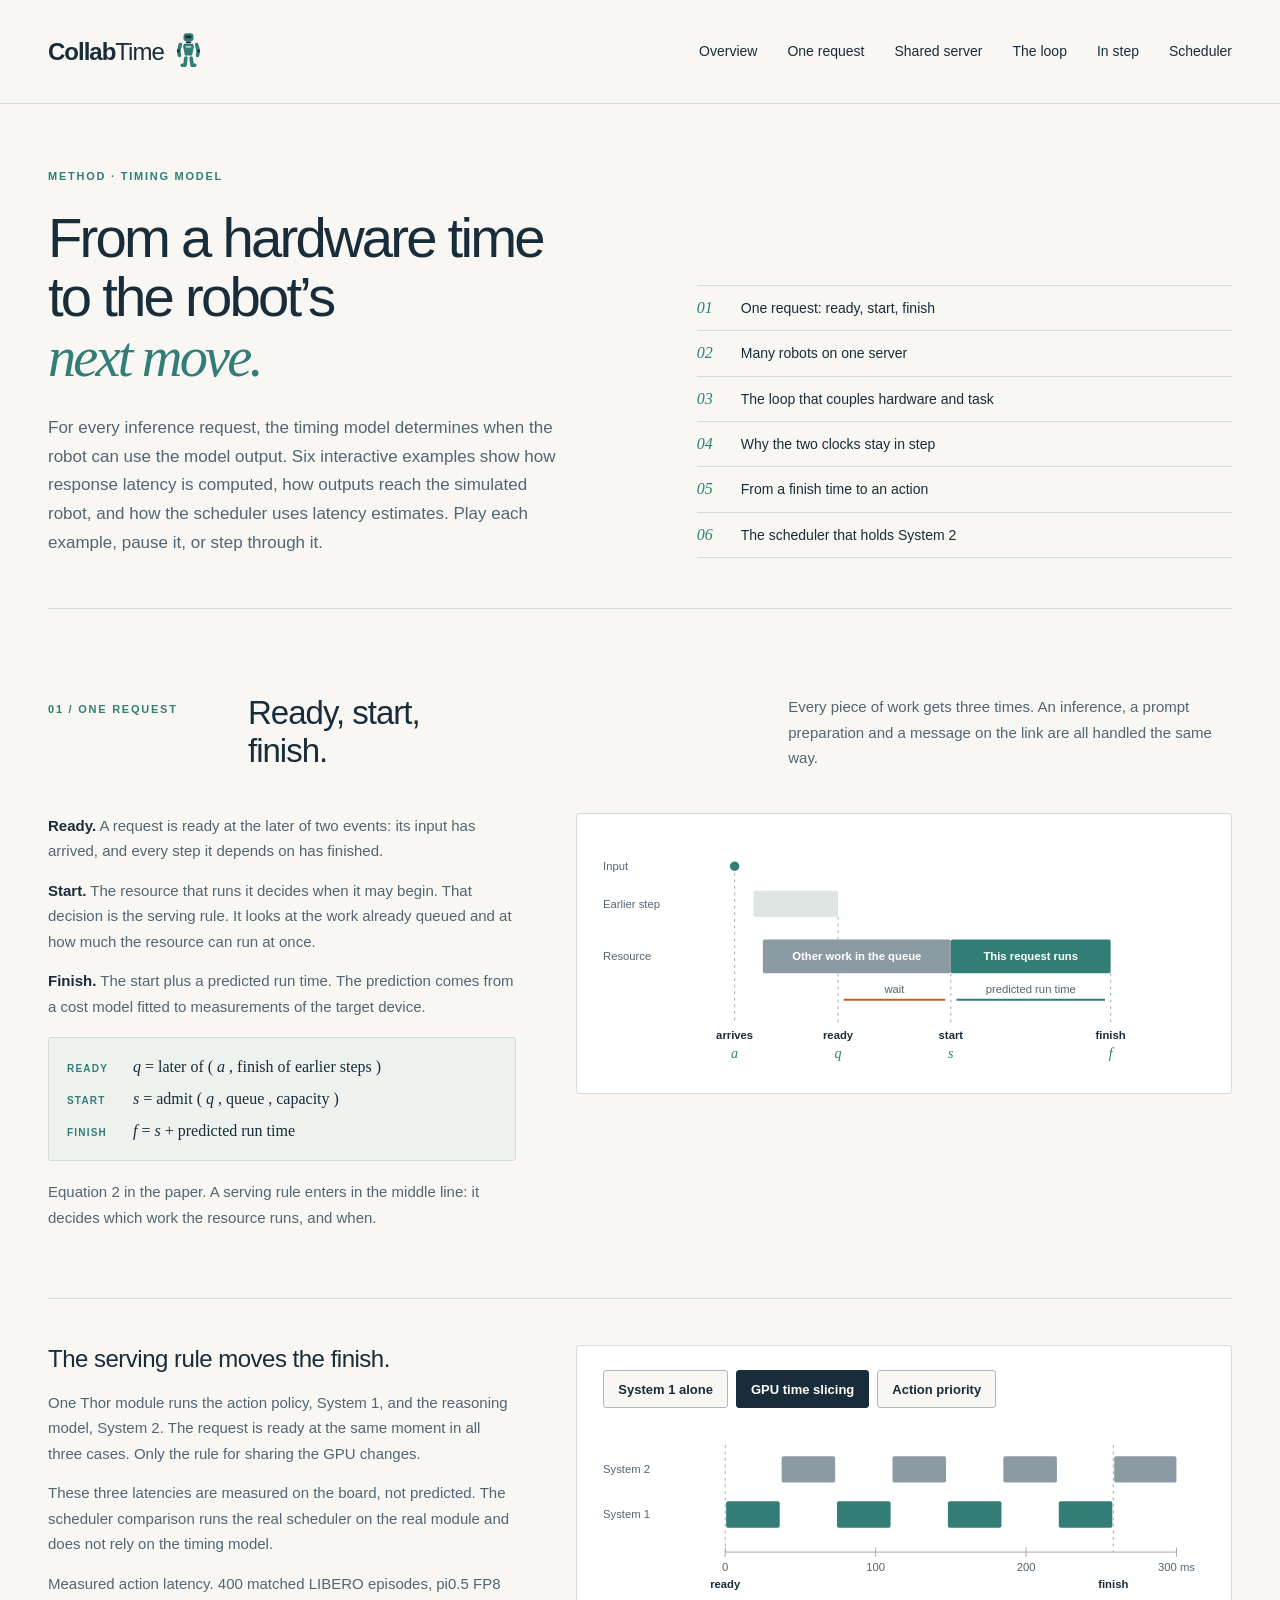
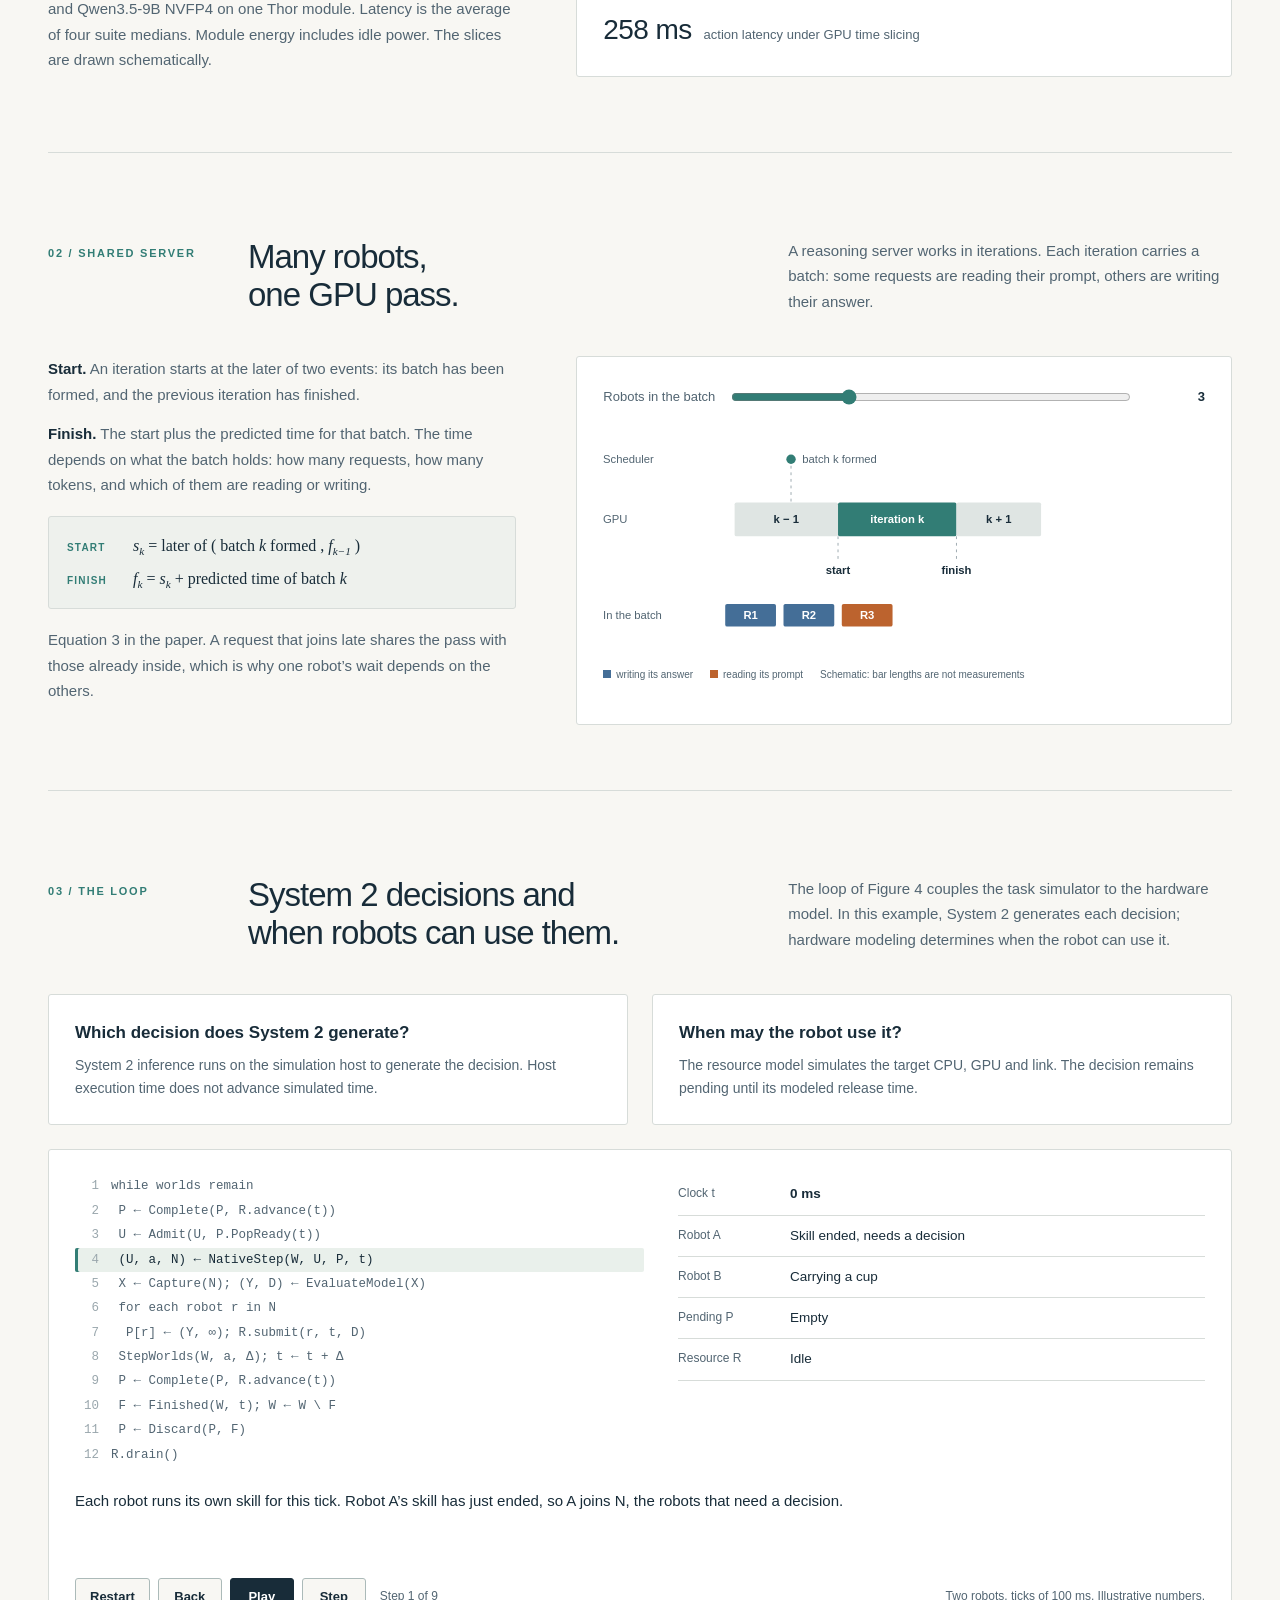
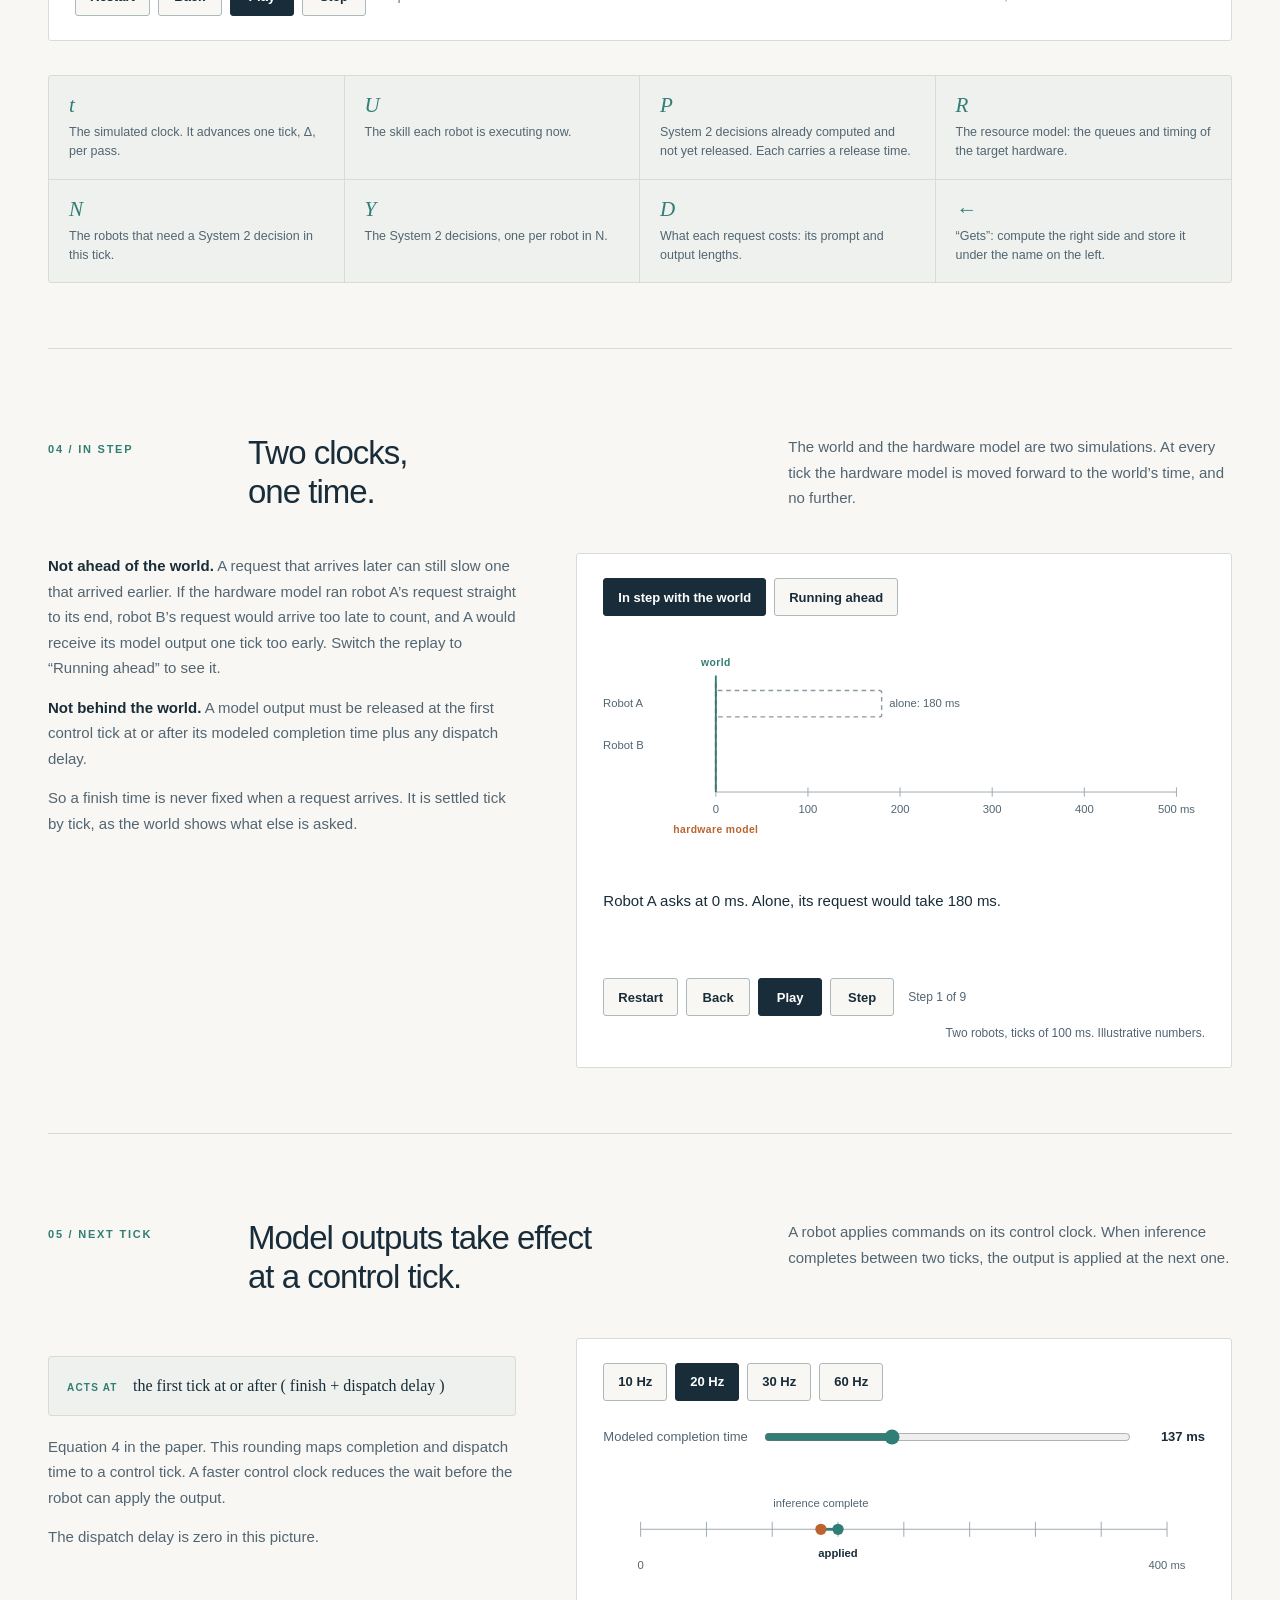
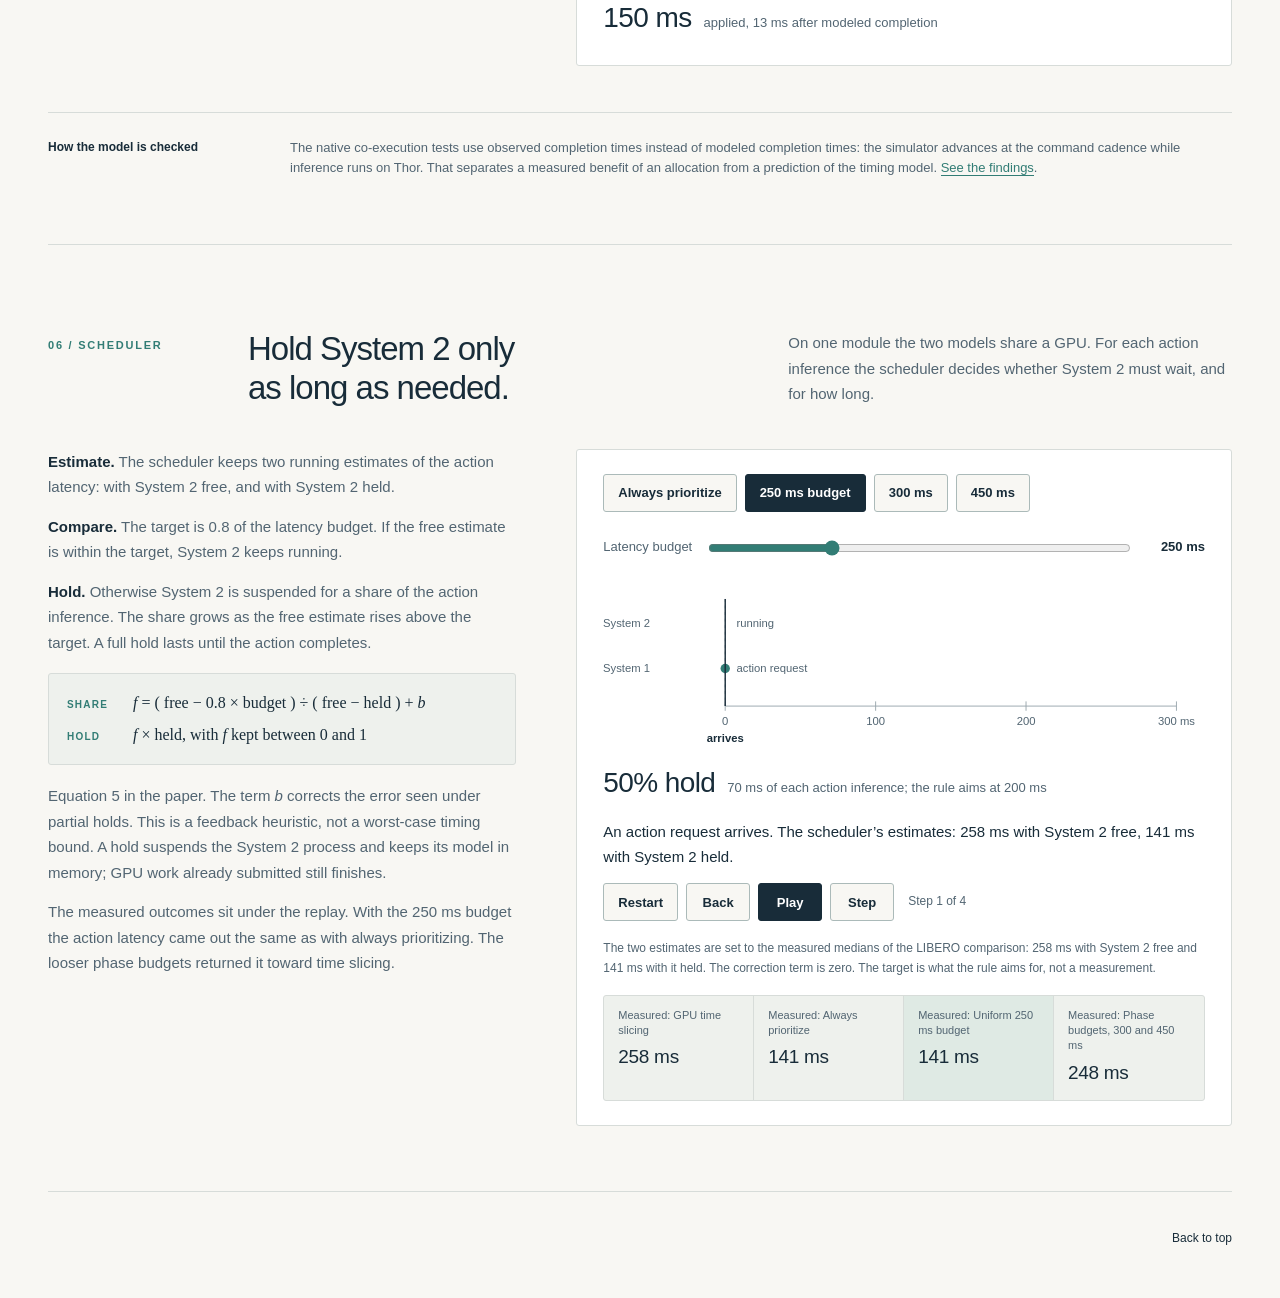
==== commit d3413c34: "Publish action delay responsiveness and updated workload demonstrations" ====
--- a/model.html
+++ b/model.html
@@ -103,10 +103,10 @@
 </section>
 
 <section id="loop" class="section">
-  <div class="section-heading"><p class="eyebrow">03 / The loop</p><h2>Model output and<br>when the robot can use it.</h2><p>The loop of Figure 4 couples the task simulator to the hardware model. Model inference determines the output; hardware modeling determines when it becomes available to the robot.</p></div>
+  <div class="section-heading"><p class="eyebrow">03 / The loop</p><h2>System 2 decisions and<br>when robots can use them.</h2><p>The loop of Figure 4 couples the task simulator to the hardware model. In this example, System 2 generates each decision; hardware modeling determines when the robot can use it.</p></div>
   <div class="two">
-    <div class="panel"><h3>What does the model produce?</h3><p>Actual inference runs on the simulation host to produce the model output. Host execution time does not advance simulated time.</p></div>
-    <div class="panel"><h3>When may the robot use it?</h3><p>The resource model simulates the target CPU, GPU and link. The output remains pending until its modeled release time.</p></div>
+    <div class="panel"><h3>Which decision does System 2 generate?</h3><p>System 2 inference runs on the simulation host to generate the decision. Host execution time does not advance simulated time.</p></div>
+    <div class="panel"><h3>When may the robot use it?</h3><p>The resource model simulates the target CPU, GPU and link. The decision remains pending until its modeled release time.</p></div>
   </div>
   <div class="panel">
     <div class="stepper">
@@ -138,10 +138,10 @@
   <dl class="glossary">
     <div><dt>t</dt><dd>The simulated clock. It advances one tick, Δ, per pass.</dd></div>
     <div><dt>U</dt><dd>The skill each robot is executing now.</dd></div>
-    <div><dt>P</dt><dd>Model outputs already computed and not yet released. Each carries a release time.</dd></div>
+    <div><dt>P</dt><dd>System 2 decisions already computed and not yet released. Each carries a release time.</dd></div>
     <div><dt>R</dt><dd>The resource model: the queues and timing of the target hardware.</dd></div>
-    <div><dt>N</dt><dd>The robots that need a decision in this tick.</dd></div>
-    <div><dt>Y</dt><dd>The model outputs, one per robot in N.</dd></div>
+    <div><dt>N</dt><dd>The robots that need a System 2 decision in this tick.</dd></div>
+    <div><dt>Y</dt><dd>The System 2 decisions, one per robot in N.</dd></div>
     <div><dt>D</dt><dd>What each request costs: its prompt and output lengths.</dd></div>
     <div><dt>←</dt><dd>“Gets”: compute the right side and store it under the name on the left.</dd></div>
   </dl>
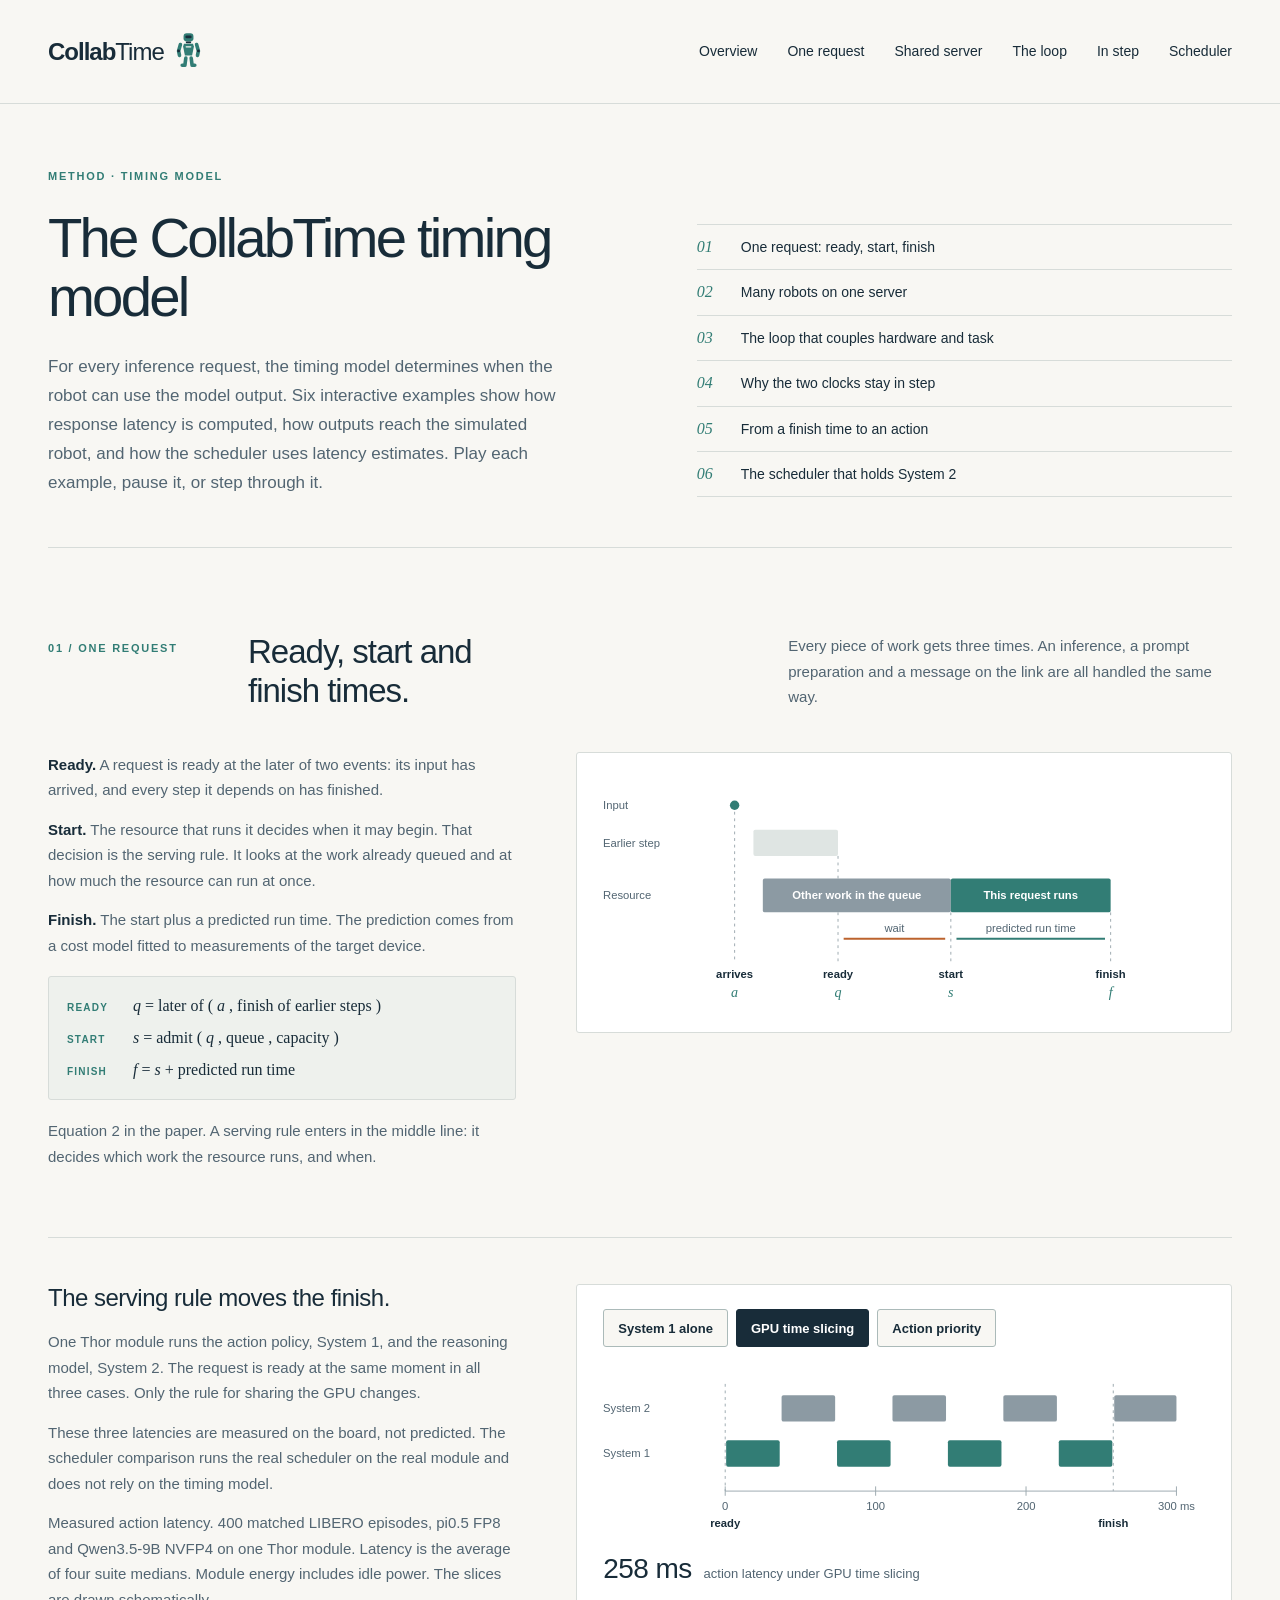
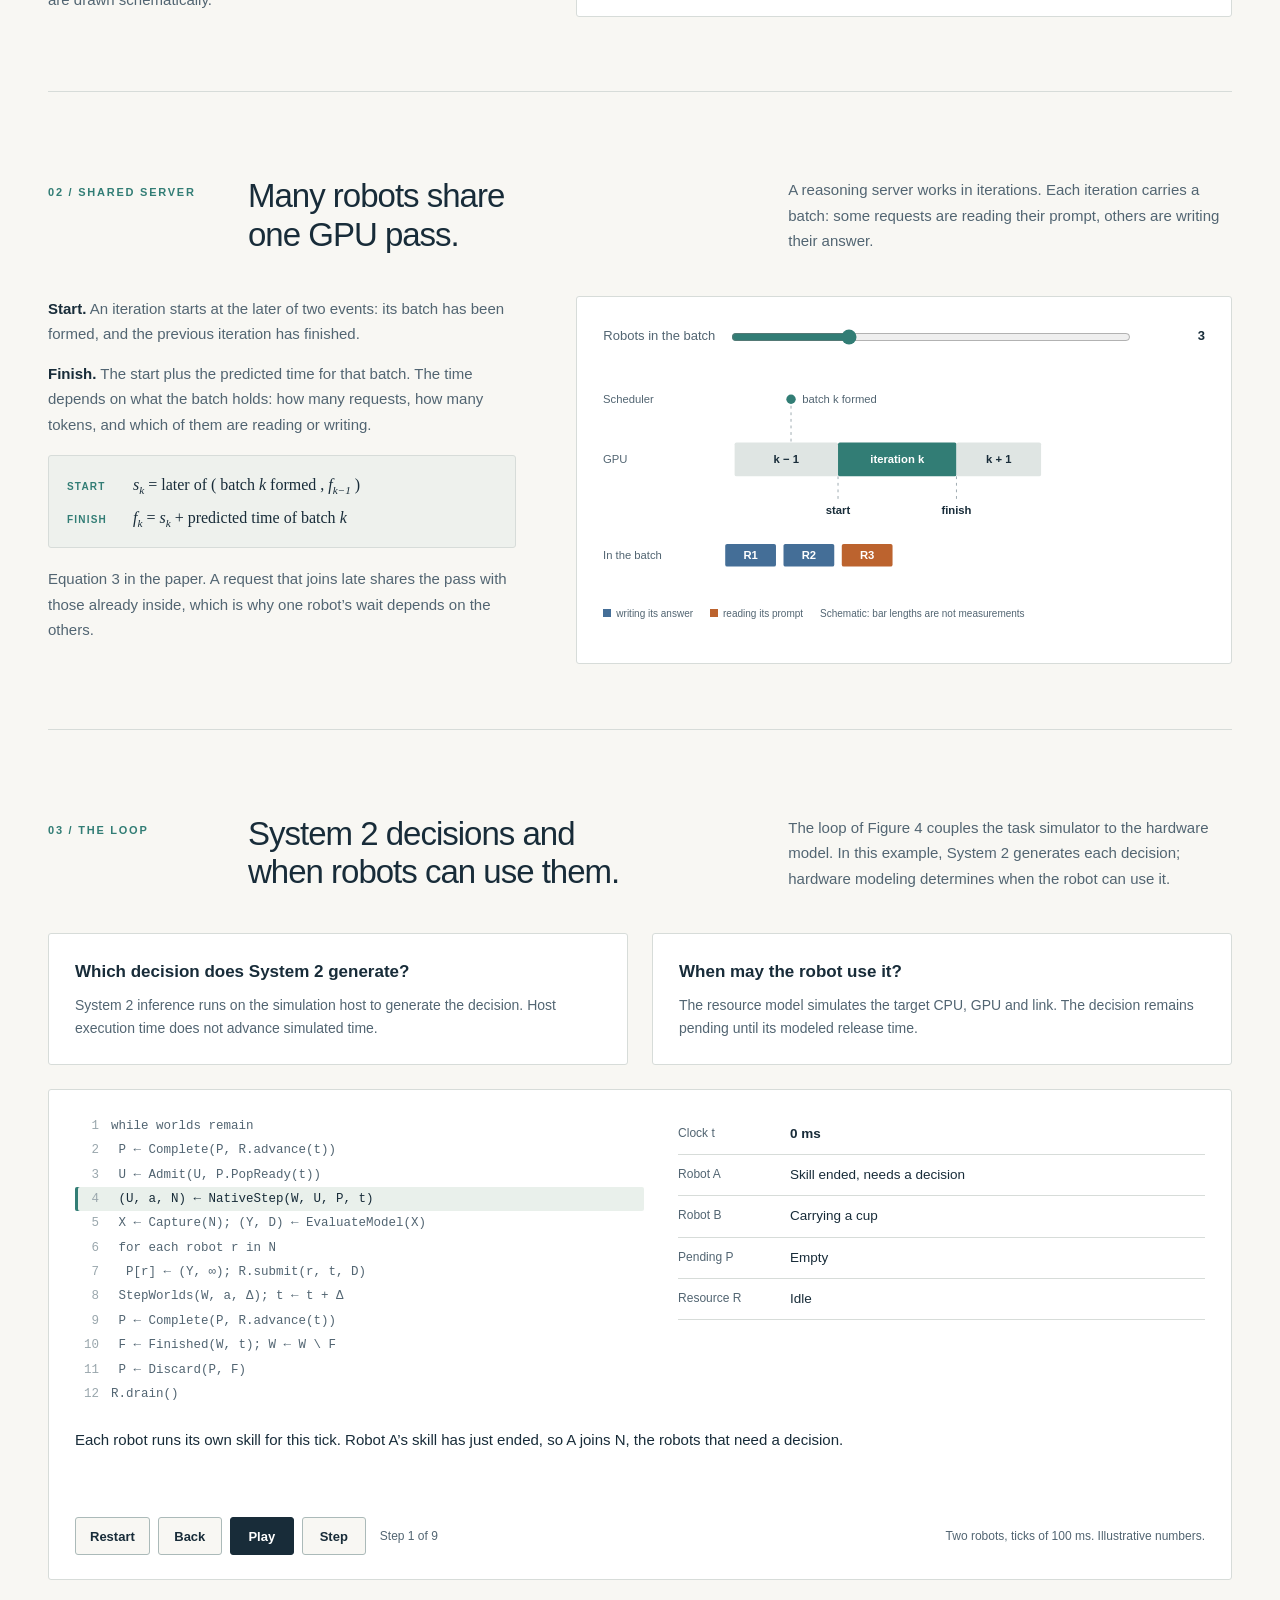
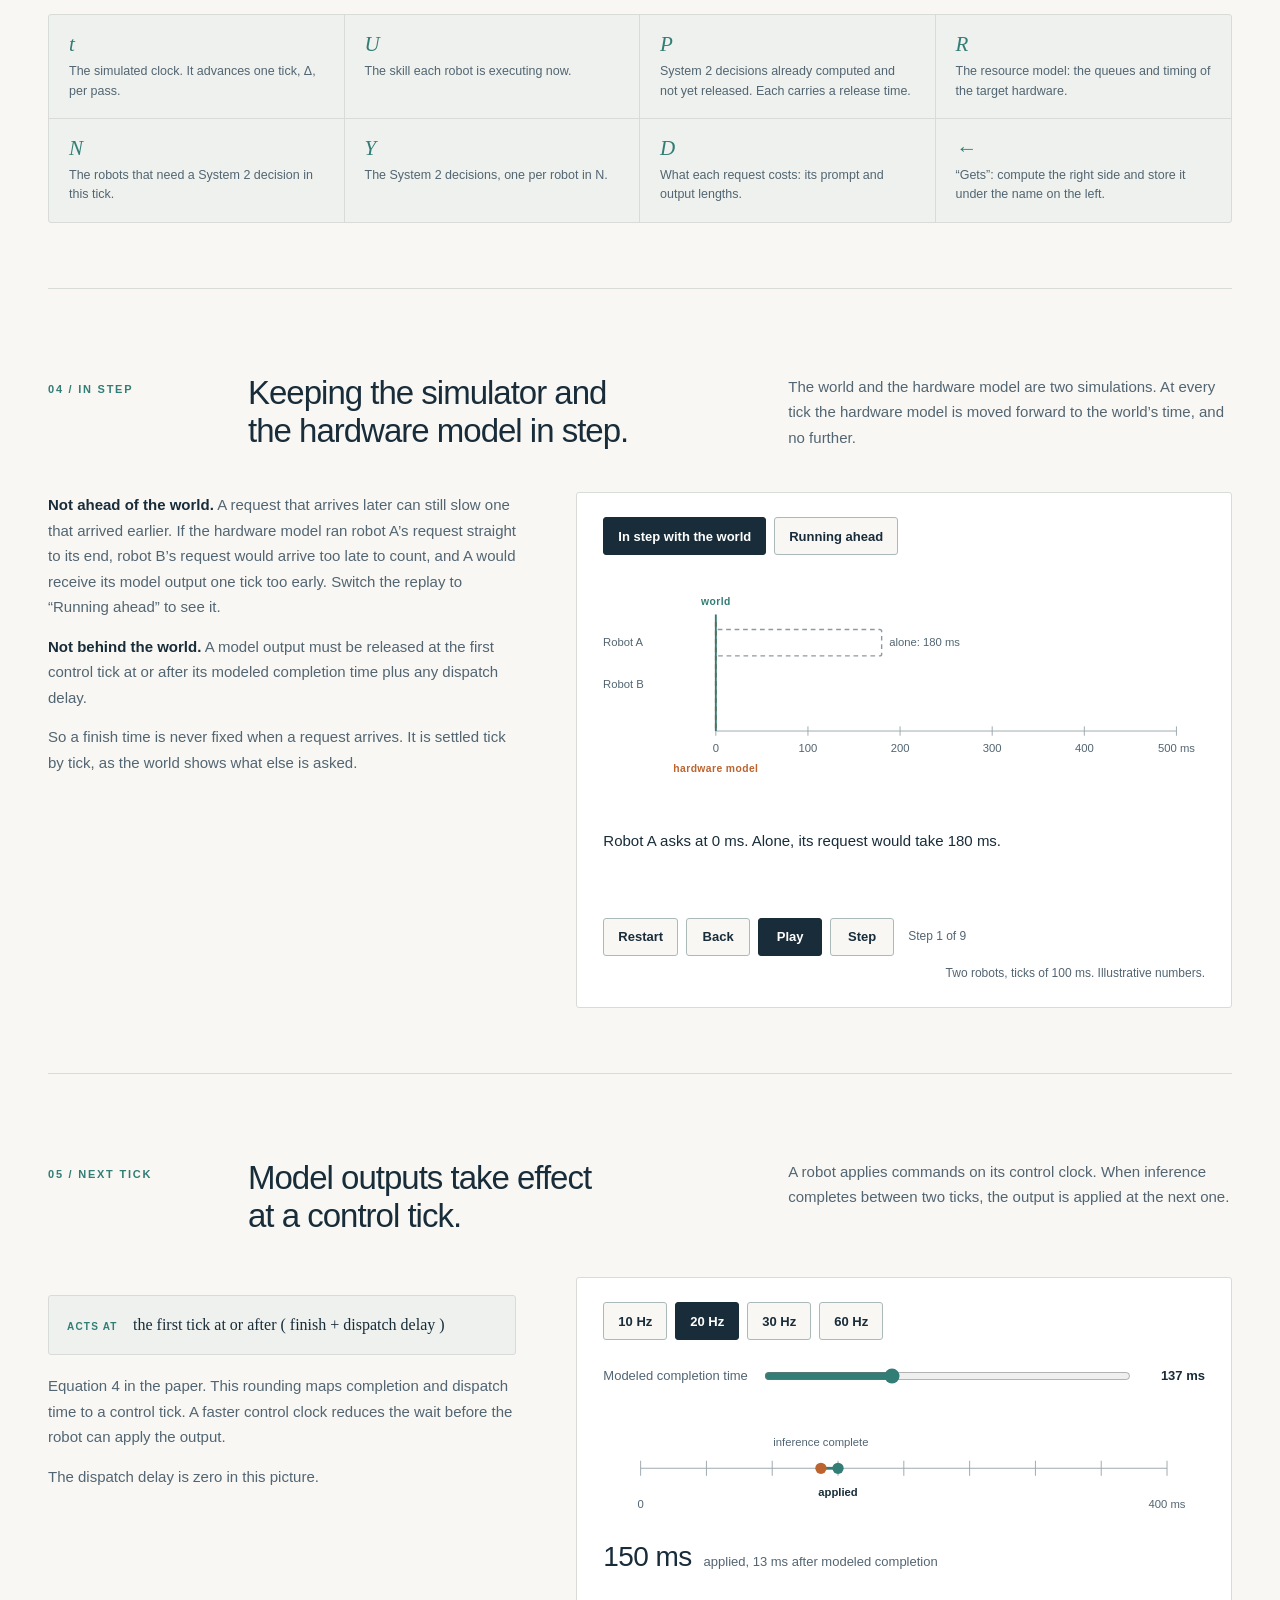
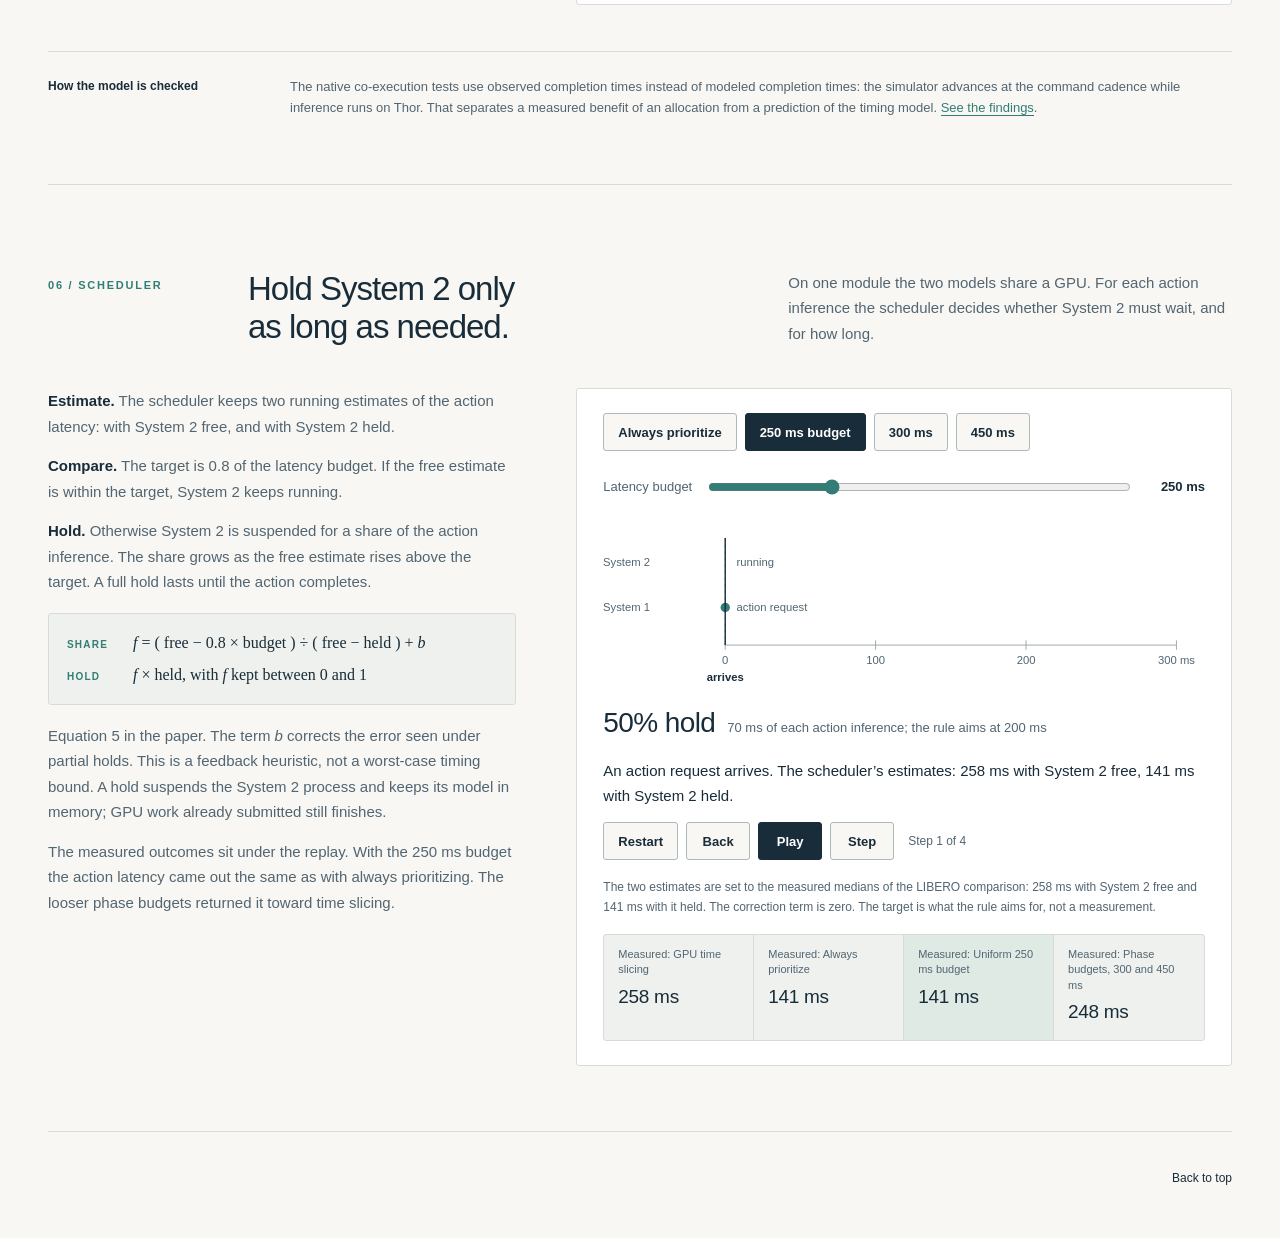
==== commit 27ca6421: "Timing model page: plain descriptive headings" ====
--- a/model.html
+++ b/model.html
@@ -14,12 +14,12 @@
 <header class="masthead"><a class="wordmark" href="index.html">Collab<span>Time</span><svg class="bot-icon humanoid-icon" viewBox="0 0 32 40" aria-hidden="true" focusable="false"><rect class="robot-shell" x="10.5" y="1.5" width="11" height="9" rx="3.5"/><rect class="robot-visor" x="12.5" y="4" width="7" height="3" rx="1.5"/><path class="robot-shell" d="M11 13h10l1 3-2 10h-8l-2-10z"/><path class="robot-chest" d="M13.5 16.5h5"/><path class="robot-limb" d="m7 14-2 7 1 5m19-12 2 7-1 5M13 29l-1 8H9m10-8 1 8h3"/><circle class="robot-joint" cx="5" cy="21" r="1.6"/><circle class="robot-joint" cx="27" cy="21" r="1.6"/><path class="robot-neck" d="M14 11.5h4"/></svg></a><nav aria-label="Main navigation"><a href="index.html">Overview</a><a href="#request">One request</a><a href="#shared">Shared server</a><a href="#loop">The loop</a><a href="#step">In step</a><a href="#scheduler">Scheduler</a></nav></header>
 <main id="main">
 <section class="page-hero">
-  <div><p class="eyebrow">Method · Timing model</p><h1>From a hardware time<br>to the robot’s<br><em>next move.</em></h1><p class="lead">For every inference request, the timing model determines when the robot can use the model output. Six interactive examples show how response latency is computed, how outputs reach the simulated robot, and how the scheduler uses latency estimates. Play each example, pause it, or step through it.</p></div>
+  <div><p class="eyebrow">Method · Timing model</p><h1>The CollabTime timing model</h1><p class="lead">For every inference request, the timing model determines when the robot can use the model output. Six interactive examples show how response latency is computed, how outputs reach the simulated robot, and how the scheduler uses latency estimates. Play each example, pause it, or step through it.</p></div>
   <ol class="toc" aria-label="On this page"><li><a href="#request"><span>01</span>One request: ready, start, finish</a></li><li><a href="#shared"><span>02</span>Many robots on one server</a></li><li><a href="#loop"><span>03</span>The loop that couples hardware and task</a></li><li><a href="#step"><span>04</span>Why the two clocks stay in step</a></li><li><a href="#tick"><span>05</span>From a finish time to an action</a></li><li><a href="#scheduler"><span>06</span>The scheduler that holds System 2</a></li></ol>
 </section>
 
 <section id="request" class="section">
-  <div class="section-heading"><p class="eyebrow">01 / One request</p><h2>Ready, start,<br>finish.</h2><p>Every piece of work gets three times. An inference, a prompt preparation and a message on the link are all handled the same way.</p></div>
+  <div class="section-heading"><p class="eyebrow">01 / One request</p><h2>Ready, start and<br>finish times.</h2><p>Every piece of work gets three times. An inference, a prompt preparation and a message on the link are all handled the same way.</p></div>
   <div class="explain">
     <div class="prose">
       <p><strong>Ready.</strong> A request is ready at the later of two events: its input has arrived, and every step it depends on has finished.</p>
@@ -74,7 +74,7 @@
 </section>
 
 <section id="shared" class="section">
-  <div class="section-heading"><p class="eyebrow">02 / Shared server</p><h2>Many robots,<br>one GPU pass.</h2><p>A reasoning server works in iterations. Each iteration carries a batch: some requests are reading their prompt, others are writing their answer.</p></div>
+  <div class="section-heading"><p class="eyebrow">02 / Shared server</p><h2>Many robots share<br>one GPU pass.</h2><p>A reasoning server works in iterations. Each iteration carries a batch: some requests are reading their prompt, others are writing their answer.</p></div>
   <div class="explain">
     <div class="prose">
       <p><strong>Start.</strong> An iteration starts at the later of two events: its batch has been formed, and the previous iteration has finished.</p>
@@ -148,7 +148,7 @@
 </section>
 
 <section id="step" class="section">
-  <div class="section-heading"><p class="eyebrow">04 / In step</p><h2>Two clocks,<br>one time.</h2><p>The world and the hardware model are two simulations. At every tick the hardware model is moved forward to the world’s time, and no further.</p></div>
+  <div class="section-heading"><p class="eyebrow">04 / In step</p><h2>Keeping the simulator and<br>the hardware model in step.</h2><p>The world and the hardware model are two simulations. At every tick the hardware model is moved forward to the world’s time, and no further.</p></div>
   <div class="explain">
     <div class="prose">
       <p><strong>Not ahead of the world.</strong> A request that arrives later can still slow one that arrived earlier. If the hardware model ran robot A’s request straight to its end, robot B’s request would arrive too late to count, and A would receive its model output one tick too early. Switch the replay to “Running ahead” to see it.</p>
--- a/style.css
+++ b/style.css
@@ -23,21 +23,21 @@
 .humanoid-icon .robot-joint{fill:var(--ink)}
 .humanoid-icon .robot-neck{stroke:var(--ink);stroke-width:2;stroke-linecap:round}
 
-/* The manuscript figure keeps its original axes and values at a readable size. */
+/* Action-delay findings, with the manuscript image retained as a fallback. */
 .tolerance-finding{border-top:1px solid var(--line);border-bottom:1px solid var(--line);padding:45px 0;margin-bottom:10px;scroll-margin-top:30px}
 .tolerance-heading{display:grid;grid-template-columns:1fr 1.13fr;gap:85px;align-items:center;margin-bottom:28px}
 .tolerance-heading h3{font-size:29px;font-weight:500;line-height:1.2;letter-spacing:-.6px}
 .tolerance-heading p{font-size:15px;line-height:1.7;color:var(--muted)}
-.tolerance-chart{background:#fff;border:1px solid var(--line);border-radius:3px;padding:24px 20px 18px}
+.tolerance-chart{padding:0}
 .tolerance-scroll{overflow-x:auto}.tolerance-scroll a{display:block;min-width:880px}.tolerance-scroll img{display:block;width:100%;height:auto}
 .tolerance-scroll:focus-visible{outline:3px solid var(--orange);outline-offset:3px}
-.tolerance-chart figcaption{margin:18px 4px 0;font-size:12px;line-height:1.7;color:var(--muted)}
+.tolerance-chart figcaption{max-width:880px;margin:18px auto 0;font-size:12px;line-height:1.7;color:var(--muted)}
 .tolerance-chart figcaption strong{color:var(--ink)}.tolerance-chart figcaption a{color:var(--teal);white-space:nowrap;margin-left:6px}
 .tolerance-details{padding-top:16px;font-size:12px;color:var(--muted)}.tolerance-details summary{font-size:12px;color:var(--ink)}.tolerance-details p{margin-top:10px;max-width:950px;line-height:1.7}
-@media(max-width:900px){.tolerance-heading{gap:35px}.tolerance-chart{padding:20px 12px}}
+@media(max-width:900px){.tolerance-heading{gap:35px}}
 @media(max-width:600px){.tolerance-heading{grid-template-columns:1fr;gap:18px}.tolerance-finding{padding:30px 0}.tolerance-chart figcaption{margin-top:14px}}
 
-.figure-scroll-hint{display:none}@media(max-width:900px){.figure-scroll-hint{display:block;font-size:12px;color:var(--muted);margin:0 4px 14px}}
+
 
 /* Inline choices keep every configuration visible. */
 .choice-control{border:0;padding:0;margin:0;min-width:0}
@@ -47,3 +47,19 @@
 .choice-buttons button:hover{border-color:var(--teal);background:#edf3f1}
 .choice-buttons button[aria-pressed="true"]{background:var(--teal);border-color:var(--teal);color:white}
 .choice-control.playback-control{display:block;margin-top:15px}
+
+.data-details h4{margin:0;font-size:14px;font-weight:600}
+.data-details tr.highlight td:first-child{font-weight:600}
+
+.workload-grid img.workload-frame{height:auto;aspect-ratio:1.6;object-fit:contain;background:#eceeeb}
+.workload-grid img.aloha-frame{background:#000}
+.workload-grid .media-credit{display:inline-block;margin-top:5px;color:var(--teal);font-size:11px;line-height:1.5}
+.workload-grid .media-credit:hover{text-decoration:underline}
+
+/* Keep model names readable beside the comparison. */
+.finding .model-pair{font-size:16px;line-height:1.6;color:var(--ink);margin-top:20px}
+.model-pair .model-name{font-family:Georgia,"Times New Roman",serif;font-size:20px;white-space:nowrap}
+.model-pair .model-name sub{font-size:.8em;line-height:0;vertical-align:-.2em}
+.finding .model-pair + .note{margin-top:6px}
+.overview-figure{background:white;border:1px solid var(--line);border-radius:3px;padding:24px 26px 20px;margin:0 0 28px}.overview-figure figcaption{max-width:880px;margin:16px auto 0;font-size:12px;line-height:1.7;color:var(--muted)}.overview-figure figcaption strong{color:var(--ink)}@media(max-width:600px){.overview-figure{padding:16px 14px 14px}}
+.hero-copy h2{text-wrap:balance}
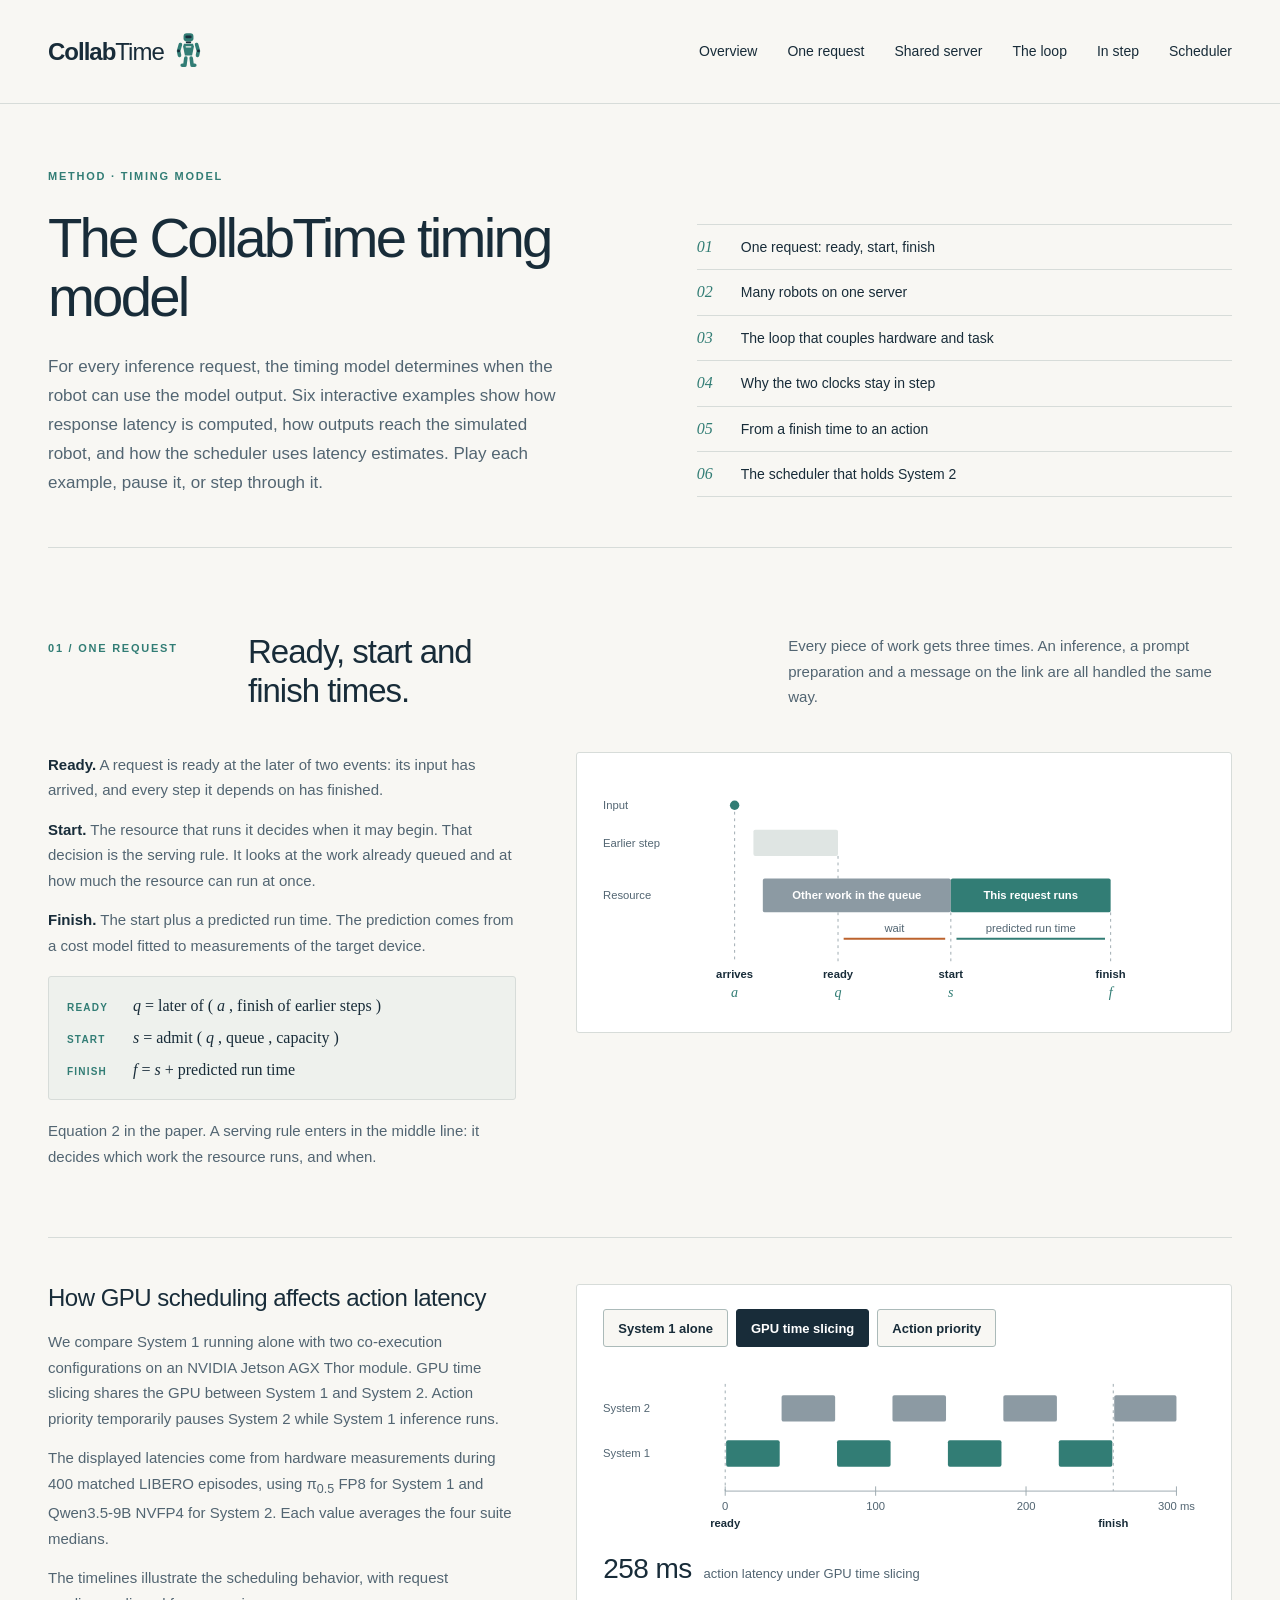
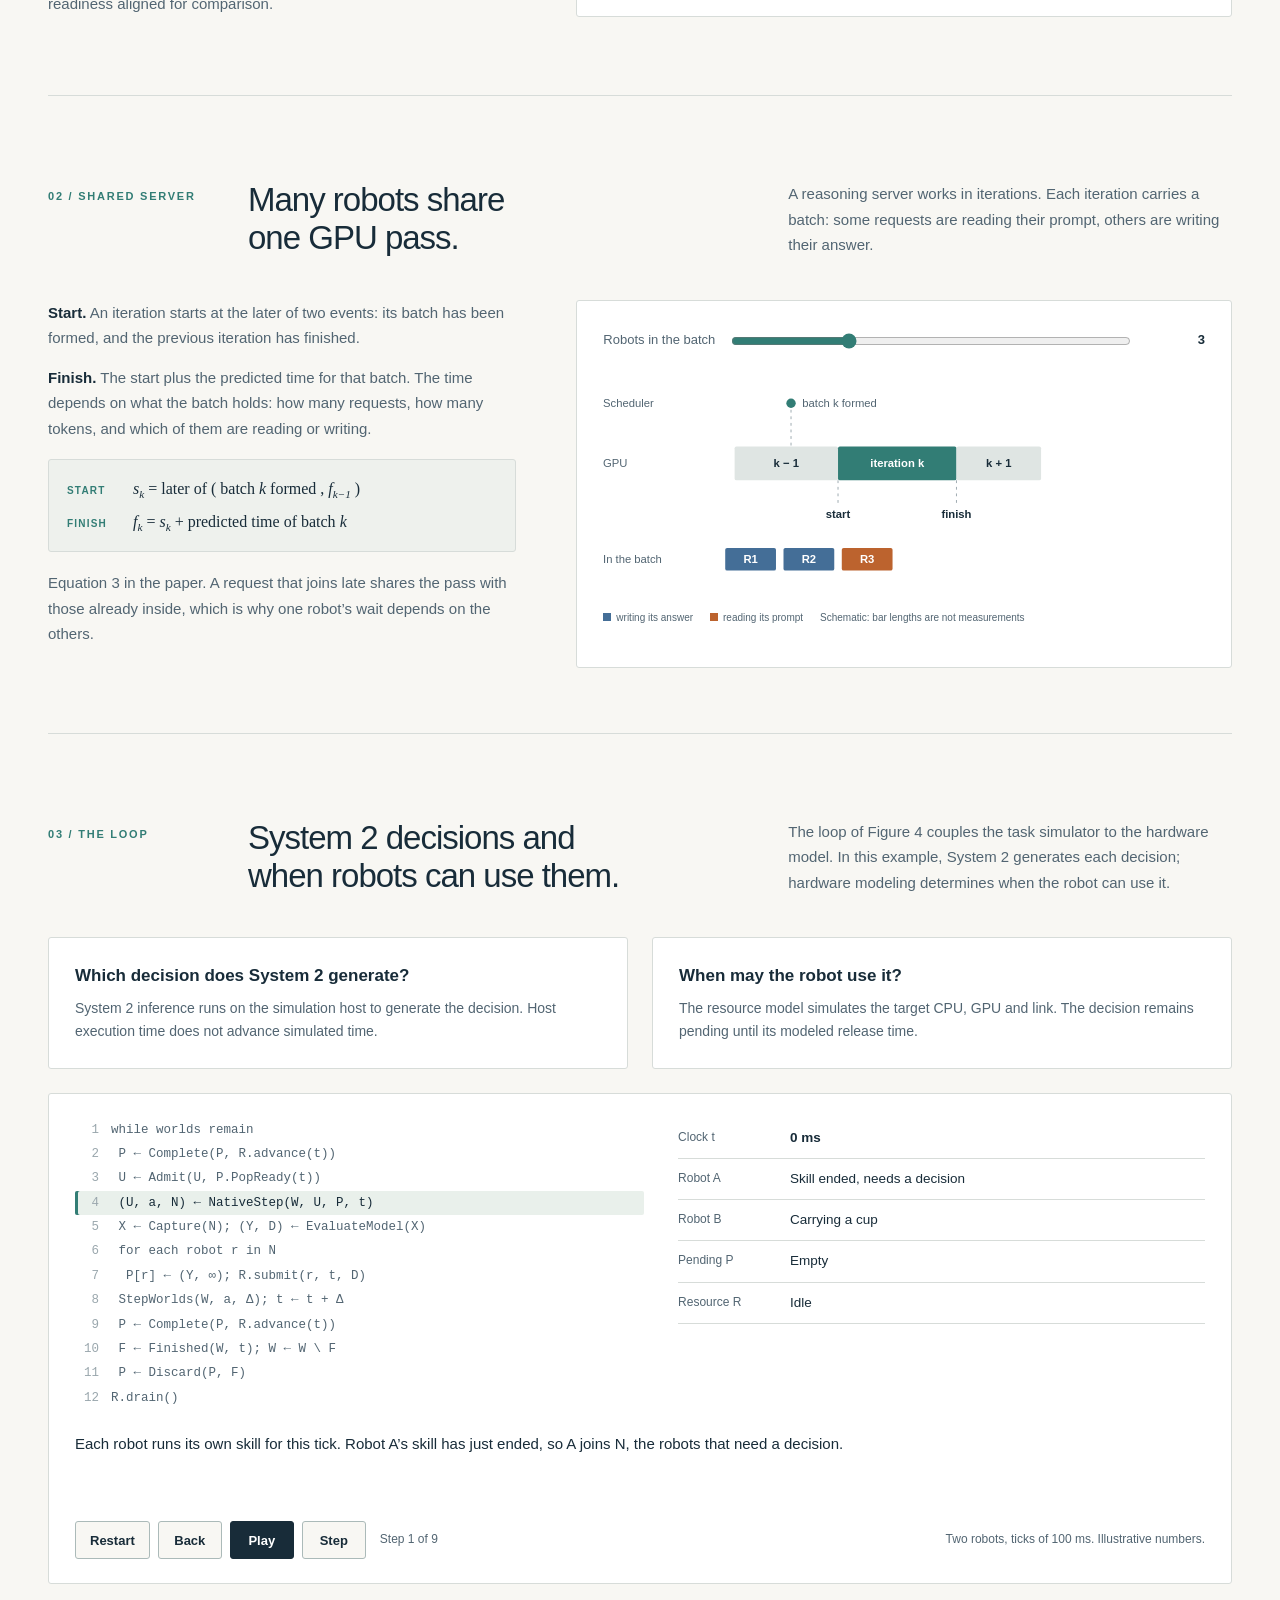
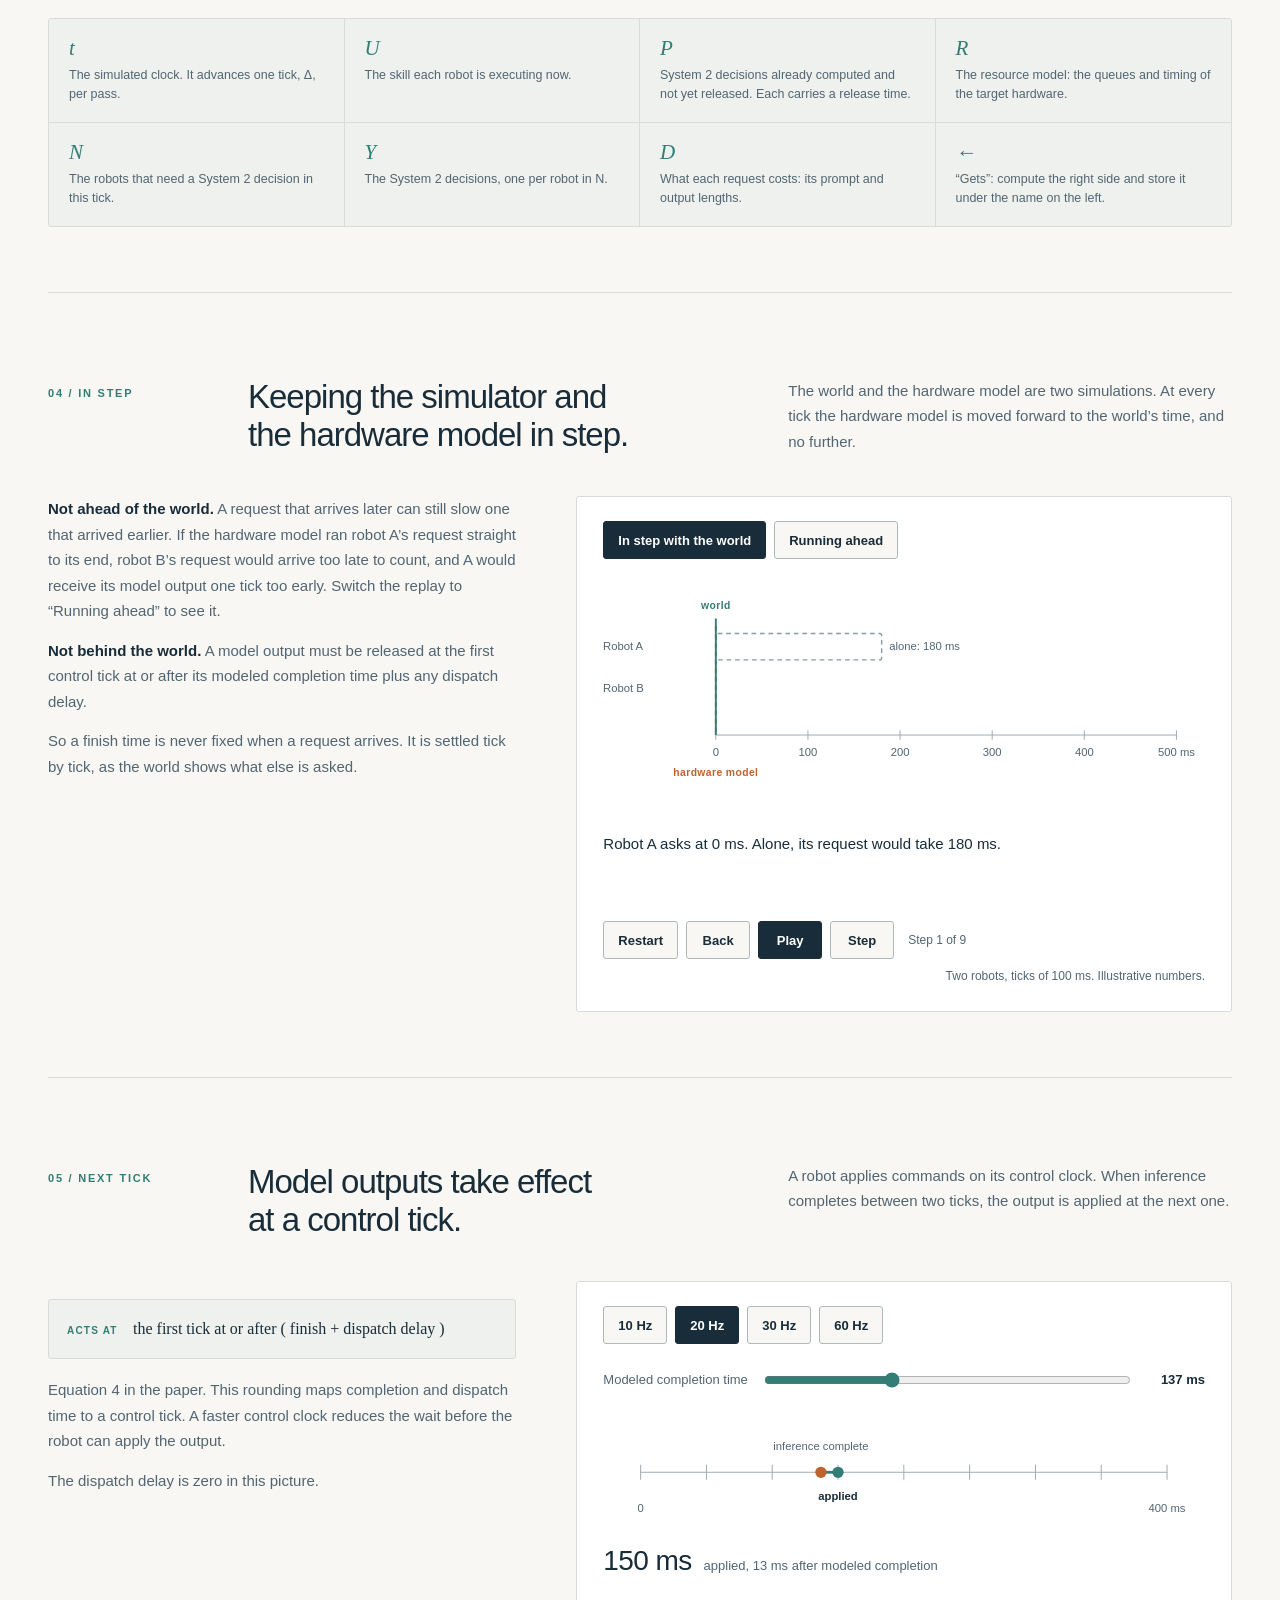
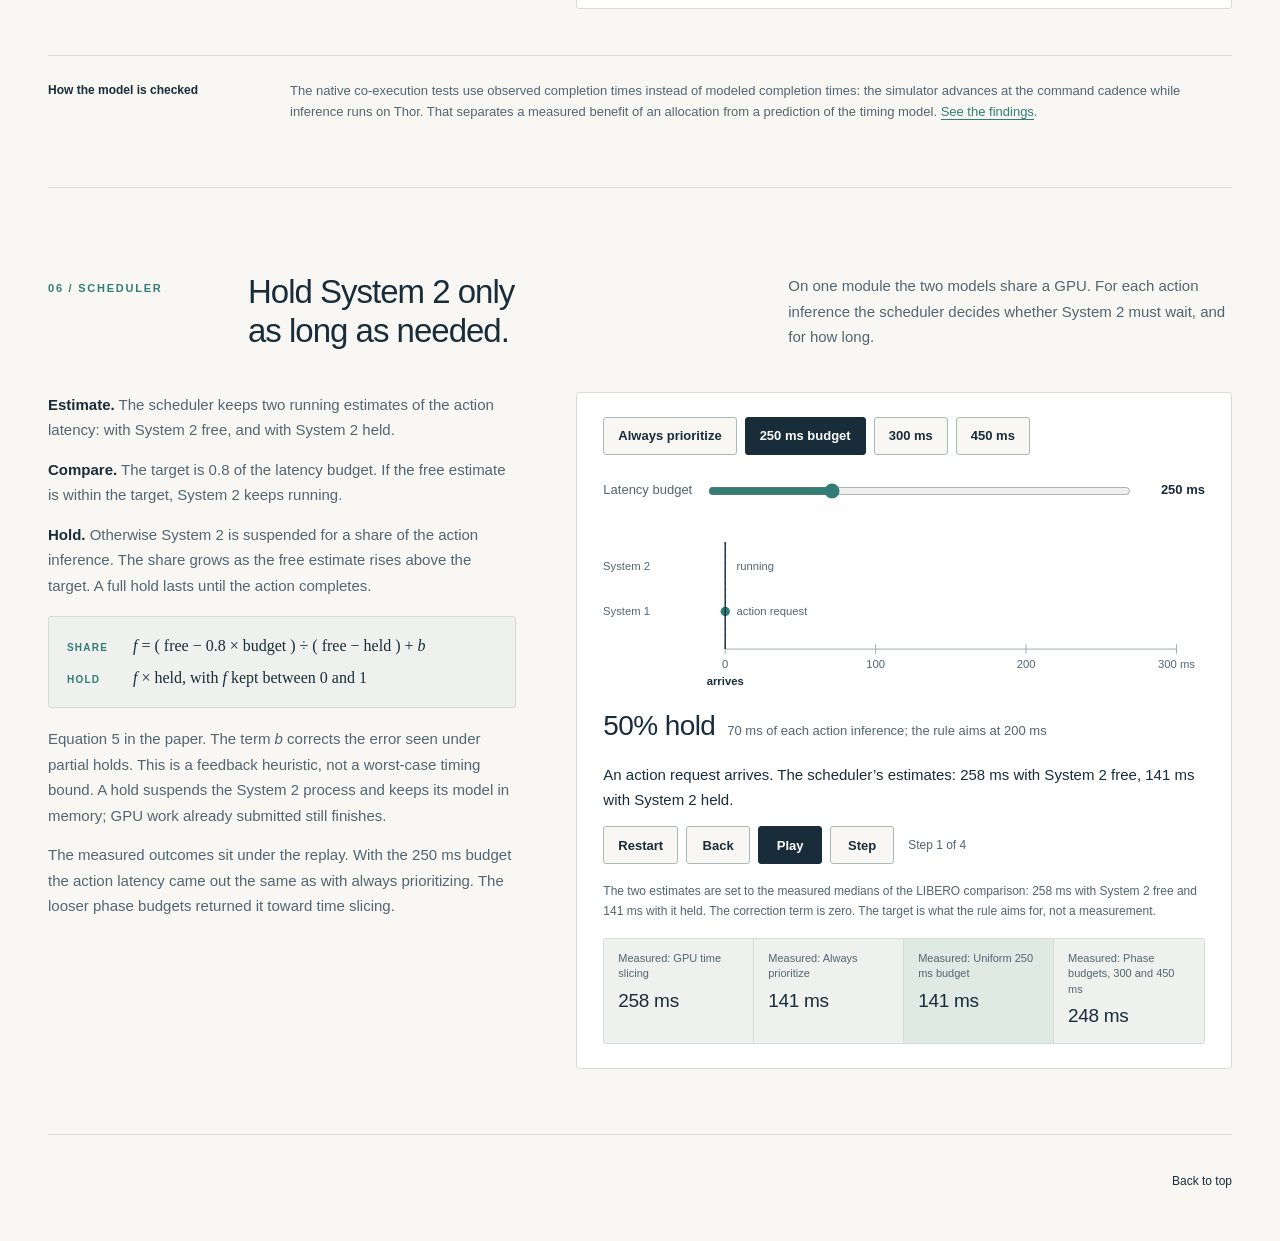
==== commit 4ef001fd: "Clarify measured action latency and System 1/System 2 configurations" ====
--- a/model.html
+++ b/model.html
@@ -51,10 +51,10 @@
   </div>
   <div class="explain second">
     <div class="prose">
-      <h3>The serving rule moves the finish.</h3>
-      <p>One Thor module runs the action policy, System 1, and the reasoning model, System 2. The request is ready at the same moment in all three cases. Only the rule for sharing the GPU changes.</p>
-      <p>These three latencies are measured on the board, not predicted. The scheduler comparison runs the real scheduler on the real module and does not rely on the timing model.</p>
-      <p class="note" id="rule-scope">Measured action latency in the LIBERO comparison on one Thor module. The slices are drawn schematically.</p>
+      <h3>How GPU scheduling affects action latency</h3>
+      <p>We compare System 1 running alone with two co-execution configurations on an NVIDIA Jetson AGX Thor module. GPU time slicing shares the GPU between System 1 and System 2. Action priority temporarily pauses System 2 while System 1 inference runs.</p>
+      <p>The displayed latencies come from hardware measurements during 400 matched LIBERO episodes, using π<sub>0.5</sub> FP8 for System 1 and Qwen3.5-9B NVFP4 for System 2. Each value averages the four suite medians.</p>
+      <p class="note" id="rule-scope">The timelines illustrate the scheduling behavior, with request readiness aligned for comparison.</p>
     </div>
     <div class="panel">
       <div class="seg" role="group" aria-label="Serving rule">
